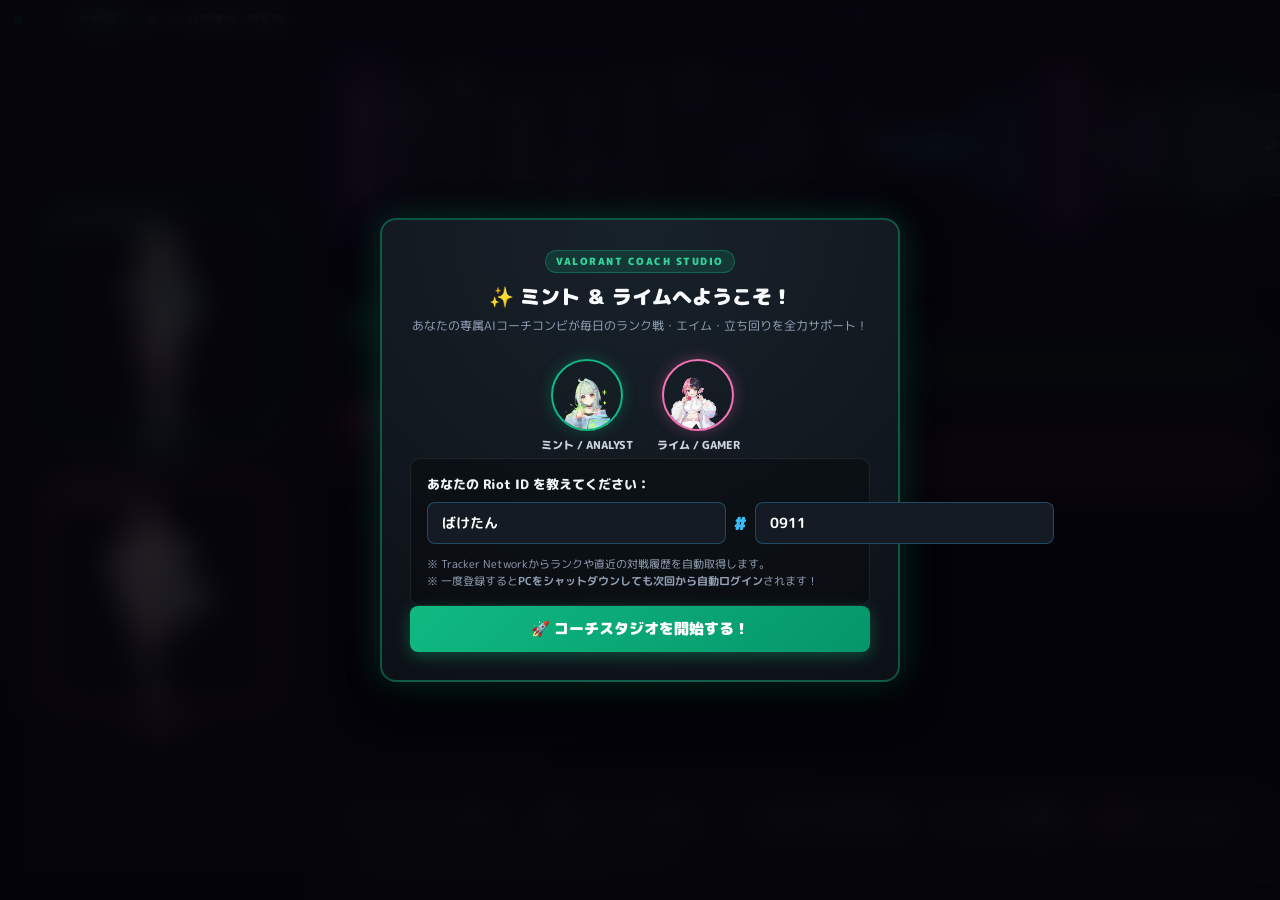
==== app/index.html @ ecef905e "Add files via upload" ====
<!DOCTYPE html>
<html lang="ja">
<head>
  <meta charset="UTF-8">
  <meta name="viewport" content="width=device-width, initial-scale=1.0">
  <title>Mint & Lime - VALORANT 専属コーチスタジオ</title>
  <link rel="icon" type="image/x-icon" href="app_icon.ico">
  <link rel="apple-touch-icon" href="apple-touch-icon.png">
  <link rel="manifest" href="manifest.json">
  <meta name="theme-color" content="#090d16">
  <meta name="apple-mobile-web-app-capable" content="yes">
  <meta name="apple-mobile-web-app-status-bar-style" content="black-translucent">
  <meta name="apple-mobile-web-app-title" content="Mint & Lime">
  <link rel="stylesheet" href="style.css">
  <link href="https://fonts.googleapis.com/css2?family=M+PLUS+Rounded+1c:wght@400;700;900&display=swap" rel="stylesheet">
</head>
<body>
  <div class="studio-layout">
    <!-- 背景エフェクト -->
    <div class="bg-glow purple-glow"></div>
    <div class="bg-glow pink-glow"></div>
    <div class="grid-overlay"></div>

    <!-- 左サイドバー：アバター表示エリア（スマホ時はドロワーまたはモーダル化） -->
    <aside id="sidebarAvatarPane" class="sidebar-avatar-pane">
      <div class="app-status-bar">
        <span class="live-dot" id="micLiveDot"></span>
        <div class="mic-equalizer" id="micEqualizer">
          <span class="eq-bar"></span>
          <span class="eq-bar"></span>
          <span class="eq-bar"></span>
          <span class="eq-bar"></span>
          <span class="eq-bar"></span>
        </div>
        <div class="transcript-badge-box">
          <span class="transcript-label">文字起こし:</span>
          <span class="status-msg" id="micStatusMsg">待機中 (声を聞いてるよ)</span>
        </div>
        <button id="mobileAvatarCloseBtn" class="mobile-avatar-close-btn" onclick="toggleMobileAvatarPane(false)" title="アバター画面を閉じる">✕</button>
      </div>

      <!-- カメラリグ：話者にズームイン/ズームアウト -->
      <div class="avatar-camera-container">
        <div id="cameraRig" class="camera-rig mode-dual">
          <!-- 上枠：ミント（ミントグリーン枠） -->
          <div id="aiCard" class="avatar-card card-ai">
            <!-- ミニ・フキダシ（左側限定のおしゃべり表示） -->
            <div id="bubbleMint" class="avatar-mini-bubble bubble-mint" style="display:none;"></div>
            <div class="frame-border frame-ai">
              <div class="frame-tag">ミント / ANALYST</div>
              <div class="avatar-wrapper">
                <img id="aiImg" class="avatar-img" src="assets/ai.png" alt="Mint">
              </div>
              <div class="speaker-indicator ai-indicator">
                <span class="wave-bar"></span>
                <span class="wave-bar"></span>
                <span class="wave-bar"></span>
              </div>
            </div>
            <div class="name-plate name-ai">ミント</div>
          </div>

          <!-- 下枠：ライム（ピンク枠） -->
          <div id="hinanoCard" class="avatar-card card-hinano">
            <!-- ミニ・フキダシ（左側限定のおしゃべり表示） -->
            <div id="bubbleLime" class="avatar-mini-bubble bubble-lime" style="display:none;"></div>
            <div class="frame-border frame-hinano">
              <div class="frame-tag">ライム / GAMER</div>
              <div class="avatar-wrapper">
                <img id="hinanoImg" class="avatar-img" src="assets/hinano.png" alt="Lime">
              </div>
              <div class="speaker-indicator hinano-indicator">
                <span class="wave-bar"></span>
                <span class="wave-bar"></span>
                <span class="wave-bar"></span>
              </div>
            </div>
            <div class="name-plate name-hinano">ライム</div>
          </div>
        </div>
      </div>
    </aside>

    <!-- 右メイン：チャットログ & 入力エリア -->
    <main class="main-chat-pane">
      <!-- ヘッダー情報 ＆ タブ切り替えバー -->
      <header class="chat-header">
        <div class="chat-title-group">
          <div class="tab-buttons">
            <button id="tabChatBtn" class="tab-btn active" onclick="switchTab('chat')">💬 チャット</button>
            <button id="tabAnalyticsBtn" class="tab-btn" onclick="switchTab('analytics')">📊 総合分析</button>
            <button id="tabMatchesBtn" class="tab-btn" onclick="switchTab('matches')">📋 試合一覧 (カード)</button>
            <button id="tabRoundsBtn" class="tab-btn" onclick="switchTab('rounds')">🎯 ラウンド解説 (TRN)</button>
            <button id="tabFolderBtn" class="tab-btn" onclick="switchTab('folder')">🎬 クリップ・動画診断</button>
            <button id="tabSkinsBtn" class="tab-btn" onclick="switchTab('skins')">🛒 デイリーストア・スキン図鑑</button>
            <button id="tabPartyToolsBtn" class="tab-btn" onclick="switchTab('partyTools')">🎲 パーティツール</button>
            <button id="tabGameDevBtn" class="tab-btn" onclick="switchTab('gamedev')">🕹️ ゲーム開発</button>
            <button id="tabSettingsBtn" class="tab-btn" onclick="switchTab('settings')">⚙️ 設定</button>
          </div>
          <span class="chat-sub-info">マスター: <span id="headerPlayerTag">未設定 (初期設定を行ってください)</span> 
            <span class="rank-badge-wrap" id="headerRankBadgeWrap">
              <img id="headerRankIcon" src="https://trackercdn.com/cdn/tracker.gg/valorant/icons/tiersv2/0.png" alt="Rank Icon" class="rank-icon-img" />
              <span class="rank-badge" id="headerRankBadge">UNRANKED</span>
            </span>
          </span>
        </div>
        <div class="header-actions">
          <button id="mobileConnectBtn" class="btn-mobile-connect" onclick="openMobileConnectModal()" title="スマホで開く（QRコード・同一Wi-Fi操作）">
            <span>📱</span> <span>スマホ連携</span>
          </button>
          <button id="mobileAvatarToggleBtn" class="btn-mobile-avatar-toggle" onclick="toggleMobileAvatarPane()" title="ミント＆ライムのアバターを表示/非表示">
            <span>👥</span> <span>アバター</span>
          </button>
          <button id="musicSearchBtn" class="btn-music-search" onclick="openMusicSearchModal()" title="今流れている曲を聴き取って特定したり、鼻歌・ハミングから曲を特定します！">
            <span>🎵</span> <span>曲を聴かせる / 鼻歌</span>
          </button>
          <button id="screenShareToggleBtn" class="btn-screen-share-toggle screen-share-off" onclick="toggleScreenShare()" title="ゲームや作業画面を2人に見せてリアルタイム応援・雑談（マイクラ、Apex、VALORANTなど何でもOK！）">
            <span id="screenShareIcon">🖥️</span> <span id="screenShareText">画面共有 OFF</span>
          </button>
          <button id="micToggleBtn" class="btn-mic-toggle mic-on" onclick="toggleSpeechRecognition()" title="マイク音声操作（呼び出し・音声チャット入力）のON/OFF">
            <span id="micIcon">🎙️</span> <span id="micText">マイク入力 ON</span>
          </button>
          <button id="voiceToggleBtn" class="btn-voice-toggle voice-on" onclick="toggleVoice()" title="キャラクターの音声読み上げ（声）のON/OFF">
            <span id="voiceIcon">🔊</span> <span id="voiceText">読み上げ ON</span>
          </button>
          <button class="btn-sync" onclick="syncMatches()" title="Trackerから最新戦績を更新">🔄 戦績同期</button>
        </div>
      </header>

      <!-- 1. チャットタブ -->
      <section id="paneChat" class="tab-pane active-pane">
        <div id="chatHistory" class="chat-history">
          <!-- 初期ウェルカムメッセージ (ミントとライムの気軽な挨拶) -->
          <div class="chat-msg coach-msg turn-ai">
            <div class="msg-header">
              <span class="speaker-pill speaker-ai">ミント (アナリスト)</span>
              <span class="msg-time">START</span>
            </div>
            <div class="msg-body">マスター、お疲れ様です！最新のスタッツもバッチリ分析していきますね！</div>
          </div>
          <div class="chat-msg coach-msg turn-hinano">
            <div class="msg-header">
              <span class="speaker-pill speaker-hinano">ライム (ゲーマー)</span>
              <span class="msg-time">START</span>
            </div>
            <div class="msg-body">ヤッホーマスター！調子はどう？今日もランクガンガン回そ〜！何でも聞いてね！</div>
          </div>
        </div>

        <!-- 下部入力 & クイックボタンエリア -->
        <footer class="chat-bottom-bar">
          <div class="quick-suggests">
            <button class="btn-chip" onclick="triggerTrackerOpenWithAnimation('hinano')" title="ライムを呼んでトラッカーを呼び出します">🎯 ライム、トラッカー開いて！</button>
            <button class="btn-chip" onclick="triggerTrackerOpenWithAnimation('ai')" title="ミントを呼んでトラッカーを呼び出します">📊 ミント、トラッカー開いて！</button>
            <button class="btn-chip" onclick="openMusicSearchModal()" title="いま流れている曲や鼻歌を特定・分析します">🎵 この曲なに？(音楽特定/鼻歌)</button>
            <button class="btn-chip" onclick="sendQuickMessage('1ラウンドから順番に解説して！')">▶️ 1ラウンドから解説開始</button>
            <button class="btn-chip" onclick="sendQuickMessage('次行っていいよ！')">⏭️ 次行っていいよ (次Rへ)</button>
          </div>
          <form id="chatForm" class="chat-input-form" onsubmit="handleChatSubmit(event)">
            <input type="text" id="userInput" placeholder="2人に質問・相談する（例: 前の試合どうだった？）" autocomplete="off" />
            <button type="submit" id="sendBtn" class="btn-send">
              <span>送信</span>
            </button>
          </form>
        </footer>
      </section>

      <!-- 2. 高度総合分析タブ (五角形レーダーチャート・マップ別勝率・エージェント戦績・攻守勝率) -->
      <section id="paneAnalytics" class="tab-pane">
        <div class="analytics-pane-container">
          <div class="analytics-pane-header">
            <div class="analytics-header-title">
              <h3>📊 プレイヤー総合カルテ ＆ 戦力レーダーチャート</h3>
              <p>直近の対戦データを多角的に集計！ミントとライムがあなたの強み・改善点を診断します。</p>
            </div>
            <button class="btn-refresh-matches" onclick="loadAnalyticsData(true)">🔄 分析データを更新</button>
          </div>

          <div class="analytics-grid">
            <!-- 1. 五角形レーダーチャート & カルテ診断 -->
            <div class="analytics-card radar-card">
              <div class="card-head">
                <h4>🎯 5大ステータス・レーダーカルテ</h4>
                <span class="card-badge-val" id="analyticsOverallWinrate">勝率: --%</span>
              </div>
              <div class="radar-chart-wrap">
                <canvas id="radarChartCanvas" width="340" height="300"></canvas>
              </div>
              <div class="radar-summary-stats">
                <div class="radar-stat-pill"><span class="pill-label">平均HS率</span><b id="statAvgHs">--%</b></div>
                <div class="radar-stat-pill"><span class="pill-label">平均ADR</span><b id="statAvgAdr">--</b></div>
                <div class="radar-stat-pill"><span class="pill-label">平均KD</span><b id="statAvgKd">--</b></div>
                <div class="radar-stat-pill"><span class="pill-label">集計試合数</span><b id="statTotalMatches">--戦</b></div>
              </div>
              <div class="coaches-evaluation-box" id="coachesEvaluationBox">
                <div class="eval-title">🌱 ミント ＆ ⚡ ライムのカルテ診断:</div>
                <p id="evalText">データを読み込み中...</p>
              </div>
            </div>

            <!-- 2. マップ別勝率ランキング -->
            <div class="analytics-card map-stats-card">
              <div class="card-head">
                <h4>🗺️ マップ別 勝率 ＆ パフォーマンス</h4>
                <span class="card-sub-info">得意・苦手マップの傾向</span>
              </div>
              <div class="map-stats-list" id="mapStatsList">
                <div class="matches-loading">マップ戦績を集計中...</div>
              </div>
            </div>

            <!-- 3. エージェント別戦績カード -->
            <div class="analytics-card agent-stats-card">
              <div class="card-head">
                <h4>⚔️ 使用エージェント別 成績一覧</h4>
                <span class="card-sub-info">ピック率・勝率・総キル</span>
              </div>
              <div class="agent-stats-list" id="agentStatsList">
                <div class="matches-loading">エージェント戦績を集計中...</div>
              </div>
            </div>
          </div>
        </div>
      </section>

      <!-- 3. 試合一覧カードタブ (ビジュアルスコアカード) -->
      <section id="paneMatches" class="tab-pane">
        <div class="matches-pane-container">
          <div class="matches-pane-header">
            <div class="matches-header-title">
              <h3>🏆 直近の対戦履歴 (K/D・スコアカード)</h3>
              <p>カードをクリックすると、その試合の分析やアドバイスをミントとライムに依頼できます！</p>
            </div>
            <button class="btn-refresh-matches" onclick="loadMatchCards(true)">🔄 一覧を更新</button>
          </div>
          <div class="matches-cards-grid" id="matchesCardsGrid">
            <!-- JSでリッチな試合カードを動的描画 -->
            <div class="matches-loading">試合データを読み込み中...</div>
          </div>
        </div>
      </section>

      <!-- 3. ラウンド解説タブ (TRN完全再現ビジュアルタイムライン！) -->
      <section id="paneRounds" class="tab-pane">
        <div class="rounds-pane-container">
          <!-- 試合切り替えセレクターバー -->
          <div class="rounds-match-selector-bar">
            <div class="match-select-info">
              <span class="selector-icon">🎮</span>
              <label for="roundsMatchSelect" class="selector-label">対象の試合:</label>
              <select id="roundsMatchSelect" class="rounds-match-dropdown" onchange="onRoundsMatchSelectChanged(this.value)">
                <option value="">最新の試合を読み込み中...</option>
              </select>
            </div>
            <div class="match-summary-tag" id="roundsMatchSummaryTag">
              <span id="roundsMapBadge" class="map-badge-tag">MAP</span>
              <span id="roundsAgentBadge" class="agent-badge-tag">AGENT</span>
            </div>
          </div>

          <!-- ラウンド選択ナビゲーションバー (TRNスタイル) -->
          <div class="rounds-nav-bar">
            <button class="btn-nav-round" onclick="navigateRound(-1)">◀ 前へ</button>
            <div class="rounds-pills-scroll" id="roundsPillsList">
              <!-- JSで全ラウンドの勝敗バー（緑/赤）を動的生成 -->
            </div>
            <button class="btn-nav-round" onclick="navigateRound(1)">次へ ▶</button>
          </div>

          <!-- 選択中ラウンドのヘッダー情報 ＆ 部位別ヒット内訳 -->
          <div class="current-round-header" id="currentRoundHeader">
            <div class="round-title-group">
              <span class="round-title-label" id="roundTitleLabel">ROUND 1</span>
              <span class="round-status-badge" id="roundStatusBadge">
                <span id="roundStatusEn">VICTORY / ELIMINATION</span>
                <span class="ruby-sub" id="roundStatusJp">勝利 (敵全滅)</span>
              </span>
            </div>
            <!-- ヒット合計バッジ (自分が相手に与えたダメージ / 自分が相手から受けたダメージ) -->
            <div class="round-hits-summary" id="roundHitsSummary">
              <!-- 与えたダメージ (DEALT) -->
              <div class="hits-group hits-dealt">
                <span class="hits-group-title">🎯 自分が与えたダメージ:</span>
                <span class="hit-chip hit-head">頭: <b id="hitHeadVal">0</b></span>
                <span class="hit-chip hit-body">胴: <b id="hitBodyVal">0</b></span>
                <span class="hit-chip hit-leg">脚: <b id="hitLegVal">0</b></span>
                <span class="hit-chip hit-dmg">計 <b id="hitDmgVal">0</b> DMG</span>
              </div>
              <!-- 受けたダメージ・被弾 (RECEIVED) -->
              <div class="hits-group hits-received">
                <span class="hits-group-title">💥 自分が食らったダメージ:</span>
                <span class="hit-chip hit-recv-head">頭被弾: <b id="hitRecvHeadVal">0</b></span>
                <span class="hit-chip hit-recv-body">胴被弾: <b id="hitRecvBodyVal">0</b></span>
                <span class="hit-chip hit-recv-dmg">被ダメ <b id="hitRecvDmgVal">0</b> DMG</span>
              </div>
            </div>
            <button class="btn-coach-this-round" onclick="askCoachCurrentRound()">🎙️ 2人にこのラウンドを解説してもらう！</button>
          </div>

          <!-- 交戦デュエル内訳（誰に何発当てたか＆誰から何発食らったか一目でわかるカード一覧！） -->
          <div class="round-duels-wrapper" id="roundDuelsWrapper" style="display:none;">
            <div class="duels-title">🎯 あなたの交戦・ダメージ詳細 <span class="duels-sub">(誰に何発当てて、誰から何発食らったか)</span>:</div>
            <div class="duels-cards-list" id="roundDuelsList"></div>
          </div>

          <!-- TRN風 キルタイムラインカード一覧 -->
          <div class="round-events-container" id="roundEventsContainer">
            <!-- JSで緑/赤のキルカードを生成 -->
          </div>

          <!-- 👥 試合参加者スコアボード (全10人・味方/敵のK/D/A・非公開プレイヤーも安全表示) -->
          <div class="match-scoreboard-wrapper" id="matchScoreboardWrapper" style="display:none;">
            <div class="scoreboard-header-title">
              <span class="sb-title">👥 この試合の全プレイヤー成績（味方 ＆ 敵チーム）</span>
              <span class="sb-sub">※ 非公開設定のプレイヤーも安全にエージェント名で表示されます</span>
            </div>
            
            <!-- 味方チーム (Friendly) -->
            <div class="sb-team-block team-friendly-block">
              <div class="sb-team-tagline friendly-tagline">
                <span class="sb-tag-badge">FRIENDLY</span> 味方チーム
              </div>
              <div class="sb-table-wrap">
                <table class="sb-table">
                  <thead>
                    <tr>
                      <th>プレイヤー</th>
                      <th>ランク</th>
                      <th>エージェント</th>
                      <th>K</th>
                      <th>D</th>
                      <th>A</th>
                      <th>K/D</th>
                      <th>ADR</th>
                      <th>HS%</th>
                    </tr>
                  </thead>
                  <tbody id="friendlyScoreboardBody"></tbody>
                </table>
              </div>
            </div>

            <!-- 敵チーム (Enemy) -->
            <div class="sb-team-block team-enemy-block">
              <div class="sb-team-tagline enemy-tagline">
                <span class="sb-tag-badge">ENEMY</span> 敵チーム
              </div>
              <div class="sb-table-wrap">
                <table class="sb-table">
                  <thead>
                    <tr>
                      <th>プレイヤー</th>
                      <th>ランク</th>
                      <th>エージェント</th>
                      <th>K</th>
                      <th>D</th>
                      <th>A</th>
                      <th>K/D</th>
                      <th>ADR</th>
                      <th>HS%</th>
                    </tr>
                  </thead>
                  <tbody id="enemyScoreboardBody"></tbody>
                </table>
              </div>
            </div>
          </div>
        </div>
      </section>

      <!-- 4. クリップ・動画診断タブ (動画・画像・エイム・立ち回りAI診断！) -->
      <section id="paneFolder" class="tab-pane">
        <div class="folder-pane-container">
          <div class="drop-zone" id="dropZone" onclick="triggerFileInput()">
            <div class="drop-icon">🎬</div>
            <h3>動画クリップやスクリーンショットをドラッグ＆ドロップ</h3>
            <p>練習場のエイム練習や試合のクリップ（MP4 / WebM / PNG / JPG）を読み込ませて、エイムのブレや立ち回りを診断できます</p>
            <div class="drop-guideline-pills">
              <span class="guide-pill">⏱️ 推奨: 15秒〜60秒の短尺クリップ</span>
              <span class="guide-pill">📦 最大: 100MB</span>
              <span class="guide-pill">🛡️ PC保存なし（安全解析）</span>
            </div>
            <button class="btn-select-file" type="button">クリップ・動画を選択</button>
            <input type="file" id="fileInput" accept="video/mp4,video/webm,video/quicktime,image/png,image/jpeg,text/*" style="display:none" onchange="handleFileSelected(event)" />
          </div>

          <!-- プレビュー＆診断アクションエリア -->
          <div id="loadedFileInfo" class="loaded-file-info" style="display:none;">
            <div class="media-preview-header">
              <h4>🎬 読み込みクリップ: <span id="fileNameDisplay"></span></h4>
              <span id="fileTypeBadge" class="file-type-badge">VIDEO</span>
            </div>

            <!-- 動画プレイヤーまたは画像プレビュー -->
            <div class="media-display-box" id="mediaDisplayBox">
              <video id="videoPreview" class="media-video" controls style="display:none;"></video>
              <img id="imagePreview" class="media-image" style="display:none;" />
              <pre id="fileContentPreview" class="file-preview-box" style="display:none;"></pre>
            </div>

            <!-- コーチング診断ボタン -->
            <div class="clip-actions-group">
              <button class="btn-clip-action btn-aim-action" onclick="diagnoseClip('aim')">
                🎯 <b>エイム・感度診断</b>
                <span>（クロスヘアのブレ・行き過ぎ・感度上げ下げアドバイス）</span>
              </button>
              <button class="btn-clip-action btn-pos-action" onclick="diagnoseClip('positioning')">
                ♟️ <b>立ち回り・射線管理診断</b>
                <span>（ポジショニング・ピークの仕方・スキルのタイミング）</span>
              </button>
              <button class="btn-clip-action btn-custom-action" onclick="diagnoseClip('general')">
                💡 <b>総合アドバイス＆反省会</b>
                <span>（良かった点・改善すべき重要ポイント）</span>
              </button>
            </div>

            <div id="clipAnalyzingStatus" class="clip-analyzing-status" style="display:none;">
              <span class="spin-icon">⏳</span> 2人がクリップ映像をフレーム解析中...少々お待ちください！
            </div>
          </div>
        </div>
      </section>

      <!-- 3. 設定タブ -->
      <section id="paneSettings" class="tab-pane">
        <div class="settings-container">
          <div class="settings-card">
            <h3>🎙️ 入力 ＆ 出力デバイス設定 (マイク / イヤホン)</h3>
            <p style="font-size:12px; color:#94a3b8; margin-top:-8px; margin-bottom:12px;">
              使用するイヤホンマイクやスピーカーを自由に切り替えられます。
            </p>
            <div class="setting-item">
              <label>🎙️ 入力デバイス (マイク)</label>
              <select id="settingAudioInput" style="max-width:280px;" onchange="onAudioDeviceChanged()">
                <option value="default">既定のマイク (Default)</option>
              </select>
            </div>
            
            <!-- 🎤 独立マイクテストメーター（マイクが音を拾っているか常時確認） -->
            <div class="mic-test-panel" style="background:rgba(16,185,129,0.06); border:1px solid rgba(16,185,129,0.25); border-radius:8px; padding:12px; margin:10px 0;">
              <div style="display:flex; justify-content:space-between; align-items:center; margin-bottom:8px;">
                <div style="font-weight:700; color:#34d399; font-size:13px; display:flex; align-items:center; gap:6px;">
                  <span>🎤 マイクテスト (入力音量レベル)</span>
                  <span id="micTestActiveBadge" style="font-size:10px; padding:2px 6px; border-radius:10px; background:rgba(52,211,153,0.2); color:#6ee7b7;">監視中</span>
                </div>
                <span id="micTestLevelNum" style="font-size:12px; color:#34d399; font-weight:700; font-family:monospace;">0%</span>
              </div>
              <!-- リアルタイム音量バー -->
              <div style="background:rgba(0,0,0,0.4); border-radius:6px; height:14px; width:100%; overflow:hidden; border:1px solid rgba(255,255,255,0.1); position:relative;">
                <div id="micTestMeterBar" style="height:100%; width:0%; background:linear-gradient(90deg, #10b981 0%, #eab308 70%, #ef4444 100%); transition:width 0.05s ease; border-radius:4px;"></div>
              </div>
              <div style="display:flex; justify-content:space-between; align-items:center; margin-top:6px;">
                <span style="font-size:11px; color:#94a3b8;">※マイクに向かって声を出して緑色のバーが動けば正常に拾えています。</span>
                <span id="micTestVoiceLabel" style="font-size:11px; color:#a7f3d0; font-weight:600;"></span>
              </div>
            </div>

            <div class="setting-item">
              <div>
                <label>🎙️ 音声チャット入力（マイクで会話）</label>
                <div style="font-size:11px; color:#94a3b8;">※OFFでも「ミント（ライム）、トラッカー開いて！」の呼び出しは常時声で可能です。</div>
              </div>
              <input type="checkbox" id="settingMicEnabled" onchange="updateMicSetting()" />
            </div>

            <!-- 会話送信の待機時間スライダー（1.5〜10.0秒） -->
            <div class="setting-item" style="margin-top:10px;">
              <div>
                <label>⏱️ 話し終わりの待機時間 (ポーズ判定)</label>
                <div style="font-size:11px; color:#94a3b8;">少し間が空いても会話が途中で勝手に送信されないよう余裕を持たせます。</div>
              </div>
              <div style="display:flex; align-items:center; gap:10px;">
                <input type="range" id="settingDebounceSec" min="1.5" max="10.0" step="0.5" value="3.0" oninput="onDebounceSliderChanged(this.value)" />
                <span id="labelDebounceSec" style="font-size:13px; color:#38bdf8; font-weight:700; min-width:48px;">3.0秒</span>
              </div>
            </div>

            <div class="setting-item" style="margin-top:8px;">
              <label>🔊 出力デバイス (イヤホン / スピーカー)</label>
              <select id="settingAudioOutput" style="max-width:280px;" onchange="onAudioDeviceChanged()">
                <option value="default">既定のスピーカー (Default)</option>
              </select>
            </div>
            <div style="display:flex; justify-content:flex-end; margin-top:8px;">
              <button class="btn-chip" onclick="refreshAudioDevices()" style="font-size:11px; padding:4px 10px;">
                🔄 デバイス一覧を再読込
              </button>
            </div>
          </div>

          <div class="settings-card">
            <h3>🔊 音声・読み上げ設定</h3>
            <div class="setting-item">
              <label>音声読み上げ</label>
              <input type="checkbox" id="settingVoiceEnabled" checked onchange="updateVoiceSetting()" />
            </div>
            <div class="setting-item">
              <label>全体の音量</label>
              <input type="range" id="settingVolume" min="0" max="1" step="0.05" value="0.9" onchange="saveSettings()" />
            </div>

            <!-- ミントの話速設定 -->
            <div style="background:rgba(20,184,166,0.08); border:1px solid rgba(20,184,166,0.3); border-radius:8px; padding:12px; margin-top:12px;">
              <div style="font-weight:700; color:#2dd4bf; margin-bottom:4px;">
                <span>🌱 ミント (アナリスト)</span>
              </div>
              <div class="setting-item" style="margin-top:6px;">
                <label>話すスピード (テンポ)</label>
                <div style="display:flex; align-items:center; gap:10px;">
                  <input type="range" id="settingAiSpeed" min="0.8" max="1.6" step="0.05" value="1.05" oninput="saveSettings()" />
                  <span id="labelAiSpeed" style="font-size:12px; color:#2dd4bf; font-weight:700; min-width:42px;">1.05x</span>
                </div>
              </div>
            </div>

            <!-- ライムの話速設定 -->
            <div style="background:rgba(244,63,94,0.08); border:1px solid rgba(244,63,94,0.3); border-radius:8px; padding:12px; margin-top:12px;">
              <div style="font-weight:700; color:#fb7185; margin-bottom:4px;">
                <span>⚡ ライム (ゲーマー)</span>
              </div>
              <div class="setting-item" style="margin-top:6px;">
                <label>話すスピード (テンポ)</label>
                <div style="display:flex; align-items:center; gap:10px;">
                  <input type="range" id="settingHinanoSpeed" min="0.8" max="1.6" step="0.05" value="1.15" oninput="saveSettings()" />
                  <span id="labelHinanoSpeed" style="font-size:12px; color:#fb7185; font-weight:700; min-width:42px;">1.15x</span>
                </div>
              </div>
            </div>

            <!-- COEIROINK 音声エンジン稼働ステータス & ワンクリック起動 -->
            <div id="coeiroinkStatusBox" style="margin-top:14px; padding:10px 12px; background:rgba(0,0,0,0.3); border:1px solid rgba(255,255,255,0.1); border-radius:8px; display:flex; align-items:center; justify-content:space-between; flex-wrap:wrap; gap:8px;">
              <div style="display:flex; align-items:center; gap:8px;">
                <span id="coeiroinkStatusDot" style="display:inline-block; width:10px; height:10px; border-radius:50%; background:#94a3b8;"></span>
                <span id="coeiroinkStatusText" style="font-size:12px; color:#cbd5e1; font-weight:600;">音声エンジンを確認中...</span>
              </div>
              <button id="btnLaunchCoeiroink" onclick="requestLaunchCoeiroink()" style="display:none; font-size:11px; padding:5px 12px; background:linear-gradient(135deg, #10b981, #059669); border:none; border-radius:6px; color:#fff; font-weight:700; cursor:pointer;">
                🚀 音声エンジンを起動
              </button>
            </div>

            <div style="display:flex; justify-content:space-between; align-items:center; margin-top:12px; flex-wrap:wrap; gap:8px;">
              <span id="voiceSaveStatus" style="font-size:11px; color:#4ade80;"></span>
              <div style="display:flex; gap:8px;">
                <button class="btn-chip" onclick="testSingleVoice('ai')" style="font-size:11px; padding:5px 12px; background:rgba(20,184,166,0.2); border:1px solid rgba(20,184,166,0.5); color:#2dd4bf;">
                  🌱 ミントを試聴
                </button>
                <button class="btn-chip" onclick="testSingleVoice('hinano')" style="font-size:11px; padding:5px 12px; background:rgba(244,63,94,0.2); border:1px solid rgba(244,63,94,0.5); color:#fb7185;">
                  ⚡ ライムを試聴
                </button>
              </div>
            </div>
          </div>

          <div class="settings-card">
            <h3>🎥 カメラ演出設定 (プランB)</h3>
            <div class="setting-item">
              <label>話者へのズームイン・ズームアウト演出</label>
              <input type="checkbox" id="settingCameraZoom" checked onchange="saveSettings()" />
            </div>
            <div class="setting-item">
              <label>まばたき（パチパチ瞬き）</label>
              <input type="checkbox" id="settingBlinking" checked onchange="toggleBlinkingSetting()" />
            </div>
          </div>

          <div class="settings-card">
            <h3>🎮 VALORANT プレイヤー設定（他の人に交代・共有可能！）</h3>
            <p style="font-size:12px; color:#94a3b8; margin-top:-8px; margin-bottom:8px;">
              自分やお友達の「ゲーム内名前」と「タグ（#以降の数字や英字）」を入力すると、自動でその人のTracker戦績・試合カード・ラウンドデータを取得します！
            </p>
            <div class="setting-item">
              <label>プレイヤー名 (Riot ID)</label>
              <input type="text" id="settingPlayerName" value="" placeholder="例: ばけたん, TenZ" style="width:200px; padding:6px 10px; background:#141224; border:1px solid rgba(168,85,247,0.4); color:#fff; border-radius:6px;" />
            </div>
            <div class="setting-item">
              <label>タグライン (#の後の文字列)</label>
              <div style="display:flex; align-items:center; gap:4px;">
                <span style="color:#a855f7; font-weight:800;">#</span>
                <input type="text" id="settingPlayerTag" value="" placeholder="例: 0911, JP1" style="width:180px; padding:6px 10px; background:#141224; border:1px solid rgba(168,85,247,0.4); color:#fff; border-radius:6px;" />
              </div>
            </div>
            <div class="setting-item">
              <label>現在のランクバッジ表示</label>
              <input type="text" id="settingRankBadge" value="UNRANKED" placeholder="例: PLATINUM 1, DIAMOND 2" style="width:200px; padding:6px 10px; background:#141224; border:1px solid rgba(168,85,247,0.4); color:#fff; border-radius:6px;" />
            </div>
            <div style="display:flex; justify-content:space-between; align-items:center; margin-top:8px;">
              <button class="btn-chip" onclick="openTutorialManually()" style="font-size:11px; padding:4px 10px;">
                🔰 初回チュートリアルを開く
              </button>
              <button class="btn-save-settings" onclick="savePlayerSettings()">💾 プレイヤー設定を保存＆戦績更新</button>
            </div>
          </div>

          <div class="settings-card">
            <h3>🤖 AIモデル ＆ Gemini API Key 設定</h3>
            <p style="font-size:12px; color:#94a3b8; margin-top:-8px; margin-bottom:8px;">
              Google AI Studioの無料Gemini APIキーを自動保持・変更できます。
            </p>
            <div class="setting-item">
              <label>使用モデル</label>
              <select id="settingModel" onchange="saveApiSettings()">
                <option value="gemini-flash-lite-latest" selected>Gemini Flash Lite (爆速・低遅延・推奨)</option>
                <option value="gemini-flash-latest">Gemini Flash (標準)</option>
              </select>

            </div>
            <div class="setting-item">
              <label>Gemini API Key</label>
              <input type="password" id="settingApiKey" value="" placeholder="AIzaSy... または AQ..." style="width:240px; padding:6px 10px; background:#141224; border:1px solid rgba(168,85,247,0.4); color:#fff; border-radius:6px;" />
            </div>
            <div style="display:flex; justify-content:space-between; align-items:center; margin-top:8px;">
              <span id="saveStatusNotice" style="font-size:12px; color:#4ade80;"></span>
              <button class="btn-save-settings" onclick="saveApiSettings()">💾 API設定を保存</button>
            </div>
          </div>

          <div class="settings-card">
            <h3>💻 PC起動・システム常駐設定</h3>
            <p style="font-size:12px; color:#94a3b8; margin-top:-8px; margin-bottom:8px;">
              パソコン起動時やウィンドウを閉じたときの待機動作を設定できます。
            </p>
            <div class="setting-item">
              <label>PC起動時に自動で立ち上げる</label>
              <input type="checkbox" id="settingAutoStart" onchange="toggleAutoStartSetting()" />
            </div>
            <span id="autoStartNotice" style="font-size:11px; color:#94a3b8; display:block; margin-top:4px;">
              ※ ONにするとWindowsログイン時にバックグラウンドで自動待機します。
            </span>

            <div style="margin-top:16px; padding-top:12px; border-top:1px solid rgba(255,255,255,0.08);">
              <div style="font-size:12px; color:#e2e8f0; font-weight:600; margin-bottom:4px;">💡 ウィンドウを閉じたときの動作</div>
              <p style="font-size:11px; color:#94a3b8; line-height:1.5; margin:0 0 10px 0;">
                右上の「×」ボタンを押してもアプリは裏で待機（タスクトレイ常駐）し、いつでも<b>「ライム（ミント）、トラッカー開いて！」</b>と呼ぶとひょこっと飛び出して再表示されます。<br>
                完全にアプリを終了したいときは、下のボタンまたはタスクトレイのアイコンから終了できます。
              </p>
              <div style="display:flex; justify-content:flex-end;">
                <button onclick="completelyExitApp()" style="background:rgba(239,68,68,0.15); border:1px solid rgba(239,68,68,0.4); color:#f87171; padding:6px 14px; border-radius:6px; font-size:12px; cursor:pointer; font-weight:600;">
                  🚪 アプリを完全に終了する
                </button>
              </div>
            </div>
          </div>

          <!-- 📱 スマホ・別端末からの接続 (ローカルWi-Fi接続) -->
          <div class="settings-card" id="mobileConnectCard">
            <h3>📱 スマホ連携（同一Wi-Fiからスマホで操作）</h3>
            <p style="font-size:12px; color:#94a3b8; margin-top:-8px; margin-bottom:12px;">
              スマホやタブレットのカメラでQRコードを読み取るか、ブラウザでアドレスを開くだけで、スマホからチャット・ストア確認・戦績チェックができます！
            </p>
            <div style="display:flex; align-items:center; gap:20px; flex-wrap:wrap; background:rgba(0,0,0,0.3); padding:16px; border-radius:10px; border:1px solid rgba(56,189,248,0.2);">
              <div id="mobileQrContainer" style="background:#fff; padding:8px; border-radius:8px; display:inline-flex; align-items:center; justify-content:center; min-width:136px; min-height:136px;">
                <img id="mobileQrImg" src="" alt="Mobile QR Code" style="width:120px; height:120px; display:block;" />
              </div>
              <div style="flex:1; min-width:200px;">
                <div style="font-size:11px; color:#94a3b8; font-weight:700; margin-bottom:4px;">スマホで開くアドレス：</div>
                <div style="display:flex; align-items:center; gap:8px; margin-bottom:10px;">
                  <input type="text" id="mobileUrlInput" readonly value="http://..." style="width:100%; max-width:260px; padding:7px 10px; background:#0f172a; border:1px solid rgba(56,189,248,0.4); color:#38bdf8; border-radius:6px; font-weight:700; font-size:13px;" />
                  <button class="btn-chip" onclick="copyMobileUrl()" style="font-size:12px; padding:6px 12px; background:rgba(56,189,248,0.2); border:1px solid rgba(56,189,248,0.5); color:#38bdf8; white-space:nowrap;">
                    📋 コピー
                  </button>
                </div>
                <div style="font-size:11px; color:#cbd5e1; line-height:1.5;">
                  💡 <b>使い方:</b><br>
                  1. PCとスマホを<b>同じWi-Fi</b>（ルーター）に接続します。<br>
                  2. スマホのカメラで左のQRコードを読み取るか、Safari / Chromeでアドレスを開きます。<br>
                  3. スマホ画面からデイリーストアのチェックや、ミント＆ライムとのチャットができます！
                </div>
              </div>
            </div>
          </div>

          <div class="settings-card">
            <h3>🚀 アプリのバージョンと更新 (完全自動アップデート)</h3>
            <p style="font-size:12px; color:#94a3b8; margin-top:-8px; margin-bottom:12px;">
              現在のバージョン: <b id="currentAppVersionDisplay" style="color:#38bdf8;">v1.3.6.9</b><br>
              新バージョンが公開されている場合、ボタン1つで自動ダウンロード＆再起動置換されます。
            </p>
            <div style="display:flex; align-items:center; justify-content:space-between; flex-wrap:wrap; gap:10px;">
              <div id="updateStatusText" style="font-size:12px; color:#cbd5e1;">最新の状態です</div>
              <button id="btnCheckUpdate" onclick="checkForUpdates(true)" style="background:rgba(56,189,248,0.2); border:1px solid rgba(56,189,248,0.5); color:#38bdf8; padding:8px 16px; border-radius:6px; font-size:12px; cursor:pointer; font-weight:600; display:flex; align-items:center; gap:6px;">
                🔄 アップデートを確認
              </button>
            </div>
            <div id="updateActionArea" style="display:none; margin-top:14px; padding:14px; background:rgba(34,197,94,0.1); border:1px solid rgba(34,197,94,0.3); border-radius:10px;">
              <div style="font-size:14px; font-weight:700; color:#4ade80; margin-bottom:4px;" id="updateFoundTitle">🎉 新しいバージョンが見つかりました！</div>
              <p style="font-size:12px; color:#cbd5e1; margin:0 0 12px 0;" id="updateFoundNotes"></p>

              <!-- アップデート開始ボタン -->
              <div id="updateBtnRow">
                <button id="btnApplyUpdate" onclick="triggerAutoUpdate()" style="background:linear-gradient(135deg, #22c55e, #10b981); border:none; color:#0f172a; padding:9px 20px; border-radius:8px; font-size:13px; font-weight:800; cursor:pointer; box-shadow:0 4px 14px rgba(34,197,94,0.35); transition:transform 0.15s;">
                  ⚡ 今すぐ自動アップデートして再起動
                </button>
              </div>

              <!-- アップデート進捗ゲージ ＆ 実況カード -->
              <div id="updateProgressCard" style="display:none; margin-top:10px; padding:12px; background:#0f1424; border:1px solid rgba(56,189,248,0.3); border-radius:8px;">
                <div style="display:flex; justify-content:space-between; align-items:center; margin-bottom:6px;">
                  <span id="updateProgressStepLabel" style="font-size:12px; font-weight:700; color:#38bdf8;">📥 ダウンロード中...</span>
                  <span id="updateProgressPercent" style="font-size:14px; font-weight:800; color:#4ade80;">0%</span>
                </div>

                <!-- プログレスバー（ゲージ） -->
                <div class="update-progress-track">
                  <div id="updateProgressBar" class="update-progress-fill" style="width: 0%;"></div>
                </div>

                <!-- 詳細数値（DL容量・速度） -->
                <div style="display:flex; justify-content:space-between; font-size:11px; color:#94a3b8; margin-top:6px;">
                  <span id="updateProgressBytes">0.0 MB / 0.0 MB</span>
                  <span id="updateProgressSpeed">0.0 MB/s</span>
                </div>

                <!-- ミント・ライムのリアルタイム実況ボイスフキダシ -->
                <div id="updateDuoCommentBox" class="update-duo-comment">
                  ライム「最新アップデート見っけ！準備できたら教えてね！」
                </div>
              </div>
            </div>
          </div>
        </div>
      </section>
      <!-- スキン図鑑＆ウィッシュリスト・課金計算 -->
      <section id="paneSkins" class="tab-pane">
        <div class="skins-container">
          <!-- スキンヘッダー＆コントロールバー -->
          <div class="skins-header-bar">
            <div class="skins-title-area">
              <h2>🔫 VALORANT 全スキン図鑑 & ウィッシュリスト</h2>
              <p>ゲーム内の全武器スキンを網羅！お気に入りスキンを登録して、必要VPや日本円課金額をリアルタイム計算できます。</p>
            </div>
            <!-- ウィッシュリストサマリーバッジ -->
            <div class="wishlist-summary-card" onclick="toggleWishlistFilter()">
              <div class="wishlist-summary-icon">💖</div>
              <div class="wishlist-summary-info">
                <div class="wishlist-summary-title">ウィッシュリスト (<span id="wishlistCount">0</span>品)</div>
                <div class="wishlist-summary-val">
                  <span id="wishlistTotalVp" class="vp-text">0 VP</span>
                  <span class="yen-text">(約 <span id="wishlistTotalYen">0</span> 円)</span>
                </div>
              </div>
              <button id="btnToggleWishlistView" class="btn-wishlist-filter">★ 一覧表示</button>
            </div>
          </div>

          <!-- 🛒 本日のデイリーストア (日替わりショップ4枠 & 更新カウントダウン) -->
          <div class="daily-store-section">
            <div class="daily-store-header">
              <div class="daily-store-title-wrap">
                <span class="daily-store-badge">🛒 TODAY'S OFFERS</span>
                <h3 class="daily-store-heading">本日のデイリーストア</h3>
                <span id="dailyStoreSourceBadge" class="daily-source-badge">日替わりローテーション</span>
              </div>
              <div class="daily-store-header-right">
                <!-- 🪙 ウォレット残高バッジ (VP / RP / KC) -->
                <div id="dailyStoreWalletWrap" class="daily-store-wallet-wrap" style="display:none;">
                  <div class="wallet-chip chip-vp" title="ヴァロラントポイント">
                    <span class="wallet-icon">🪙</span>
                    <span class="wallet-name">VP</span>
                    <span id="walletVpVal" class="wallet-value">0</span>
                  </div>
                  <div class="wallet-chip chip-rp" title="レディアナイトポイント">
                    <span class="wallet-icon">🔷</span>
                    <span class="wallet-name">RP</span>
                    <span id="walletRpVal" class="wallet-value">0</span>
                  </div>
                  <div class="wallet-chip chip-kc" title="キングダムクレジット">
                    <span class="wallet-icon">👑</span>
                    <span class="wallet-name">KC</span>
                    <span id="walletKcVal" class="wallet-value">0</span>
                  </div>
                </div>
                <div class="daily-store-timer-wrap">
                  <span class="timer-label">⏰ ショップ更新まで:</span>
                  <span id="dailyStoreCountdown" class="timer-value">--時間--分--秒</span>
                  <button class="btn-refresh-store" onclick="loadDailyStore(true)" title="デイリーストアを再取得">🔄 更新</button>
                </div>
              </div>
            </div>

            <!-- デイリーストア4枠グリッド -->
            <div id="dailyStoreGrid" class="daily-store-grid">
              <div class="daily-store-loading">
                <div class="spinner"></div>
                <span>本日のデイリーショップを読み込み中...</span>
              </div>
            </div>

            <!-- ミント＆ライムのデイリーショップ入荷実況フキダシ -->
            <div id="dailyStoreDuoComment" class="daily-store-duo-comment">
              <span id="dailyStoreCommentText">ライム「今日のデイリーストア入荷したよ！ウィッシュリストのスキン入ってるかな〜！？」</span>
            </div>
          </div>

          <!-- スキン図鑑セクション見出し -->
          <div class="skins-catalog-section-title">
            <div class="skins-catalog-title-wrap">
              <span class="skins-catalog-badge">📖 ALL WEAPONS</span>
              <h3>VALORANT 全スキン図鑑</h3>
              <span class="skins-catalog-sub-count" id="skinsCatalogCountLabel"></span>
            </div>
          </div>

          <!-- フィルター＆検索ツールバー -->
          <div class="skins-toolbar">
            <div class="skins-search-box">
              <span class="search-icon">🔍</span>
              <input type="text" id="skinSearchInput" placeholder="スキン名・武器名で検索 (例: プライム、ヴァンダル、カラムビット)..." oninput="filterSkinsList()" />
              <button class="clear-search-btn" onclick="clearSkinSearch()">✕</button>
            </div>

            <div class="skins-filter-group">
              <select id="skinCategoryFilter" onchange="filterSkinsList()">
                <option value="ALL">すべての武器種</option>
                <option value="Rifle">ライフル (Vandal / Phantom / Bulldog / Guardian)</option>
                <option value="Sniper">スナイパー (Operator / Outlaw / Marshal)</option>
                <option value="Sidearm">サイドアーム (Classic / Ghost / Sheriff etc.)</option>
                <option value="SMG">SMG (Spectre / Stinger)</option>
                <option value="Shotgun">ショットガン (Judge / Bucky)</option>
                <option value="Heavy">ヘビー (Odin / Ares)</option>
                <option value="Melee">近接武器 (ナイフ / カラムビット etc.)</option>
              </select>

              <select id="skinTierFilter" onchange="filterSkinsList()">
                <option value="ALL">全ティア</option>
                <option value="Exclusive">Exclusive (2,175 VP〜)</option>
                <option value="Ultra">Ultra (2,475 VP〜)</option>
                <option value="Premium">Premium (1,775 VP)</option>
                <option value="Deluxe">Deluxe (1,275 VP)</option>
                <option value="Select">Select (875 VP)</option>
              </select>

              <button class="btn-duo-skin-recommend" onclick="askDuoForSkinAdvice()">
                ✨ ミント＆ライムに今日のおすすめを聞く！
              </button>

              <button class="btn-refresh-skins" onclick="loadSkinsCatalog(true)" title="スキン図鑑を再読み込み" style="background:#1e293b; border:1px solid #475569; color:#94a3b8; padding:8px 12px; border-radius:8px; font-size:12px; font-weight:700; cursor:pointer; display:inline-flex; align-items:center; gap:5px; transition:all 0.2s;">
                🔄 図鑑を再読み込み
              </button>
            </div>
          </div>

          <!-- スキン一覧グリッド -->
          <div id="skinsGrid" class="skins-grid">
            <div class="skins-loading-spinner">
              <div class="spinner"></div>
              <span>スキンカタログを読み込み中...</span>
            </div>
          </div>
        </div>
      </section>

      <!-- パーティツール (ルーレット・ダイス・マップBAN) -->
      <section id="panePartyTools" class="tab-pane">
        <div class="party-tools-container">
          <div class="party-tools-header">
            <h2>🎲 パーティツール (エージェント抽選・ダイス・マップルーレット)</h2>
            <p>VCでフレンドと遊ぶ時に大活躍！ミントとライムが可愛いボイスで抽選結果を実況してくれます。</p>
          </div>

          <div class="party-grid-layout">
            <!-- ツール1: 1〜100 ダイス（サイコロ） -->
            <div class="party-card dice-tool-card">
              <div class="party-card-title">
                <span class="icon">🎲</span> 1〜100 運試しダイス
              </div>
              <p class="party-card-desc">VC内の順番決めや、今日の運勢をサイコロで決めよう！</p>
              
              <div class="dice-display-area">
                <div id="diceResultBox" class="dice-number-box">?</div>
                <div id="diceCommentBox" class="dice-comment-box">ミント・ライム「いつでも振ってね！」</div>
              </div>

              <div class="dice-actions">
                <button class="btn-roll-dice" onclick="rollDice100()">
                  🎲 サイコロを振る！
                </button>
              </div>
            </div>

            <!-- ツール2: エージェントランダム抽選 -->
            <div class="party-card agent-roulette-card">
              <div class="party-card-title">
                <span class="icon">🎯</span> エージェントランダム抽選
              </div>
              <p class="party-card-desc">何を使うか迷った時に！ロール指定（デュエリスト限定など）も可能！</p>

              <div class="agent-filter-pills">
                <button class="role-pill active" onclick="setAgentFilter('ALL', this)">ALL (全キャラ)</button>
                <button class="role-pill" onclick="setAgentFilter('デュエリスト', this)">デュエリスト</button>
                <button class="role-pill" onclick="setAgentFilter('イニシエーター', this)">イニシエーター</button>
                <button class="role-pill" onclick="setAgentFilter('コントローラー', this)">コントローラー</button>
                <button class="role-pill" onclick="setAgentFilter('センチネル', this)">センチネル</button>
              </div>

              <div class="agent-result-display">
                <div class="agent-portrait-wrapper">
                  <img id="agentRouletteImg" src="https://media.valorant-api.com/agents/dade69b4-4f5a-8528-247b-219e5a1facd6/displayicon.png" alt="Agent" />
                </div>
                <div class="agent-info-wrap">
                  <div id="agentRouletteName" class="agent-name">フェイド</div>
                  <div id="agentRouletteRole" class="agent-role-badge">イニシエーター</div>
                  <div id="agentRouletteComment" class="agent-duo-comment">ミント「情報を取ってチームを勝利へ導きましょう！」</div>
                </div>
              </div>

              <button class="btn-spin-agent" onclick="spinAgentRoulette()">
                🎯 エージェントを抽選する！
              </button>
            </div>

            <!-- ツール3: マップルーレット ＆ BAN機能 -->
            <div class="party-card map-roulette-card">
              <div class="party-card-title">
                <span class="icon">🗺️</span> マップ抽選 ＆ カスタムBAN
              </div>
              <p class="party-card-desc">カスタムマッチやランク前のマップ決め！除外したいマップをクリックしてBANできます。</p>

              <div id="mapsBanGrid" class="maps-ban-grid">
                <!-- JSでマップ一覧チップを描画 -->
              </div>

              <div class="map-result-banner" id="mapResultBanner" style="display:none;">
                <img id="mapResultImg" src="" alt="Selected Map" />
                <div class="map-result-overlay">
                  <div class="map-tag">SELECTED MAP</div>
                  <div id="mapResultName" class="map-name-big">アセント</div>
                </div>
              </div>

              <div class="map-actions-row">
                <button class="btn-spin-map" onclick="spinMapRoulette()">
                  🗺️ 残ったマップから抽選！
                </button>
                <button class="btn-reset-map-ban" onclick="resetMapBanList()">
                  🔄 BANを全リセット
                </button>
              </div>
            </div>
          </div>
        </div>
      </section>

      <!-- 🕹️ ゲーム開発・プログラムモード (Antigravity Style Game Creator Studio) -->
      <section id="paneGameDev" class="tab-pane">
        <div class="gamedev-container">
          <!-- 上部ツールバー -->
          <div class="gamedev-toolbar">
            <div class="gamedev-title-group">
              <span class="gamedev-badge">⚡ ANTIGRAVITY ENGINE</span>
              <h2>🕹️ Mint & Lime ゲームクリエイタースタジオ</h2>
              <span class="gamedev-subtitle">言葉で伝えるだけで、ミント＆ライムが本格ゲームをプログラミング＆即実行！</span>
            </div>
            <div class="gamedev-top-actions">
              <button class="btn-gamedev-action" onclick="exportCurrentGameHtml()" title="作成したゲームを単体HTMLファイルとしてPCに保存します">
                💾 ゲームを書き出し
              </button>
              <button class="btn-gamedev-action secondary" onclick="restartCurrentGame()" title="ゲームをリセットして最初から遊ぶ">
                🔄 リスタート
              </button>
            </div>
          </div>

          <!-- 2カラム開発エリア -->
          <div class="gamedev-workspace">
            <!-- 左カラム：AIペアプロ＆プロンプト指示パネル -->
            <div class="gamedev-prompt-panel">
              <div class="panel-header">
                <div class="panel-title">
                  <span>🤖</span> AIゲームディレクター（ミント＆ライム）
                </div>
                <span class="status-indicator live">Ready</span>
              </div>

              <!-- クイック作成プリセット -->
              <div class="gamedev-presets-section">
                <div class="presets-label">⚡ ワンクリックでゲームを作る：</div>
                <div class="presets-buttons">
                  <button class="preset-chip" onclick="applyGamePreset('aim_trainer')">🎯 エイム練習ゲーム</button>
                  <button class="preset-chip" onclick="applyGamePreset('space_shooter')">🚀 2Dスペースシューター</button>
                  <button class="preset-chip" onclick="applyGamePreset('brick_breaker')">🧱 ネオンブロック崩し</button>
                  <button class="preset-chip" onclick="applyGamePreset('jump_action')">🏃 2Dジャンプアクション</button>
                  <button class="preset-chip" onclick="applyGamePreset('cookie_clicker')">🍪 育成クリッカー</button>
                </div>
              </div>

              <!-- チャットログ（ミントとライムの開発ログ） -->
              <div id="gamedevChatHistory" class="gamedev-chat-history">
                <div class="gamedev-msg msg-system">
                  <div class="msg-icon">✨</div>
                  <div class="msg-body">
                    <b>ミント＆ライムのゲームスタジオへようこそ！</b><br>
                    上のプリセットを選ぶか、下の入力欄から「ジャンプするアクションゲーム作って」「敵の弾を増やして」「必殺技を追加して」など何でも指示してください！
                  </div>
                </div>
              </div>

              <!-- 指示入力エリア -->
              <div class="gamedev-input-box">
                <textarea id="gamedevPromptInput" placeholder="どんなゲームにする？例:「撃った時のエフェクトを派手にして！」「スピードアップのアイテムを追加して」" rows="3" onkeydown="if(event.key==='Enter'&&!event.shiftKey){event.preventDefault();submitGameDevInstruction();}"></textarea>
                <div class="gamedev-input-footer">
                  <span class="gamedev-tip">Enterで作成 / Shift+Enterで改行</span>
                  <button id="btnGenerateGame" class="btn-generate-game" onclick="submitGameDevInstruction()">
                    <span>🚀 ゲームを生成・改造！</span>
                  </button>
                </div>
              </div>
            </div>

            <!-- 右カラム：ライブプレイ＆コードプレビュー -->
            <div class="gamedev-preview-panel">
              <div class="preview-tabs-header">
                <div class="preview-tabs">
                  <button id="btnPreviewPlay" class="preview-tab-btn active" onclick="switchPreviewSubTab('play')">🎮 プレイ画面 (Play)</button>
                  <button id="btnPreviewCode" class="preview-tab-btn" onclick="switchPreviewSubTab('code')">💻 ソースコード (Code)</button>
                </div>
                <div class="preview-controls">
                  <button class="btn-mini-control" onclick="toggleGameFullscreen()" title="全画面表示">⛶ 全画面</button>
                </div>
              </div>

              <!-- 1. ゲーム実行サンドボックス (iframe) -->
              <div id="gamePlayContainer" class="game-play-container">
                <iframe id="gameSandboxFrame" sandbox="allow-scripts allow-modals" class="game-sandbox-frame"></iframe>
                <div id="gameLoadingOverlay" class="game-loading-overlay" style="display:none;">
                  <div class="spinner"></div>
                  <span id="gameLoadingText">ミント＆ライムがコードを組み上げています...</span>
                </div>
              </div>

              <!-- 2. コードビューアー -->
              <div id="gameCodeContainer" class="game-code-container" style="display:none;">
                <div class="code-actions-bar">
                  <span id="gameCodeSizeBadge" class="code-size-badge">HTML5 Canvas (0 lines)</span>
                  <button class="btn-copy-code" onclick="copyGameDevCode()">📋 コードをコピー</button>
                </div>
                <pre><code id="gameDevCodeDisplay">// ここに生成されたゲームコードが表示されます</code></pre>
              </div>
            </div>
          </div>
        </div>
      </section>

      <!-- スキン詳細モーダル (クロマ切替＆動画プレビュー＆ウィッシュリスト追加) -->
      <div id="skinDetailModal" class="tutorial-modal-overlay" style="display:none;" onclick="if(event.target===this) closeSkinDetailModal()">
        <div class="skin-modal-card">
          <div class="skin-modal-header">
            <div class="skin-modal-title-group">
              <span id="skinModalTierBadge" class="tier-pill">Premium</span>
              <h2 id="skinModalName">プライム ヴァンダル</h2>
            </div>
            <button class="skin-modal-close-btn" onclick="closeSkinDetailModal()">✕</button>
          </div>

          <div class="skin-modal-body">
            <!-- メインプレビュー画像 / 動画 -->
            <div class="skin-preview-stage">
              <img id="skinModalPreviewImg" src="" alt="Skin Preview" />
              <video id="skinModalVideo" src="" controls playsinline style="display:none;"></video>
            </div>

            <!-- クロマ（カラーバリエーション）選択 -->
            <div class="skin-chromas-section">
              <div class="section-label">🎨 カラーバリエーション (クロマ):</div>
              <div id="skinModalChromasRow" class="chromas-row"></div>
            </div>

            <!-- レベル / フィニッシャー動画選択 -->
            <div class="skin-levels-section" id="skinLevelsSection">
              <div class="section-label">🎬 レベル・フィニッシャー演出プレビュー:</div>
              <div id="skinModalLevelsRow" class="levels-row"></div>
            </div>
          </div>

          <div class="skin-modal-footer">
            <div class="skin-price-box">
              <span class="price-label">参考価格:</span>
              <span id="skinModalVp" class="price-vp">1,775 VP</span>
              <span id="skinModalYen" class="price-yen">(約 2,200 円)</span>
            </div>
            <div class="skin-modal-btns">
              <button id="btnSkinWishlistToggle" class="btn-skin-wishlist" onclick="toggleCurrentSkinWishlist()">
                💖 ウィッシュリストに追加
              </button>
              <button class="btn-skin-ask-duo" onclick="askDuoAboutThisSkin()">
                💬 2人にこのスキンどう思うか聞く
              </button>
            </div>
          </div>
        </div>
      </div>
    </main>
  </div>

  <!-- 初回チュートリアル＆名前登録モーダル（未設定時は常に初期表示され、登録完了または既存設定がある場合のみ非表示） -->
  <div id="tutorialModal" class="tutorial-modal-overlay" style="display:flex;">
    <div class="tutorial-card">
      <div class="tutorial-header">
        <div class="tutorial-badge">VALORANT COACH STUDIO</div>
        <h2>✨ ミント ＆ ライムへようこそ！</h2>
        <p>あなたの専属AIコーチコンビが毎日のランク戦・エイム・立ち回りを全力サポート！</p>
      </div>

      <div class="tutorial-body">
        <div class="tutorial-avatars-preview">
          <div class="t-avatar-box t-mint">
            <img src="assets/mint.png" alt="Mint" />
            <span>ミント / ANALYST</span>
          </div>
          <div class="t-avatar-box t-lime">
            <img src="assets/lime.png" alt="Lime" />
            <span>ライム / GAMER</span>
          </div>
        </div>

        <div class="tutorial-form-box">
          <label class="t-label">あなたの Riot ID を教えてください：</label>
          <div class="t-input-group">
            <input type="text" id="tutorialPlayerName" placeholder="ゲーム内名前 (例: ばけたん)" value="ばけたん" autocomplete="off" onkeydown="if(event.key==='Enter') submitTutorialSetup()" />
            <span class="t-hash">#</span>
            <input type="text" id="tutorialPlayerTag" placeholder="タグ (例: 0911)" value="0911" autocomplete="off" onkeydown="if(event.key==='Enter') submitTutorialSetup()" />
          </div>
          <div class="t-notice">
            ※ Tracker Networkからランクや直近の対戦履歴を自動取得します。<br>
            ※ 一度登録すると<b>PCをシャットダウンしても次回から自動ログイン</b>されます！
          </div>
        </div>

        <div id="tutorialLoadingBox" class="tutorial-loading-box" style="display:none;">
          <div class="t-loading-spinner"></div>
          <div id="tutorialLoadingText">ミントとライムが戦績・ランクデータを同期中...</div>
        </div>

        <div class="tutorial-footer-btn">
          <button id="btnStartTutorial" class="btn-tutorial-start" onclick="submitTutorialSetup()">
            🚀 コーチスタジオを開始する！
          </button>
        </div>
      </div>
    </div>
  </div>

  <!-- 📱 スマホ連携 QRコード モーダル -->
  <div id="mobileConnectModal" class="tutorial-modal-overlay" style="display:none;">
    <div class="tutorial-card" style="max-width:540px;">
      <div class="tutorial-header" style="background:linear-gradient(135deg, rgba(56,189,248,0.2), rgba(168,85,247,0.2));">
        <div class="tutorial-badge" style="background:rgba(56,189,248,0.2); border-color:#38bdf8; color:#38bdf8;">📱 MOBILE CONNECT</div>
        <h2>✨ スマホ連携（同一Wi-Fi操作）</h2>
        <p>スマホやタブレットでQRコードを読み取って、手元からミント＆ライムとおしゃべり・ストア確認！</p>
      </div>
      <div class="tutorial-body">
        <div style="display:flex; align-items:center; gap:20px; flex-wrap:wrap; justify-content:center; margin-bottom:16px;">
          <div style="background:#fff; padding:10px; border-radius:12px; display:inline-flex; align-items:center; justify-content:center; box-shadow:0 8px 24px rgba(0,0,0,0.4);">
            <img id="modalMobileQrImg" src="" alt="Mobile QR Code" style="width:160px; height:160px; display:block;" />
          </div>
          <div style="flex:1; min-width:220px;">
            <div style="font-size:12px; color:#94a3b8; font-weight:700; margin-bottom:4px;">スマホで開くURL:</div>
            <div style="display:flex; align-items:center; gap:6px; margin-bottom:12px;">
              <input type="text" id="modalMobileUrlInput" readonly value="http://..." style="width:100%; padding:8px 10px; background:#0f172a; border:1px solid rgba(56,189,248,0.5); color:#38bdf8; border-radius:6px; font-weight:700; font-size:13px;" />
              <button class="btn-chip" onclick="copyMobileUrl(true)" style="font-size:12px; padding:7px 12px; background:rgba(56,189,248,0.2); border:1px solid rgba(56,189,248,0.5); color:#38bdf8; white-space:nowrap;">
                📋 コピー
              </button>
            </div>
            <div style="font-size:11px; color:#cbd5e1; line-height:1.6; background:rgba(255,255,255,0.04); padding:10px 12px; border-radius:8px; border:1px solid rgba(255,255,255,0.06);">
              💡 <b>ワンタッチ接続ステップ:</b><br>
              1. スマホをPCと<b>同じWi-Fi</b>に繋ぎます。<br>
              2. スマホの標準カメラで左のQRコードをスキャン！<br>
              3. そのままスマホ画面でサクサク操作できます。
            </div>
          </div>
        </div>
        <div style="display:flex; justify-content:flex-end; gap:10px;">
          <button class="btn-music-secondary" onclick="closeMobileConnectModal()" style="padding:8px 20px; font-size:13px;">
            閉じる
          </button>
        </div>
      </div>
    </div>
  </div>

  <!-- 🎵 楽曲分析 ＆ 鼻歌サーチ モーダル -->
  <div id="musicSearchModal" class="tutorial-modal-overlay" style="display:none;">
    <div class="tutorial-card music-modal-card">
      <div class="tutorial-header music-header">
        <div class="tutorial-badge music-badge">🎵 MUSIC ANALYZER</div>
        <h2>✨ 楽曲分析 ＆ 鼻歌サーチ</h2>
        <p>いま流れている音楽を聴き取って特定したり、あなたの鼻歌・ハミングから曲を探します！</p>
      </div>

      <div class="music-modal-body">
        <!-- モード切替タブ（PCの音を直取り / マイクから / 鼻歌） -->
        <div class="music-mode-tabs">
          <button id="btnMusicModePc" class="music-tab-btn active" onclick="switchMusicMode('pc')">
            🖥️ PCの音（YouTube・Spotify等）
          </button>
          <button id="btnMusicModeListen" class="music-tab-btn" onclick="switchMusicMode('listen')">
            🎧 マイクで聴く
          </button>
          <button id="btnMusicModeHum" class="music-tab-btn" onclick="switchMusicMode('hum')">
            🎤 鼻歌で探す
          </button>
        </div>

        <!-- 状態表示エリア -->
        <div class="music-visualizer-box">
          <div id="musicWaveRig" class="music-wave-bars">
            <span class="m-wave"></span>
            <span class="m-wave"></span>
            <span class="m-wave"></span>
            <span class="m-wave"></span>
            <span class="m-wave"></span>
          </div>
          <div id="musicStatusText" class="music-status-text">
            Discordのように共有ウィンドウ・画面を選んで、PC内で流れている曲を最高音質で直取り・特定します！
          </div>
          <div id="musicCountdown" class="music-countdown" style="display:none;">5s</div>
        </div>

        <!-- アクションボタン -->
        <div class="music-actions-row">
          <button id="btnStartListening" class="btn-music-action" onclick="startMusicRecognition()">
            🖥️ 画面を選んでPCの曲を聴き取る
          </button>
          <button id="btnCancelMusicModal" class="btn-music-secondary" onclick="closeMusicSearchModal()">
            閉じる
          </button>
        </div>

        <!-- 鼻歌用テキスト入力サポート（もし鼻歌がうまく拾えなかった時の手動アシスト） -->
        <div id="hummingAssistBox" style="display:none; margin-top:14px; padding-top:10px; border-top:1px solid rgba(255,255,255,0.08);">
          <div style="font-size:12px; color:#cbd5e1; margin-bottom:6px;">💡 思い出せる歌詞のフレーズや特徴があれば入力：</div>
          <div style="display:flex; gap:8px;">
            <input type="text" id="hummingTextInput" placeholder="例: サビで〇〇って歌ってる曲 / アニメのOP" style="flex:1; padding:7px 10px; background:#141224; border:1px solid rgba(236,72,153,0.4); color:#fff; border-radius:6px; font-size:12px;" onkeydown="if(event.key==='Enter') searchMusicByText()" />
            <button class="btn-chip" onclick="searchMusicByText()" style="padding:0 14px; background:linear-gradient(135deg, #ec4899, #f43f5e); color:#fff; border:none; border-radius:6px; font-weight:700; cursor:pointer;">
              探す
            </button>
          </div>
        </div>

        <!-- 検索結果カード -->
        <div id="musicResultCard" class="music-result-card" style="display:none;">
          <div class="music-result-info">
            <img id="musicCoverArt" src="" alt="Album Art" class="music-cover-img" />
            <div class="music-meta">
              <div id="musicTitle" class="music-title">曲名</div>
              <div id="musicArtist" class="music-artist">アーティスト名</div>
              <div id="musicGenre" class="music-genre">ジャンル</div>
            </div>
          </div>
          <!-- 歌詞展開セクション -->
          <div id="musicLyricsSection" class="music-lyrics-section" style="display:none;">
            <div class="music-lyrics-header" onclick="toggleMusicLyrics()">
              <span>📜 歌詞（Lyrics）を見る</span>
              <span id="musicLyricsToggleArrow">▼</span>
            </div>
            <div id="musicLyricsBody" class="music-lyrics-body" style="display:none;">
              <div id="musicLyricsContent" class="music-lyrics-content"></div>
            </div>
          </div>

          <div class="music-card-footer">
            <a id="musicYoutubeLink" href="#" target="_blank" class="music-play-btn">
              ▶️ YouTubeで聴く
            </a>
            <button class="music-ask-ai-btn" onclick="sendMusicToDuoChat()">
              💬 2人にチャットで語ってもらう！
            </button>
          </div>
        </div>
      </div>
    </div>
  </div>

  <!-- 📱 スマホ用ボトムナビゲーションバー（768px以下で自動表示） -->
  <nav id="mobileBottomNav" class="mobile-bottom-nav">
    <button class="mobile-nav-item active" onclick="switchTab('chat')" data-tab="chat">
      <span class="nav-icon">💬</span>
      <span class="nav-label">チャット</span>
    </button>
    <button class="mobile-nav-item" onclick="switchTab('skins')" data-tab="skins">
      <span class="nav-icon">🛒</span>
      <span class="nav-label">ストア</span>
    </button>
    <button class="mobile-nav-item" onclick="switchTab('analytics')" data-tab="analytics">
      <span class="nav-icon">📊</span>
      <span class="nav-label">分析</span>
    </button>
    <button class="mobile-nav-item" onclick="switchTab('matches')" data-tab="matches">
      <span class="nav-icon">📋</span>
      <span class="nav-label">戦績</span>
    </button>
    <button class="mobile-nav-item" onclick="switchTab('settings')" data-tab="settings">
      <span class="nav-icon">⚙️</span>
      <span class="nav-label">設定</span>
    </button>
  </nav>

  <script src="script.js"></script>
</body>
</html>
---- app/style.css ----
/* Twin Studio - Faithful AiAssistant Layout + Tabs + Settings + File Analysis */
* {
  margin: 0;
  padding: 0;
  box-sizing: border-box;
  font-family: 'M PLUS Rounded 1c', -apple-system, BlinkMacSystemFont, "Segoe UI", Roboto, sans-serif;
}

body {
  background: #09090f;
  color: #f1f5f9;
  height: 100vh;
  overflow: hidden;
  display: flex;
  justify-content: center;
  align-items: center;
  user-select: none;
}

.studio-layout {
  position: relative;
  width: 100vw;
  height: 100vh;
  display: flex;
  background: radial-gradient(circle at 30% 30%, #130f24 0%, #06050b 100%);
  overflow: hidden;
}

/* 背景光 */
.bg-glow {
  position: absolute;
  width: 500px;
  height: 500px;
  border-radius: 50%;
  filter: blur(140px);
  pointer-events: none;
  opacity: 0.2;
}
.purple-glow { top: 5%; left: 5%; background: #10b981; }
.pink-glow { bottom: 10%; left: 20%; background: #ec4899; }

.grid-overlay {
  position: absolute;
  top: 0; left: 0; right: 0; bottom: 0;
  background-image: linear-gradient(rgba(255, 255, 255, 0.02) 1px, transparent 1px),
                    linear-gradient(90deg, rgba(255, 255, 255, 0.02) 1px, transparent 1px);
  background-size: 36px 36px;
  pointer-events: none;
}

/* ========================================================
   左サイドバー：アバター表示エリア
   ======================================================== */
.sidebar-avatar-pane {
  position: relative;
  width: 320px;
  min-width: 320px;
  height: 100%;
  background: rgba(12, 9, 22, 0.75);
  border-right: 1px solid rgba(255, 255, 255, 0.08);
  display: flex;
  flex-direction: column;
  z-index: 10;
  backdrop-filter: blur(12px);
}

.app-status-bar {
  display: flex;
  align-items: center;
  gap: 8px;
  padding: 10px 14px;
  font-size: 12px;
  font-weight: 700;
  color: #a5f3fc;
  border-bottom: 1px solid rgba(255, 255, 255, 0.06);
  background: rgba(18, 14, 30, 0.4);
}

.transcript-badge-box {
  display: flex;
  align-items: center;
  gap: 6px;
  overflow: hidden;
  white-space: nowrap;
  text-overflow: ellipsis;
  flex: 1;
}

.transcript-label {
  font-size: 10px;
  font-weight: 800;
  color: #a7f3d0;
  background: rgba(16, 185, 129, 0.2);
  border: 1px solid rgba(16, 185, 129, 0.4);
  padding: 1px 5px;
  border-radius: 4px;
  flex-shrink: 0;
}

.status-msg {
  color: #f1f5f9;
  font-weight: 700;
  font-size: 12px;
  overflow: hidden;
  text-overflow: ellipsis;
  white-space: nowrap;
}

.live-dot {
  width: 8px;
  height: 8px;
  background: #22c55e;
  border-radius: 50%;
  box-shadow: 0 0 8px #22c55e;
  animation: pulse 2s infinite;
  flex-shrink: 0;
}

/* 音楽プレイヤー風 イコライザー波形ビジュアライザー */
.mic-equalizer {
  display: inline-flex;
  align-items: flex-end;
  gap: 3px;
  height: 16px;
  padding: 0 4px;
  opacity: 0.35;
  transition: opacity 0.2s ease;
  flex-shrink: 0;
}

.mic-equalizer.active {
  opacity: 1;
  filter: drop-shadow(0 0 6px rgba(52, 211, 153, 0.8));
}

.eq-bar {
  width: 3px;
  height: 4px;
  background: #10b981;
  border-radius: 2px;
  transition: height 0.08s ease, background-color 0.2s ease;
}

.mic-equalizer.active .eq-bar {
  animation: eqBounce 0.45s ease-in-out infinite alternate;
}

.mic-equalizer.active .eq-bar:nth-child(1) { animation-delay: 0.05s; height: 12px; }
.mic-equalizer.active .eq-bar:nth-child(2) { animation-delay: 0.2s;  height: 16px; background: #34d399; }
.mic-equalizer.active .eq-bar:nth-child(3) { animation-delay: 0.1s;  height: 14px; background: #6ee7b7; }
.mic-equalizer.active .eq-bar:nth-child(4) { animation-delay: 0.25s; height: 15px; background: #f472b6; }
.mic-equalizer.active .eq-bar:nth-child(5) { animation-delay: 0.15s; height: 11px; background: #ec4899; }

@keyframes eqBounce {
  0% { height: 4px; }
  100% { height: 16px; }
}

@keyframes pulse {
  0%, 100% { opacity: 1; transform: scale(1); }
  50% { opacity: 0.4; transform: scale(1.2); }
}

/* アバターカメラビューポート */
.avatar-camera-container {
  flex: 1;
  position: relative;
  overflow: hidden;
  display: flex;
  justify-content: center;
  align-items: center;
  perspective: 1000px;
}

/* カメラリグ（2枠配置） */
.camera-rig {
  display: flex;
  flex-direction: column;
  justify-content: center;
  align-items: center;
  gap: 16px;
  width: 100%;
  height: 100%;
  transform-origin: center center;
  transition: transform 1.1s cubic-bezier(0.25, 1, 0.3, 1);
}

/* カメラモード遷移 */
.camera-rig.mode-dual {
  transform: scale(0.92) translateY(0);
}

.camera-rig.mode-ai {
  transform: scale(1.35) translateY(120px);
}

.camera-rig.mode-hinano {
  transform: scale(1.35) translateY(-120px);
}

.avatar-card {
  position: relative;
  display: flex;
  flex-direction: column;
  align-items: center;
  transition: all 0.5s cubic-bezier(0.25, 1, 0.3, 1);
}

.camera-rig.mode-ai .card-ai {
  filter: drop-shadow(0 0 25px rgba(16, 185, 129, 0.65));
  opacity: 1;
}
.camera-rig.mode-ai .card-hinano {
  opacity: 0.45;
  filter: blur(1.5px) grayscale(20%);
}

.camera-rig.mode-hinano .card-hinano {
  filter: drop-shadow(0 0 25px rgba(244, 114, 182, 0.65));
  opacity: 1;
}
.camera-rig.mode-hinano .card-ai {
  opacity: 0.45;
  filter: blur(1.5px) grayscale(20%);
}

.camera-rig.mode-dual .avatar-card {
  opacity: 1;
  filter: none;
}

/* ========================================================
   左側アバター専用 ミニ・フキダシ（放置時の文字だけトーク）
   ======================================================== */
.avatar-mini-bubble {
  position: absolute;
  top: -36px;
  left: 50%;
  transform: translateX(-50%);
  width: max-content;
  max-width: 260px;
  padding: 8px 14px;
  border-radius: 12px;
  font-size: 12px;
  font-weight: 700;
  line-height: 1.4;
  z-index: 50;
  backdrop-filter: blur(12px);
  pointer-events: none;
  animation: popBubble 0.25s cubic-bezier(0.175, 0.885, 0.32, 1.275);
}

.avatar-mini-bubble::after {
  content: '';
  position: absolute;
  bottom: -6px;
  left: 50%;
  transform: translateX(-50%);
  width: 0;
  height: 0;
  border-left: 6px solid transparent;
  border-right: 6px solid transparent;
}

.bubble-mint {
  background: rgba(13, 35, 28, 0.95);
  border: 1.5px solid #10b981;
  color: #a7f3d0;
  box-shadow: 0 4px 15px rgba(0, 0, 0, 0.5), 0 0 12px rgba(16, 185, 129, 0.35);
}
.bubble-mint::after {
  border-top: 6px solid #10b981;
}

.bubble-lime {
  background: rgba(45, 20, 50, 0.95);
  border: 1.5px solid #f472b6;
  color: #fce7f3;
  box-shadow: 0 4px 15px rgba(0, 0, 0, 0.5), 0 0 12px rgba(244, 114, 182, 0.35);
}
.bubble-lime::after {
  border-top: 6px solid #f472b6;
}

@keyframes popBubble {
  0% { opacity: 0; transform: translateX(-50%) scale(0.8) translateY(10px); }
  100% { opacity: 1; transform: translateX(-50%) scale(1) translateY(0); }
}

.frame-border {
  position: relative;
  width: 250px;
  height: 250px;
  border-radius: 20px;
  overflow: hidden;
  backdrop-filter: blur(16px);
  background: rgba(18, 14, 30, 0.6);
  box-shadow: 0 10px 25px rgba(0, 0, 0, 0.5);
}

.frame-ai {
  border: 3px solid #10b981;
  box-shadow: 0 0 20px rgba(16, 185, 129, 0.4), inset 0 0 15px rgba(16, 185, 129, 0.2);
}

.frame-hinano {
  border: 3px solid #f472b6;
  box-shadow: 0 0 20px rgba(244, 114, 182, 0.4), inset 0 0 15px rgba(244, 114, 182, 0.15);
}

.frame-tag {
  position: absolute;
  top: 8px;
  left: 10px;
  font-size: 10px;
  font-weight: 900;
  letter-spacing: 1px;
  padding: 2px 7px;
  border-radius: 4px;
  z-index: 5;
}

.frame-ai .frame-tag {
  background: rgba(16, 185, 129, 0.25);
  color: #6ee7b7;
  border: 1px solid rgba(16, 185, 129, 0.5);
}

.frame-hinano .frame-tag {
  background: rgba(244, 114, 182, 0.25);
  color: #fbcfe8;
  border: 1px solid rgba(244, 114, 182, 0.4);
}

.avatar-wrapper {
  position: relative;
  width: 100%;
  height: 100%;
  display: flex;
  justify-content: center;
  align-items: flex-end;
}

.avatar-img {
  width: auto;
  height: 112%;
  object-fit: contain;
  object-position: top center;
  transition: transform 0.3s ease;
}

.card-ai .avatar-img {
  transform: translateY(18px);
  animation: breathingAi 4.5s ease-in-out infinite alternate;
}
.card-hinano .avatar-img {
  transform: translateY(14px);
  animation: breathingHinano 4.2s ease-in-out infinite 0.5s alternate;
}

@keyframes breathingAi {
  0% { transform: translateY(22px) scale(1); }
  100% { transform: translateY(16px) scale(1.015); }
}

@keyframes breathingHinano {
  0% { transform: translateY(16px) scale(1); }
  100% { transform: translateY(10px) scale(1.02); }
}

/* ボイスコマンド連動：枠の下へさっと隠れる＆下からすっと現れるアニメーション */
.card-ai .avatar-img.dive-down,
.card-hinano .avatar-img.dive-down {
  animation: avatarDiveDown 0.32s cubic-bezier(0.4, 0, 0.2, 1) forwards !important;
}

.card-ai .avatar-img.rise-up {
  animation: avatarRiseUpAi 0.45s cubic-bezier(0.18, 0.89, 0.32, 1.15) forwards !important;
}

.card-hinano .avatar-img.rise-up {
  animation: avatarRiseUpLime 0.45s cubic-bezier(0.18, 0.89, 0.32, 1.15) forwards !important;
}

@keyframes avatarDiveDown {
  0% {
    transform: translateY(16px);
    opacity: 1;
  }
  100% {
    transform: translateY(270px);
    opacity: 0;
  }
}

@keyframes avatarRiseUpAi {
  0% {
    transform: translateY(270px);
    opacity: 0;
  }
  100% {
    transform: translateY(18px);
    opacity: 1;
  }
}

@keyframes avatarRiseUpLime {
  0% {
    transform: translateY(270px);
    opacity: 0;
  }
  100% {
    transform: translateY(14px);
    opacity: 1;
  }
}

.name-plate {
  margin-top: 6px;
  font-size: 13px;
  font-weight: 900;
  padding: 2px 14px;
  border-radius: 12px;
  text-align: center;
}

.name-ai {
  background: rgba(16, 185, 129, 0.2);
  color: #a7f3d0;
  border: 1px solid rgba(16, 185, 129, 0.5);
}

.name-hinano {
  background: rgba(244, 114, 182, 0.2);
  color: #fce7f3;
  border: 1px solid rgba(244, 114, 182, 0.4);
}

.speaker-indicator {
  position: absolute;
  bottom: 8px;
  right: 10px;
  display: flex;
  gap: 3px;
  align-items: flex-end;
  height: 16px;
  opacity: 0;
  transition: opacity 0.3s ease;
}

.speaker-indicator.speaking {
  opacity: 1;
}

.wave-bar {
  width: 3px;
  height: 100%;
  border-radius: 2px;
  animation: wave 0.8s ease-in-out infinite alternate;
}

.ai-indicator .wave-bar { background: #34d399; }
.hinano-indicator .wave-bar { background: #f472b6; }
.wave-bar:nth-child(2) { animation-delay: 0.2s; }
.wave-bar:nth-child(3) { animation-delay: 0.4s; }

@keyframes wave {
  0% { height: 3px; }
  100% { height: 14px; }
}

/* ========================================================
   右メインペイン：チャットUI & タブシステム
   ======================================================== */
.main-chat-pane {
  flex: 1;
  display: flex;
  flex-direction: column;
  background: rgba(9, 7, 18, 0.85);
  position: relative;
  z-index: 5;
}

.chat-header {
  padding: 10px 20px;
  display: flex;
  justify-content: space-between;
  align-items: center;
  background: rgba(18, 14, 33, 0.7);
  border-bottom: 1px solid rgba(255, 255, 255, 0.08);
}

.chat-title-group {
  display: flex;
  align-items: center;
  gap: 16px;
}

.tab-buttons {
  display: flex;
  gap: 4px;
  background: rgba(255, 255, 255, 0.05);
  padding: 3px;
  border-radius: 8px;
}

.tab-btn {
  background: transparent;
  border: none;
  color: #94a3b8;
  padding: 6px 14px;
  font-size: 13px;
  font-weight: 700;
  border-radius: 6px;
  cursor: pointer;
  transition: all 0.2s ease;
}

.tab-btn:hover {
  color: #fff;
}

.tab-btn.active {
  background: rgba(168, 85, 247, 0.3);
  color: #f8fafc;
  box-shadow: 0 0 10px rgba(168, 85, 247, 0.3);
}

.chat-sub-info {
  font-size: 12px;
  color: #94a3b8;
  display: flex;
  align-items: center;
  gap: 6px;
}

.rank-badge-wrap {
  display: inline-flex;
  align-items: center;
  gap: 4px;
}

.rank-icon-img {
  width: 18px;
  height: 18px;
  object-fit: contain;
  filter: drop-shadow(0 0 3px rgba(0, 0, 0, 0.6));
  vertical-align: middle;
}

.rank-badge {
  background: linear-gradient(135deg, #0ea5e9, #38bdf8);
  color: #032b42;
  font-size: 10px;
  font-weight: 900;
  padding: 1px 6px;
  border-radius: 4px;
  letter-spacing: 0.5px;
}

.header-actions {
  display: flex;
  gap: 8px;
  align-items: center;
}

.btn-voice-toggle {
  border: 1px solid;
  padding: 5px 12px;
  border-radius: 6px;
  font-size: 12px;
  font-weight: 700;
  cursor: pointer;
  display: flex;
  align-items: center;
  gap: 6px;
  transition: all 0.2s ease;
}

.btn-voice-toggle.voice-on {
  background: rgba(34, 197, 94, 0.2);
  border-color: #22c55e;
  color: #4ade80;
}

.btn-voice-toggle.voice-off {
  background: rgba(239, 68, 68, 0.2);
  border-color: #ef4444;
  color: #f87171;
}

.btn-mic-toggle {
  border: 1px solid;
  padding: 5px 12px;
  border-radius: 6px;
  font-size: 12px;
  font-weight: 700;
  cursor: pointer;
  display: flex;
  align-items: center;
  gap: 6px;
  transition: all 0.2s ease;
}

.btn-mic-toggle.mic-on {
  background: rgba(16, 185, 129, 0.2);
  border-color: #10b981;
  color: #6ee7b7;
  box-shadow: 0 0 10px rgba(16, 185, 129, 0.3);
}

.btn-mic-toggle.mic-off {
  background: rgba(148, 163, 184, 0.15);
  border-color: #64748b;
  color: #94a3b8;
}

.btn-mic-toggle.mic-listening {
  animation: pulseMic 1.5s infinite alternate;
}

@keyframes pulseMic {
  0% { box-shadow: 0 0 6px rgba(16, 185, 129, 0.4); }
  100% { box-shadow: 0 0 16px rgba(16, 185, 129, 0.9); }
}

.btn-screen-share-toggle {
  border: 1px solid;
  padding: 5px 12px;
  border-radius: 6px;
  font-size: 12px;
  font-weight: 700;
  cursor: pointer;
  display: flex;
  align-items: center;
  gap: 6px;
  transition: all 0.2s ease;
}

.btn-screen-share-toggle.screen-share-on {
  background: rgba(14, 165, 233, 0.25);
  border-color: #38bdf8;
  color: #bae6fd;
  box-shadow: 0 0 12px rgba(14, 165, 233, 0.4);
  animation: pulseScreenShare 2s infinite alternate;
}

.btn-screen-share-toggle.screen-share-off {
  background: rgba(148, 163, 184, 0.15);
  border-color: #64748b;
  color: #94a3b8;
}

@keyframes pulseScreenShare {
  0% { box-shadow: 0 0 6px rgba(14, 165, 233, 0.3); }
  100% { box-shadow: 0 0 16px rgba(56, 189, 248, 0.8); }
}

.btn-sync {
  background: rgba(255, 255, 255, 0.08);
  border: 1px solid rgba(255, 255, 255, 0.15);
  color: #e2e8f0;
  padding: 5px 12px;
  border-radius: 6px;
  font-size: 12px;
  font-weight: 700;
  cursor: pointer;
  transition: all 0.2s ease;
}

.btn-sync:hover {
  background: rgba(168, 85, 247, 0.3);
  border-color: #a855f7;
}

/* タブペイン制御 */
.tab-pane {
  display: none;
  flex: 1;
  flex-direction: column;
  overflow: hidden;
}

.tab-pane.active-pane {
  display: flex;
}

/* チャット履歴ログ */
.chat-history {
  flex: 1;
  overflow-y: auto;
  padding: 20px 24px;
  display: flex;
  flex-direction: column;
  gap: 16px;
}

.chat-history::-webkit-scrollbar {
  width: 6px;
}
.chat-history::-webkit-scrollbar-thumb {
  background: rgba(255, 255, 255, 0.15);
  border-radius: 3px;
}

.chat-msg {
  display: flex;
  flex-direction: column;
  gap: 6px;
  max-width: 90%;
  animation: fadeIn 0.3s ease;
}

.thinking-msg .msg-body {
  background: rgba(26, 21, 46, 0.4);
  border: 1px dashed rgba(168, 85, 247, 0.3);
  color: #a855f7;
  border-radius: 12px;
  padding: 10px 16px;
  font-size: 13px;
  font-weight: 600;
  display: flex;
  align-items: center;
  gap: 10px;
}

.typing-dots {
  display: inline-flex;
  gap: 4px;
}
.typing-dots span {
  width: 6px;
  height: 6px;
  background: #a855f7;
  border-radius: 50%;
  animation: dotPulse 1.2s infinite ease-in-out;
}
.typing-dots span:nth-child(2) { animation-delay: 0.2s; background: #ec4899; }
.typing-dots span:nth-child(3) { animation-delay: 0.4s; background: #c084fc; }

@keyframes dotPulse {
  0%, 80%, 100% { transform: scale(0.6); opacity: 0.4; }
  40% { transform: scale(1.1); opacity: 1; }
}

@keyframes fadeIn {
  from { opacity: 0; transform: translateY(8px); }
  to { opacity: 1; transform: translateY(0); }
}

.user-msg {
  align-self: flex-end;
}
.user-msg .msg-body {
  background: #1e293b;
  border: 1px solid rgba(56, 189, 248, 0.3);
  color: #f1f5f9;
  border-radius: 14px 14px 2px 14px;
  padding: 10px 16px;
  font-size: 14px;
  line-height: 1.5;
}

.coach-msg {
  align-self: flex-start;
  width: 100%;
}

.coach-msg .msg-header {
  display: flex;
  align-items: center;
  gap: 8px;
  margin-bottom: 2px;
}

.speaker-pill {
  font-size: 11px;
  font-weight: 900;
  padding: 2px 8px;
  border-radius: 4px;
  letter-spacing: 0.5px;
}

.speaker-ai {
  background: #059669;
  color: #fff;
  box-shadow: 0 0 10px rgba(16, 185, 129, 0.45);
}

.speaker-hinano {
  background: #db2777;
  color: #fff;
  box-shadow: 0 0 10px rgba(244, 114, 182, 0.4);
}

.speaker-both {
  background: linear-gradient(90deg, #059669, #db2777);
  color: #fff;
}

.msg-time {
  font-size: 10px;
  color: #64748b;
}

.coach-msg .msg-body {
  border-radius: 12px;
  padding: 14px 18px;
  font-size: 14px;
  line-height: 1.6;
  color: #f8fafc;
  box-shadow: 0 4px 15px rgba(0, 0, 0, 0.3);
  white-space: pre-wrap;
}

/* ミント (アナリスト) 発言時の吹き出し：エメラルドグリーン */
.coach-msg.turn-ai .msg-body {
  border: 1px solid #10b981;
  background: rgba(13, 35, 28, 0.92);
  box-shadow: 0 0 20px rgba(16, 185, 129, 0.25);
}

/* ライム (ゲーマー) 発言時の吹き出し：ピンク・パープル（緑色にならないよう完全独立！） */
.coach-msg.turn-hinano .msg-body {
  border: 1px solid #f472b6;
  background: rgba(45, 18, 40, 0.92);
  box-shadow: 0 0 20px rgba(244, 114, 182, 0.25);
}

/* 下部操作バー */
.chat-bottom-bar {
  padding: 14px 20px 18px;
  background: rgba(14, 10, 26, 0.95);
  border-top: 1px solid rgba(255, 255, 255, 0.08);
  display: flex;
  flex-direction: column;
  gap: 10px;
}

.quick-suggests {
  display: flex;
  gap: 8px;
  overflow-x: auto;
}

.btn-chip {
  background: rgba(255, 255, 255, 0.05);
  border: 1px solid rgba(255, 255, 255, 0.12);
  color: #cbd5e1;
  padding: 5px 12px;
  border-radius: 6px;
  font-size: 11px;
  font-weight: 700;
  cursor: pointer;
  white-space: nowrap;
  transition: all 0.2s ease;
}

.btn-chip:hover {
  background: rgba(168, 85, 247, 0.2);
  border-color: #a855f7;
  color: #fff;
}

.chat-input-form {
  display: flex;
  gap: 10px;
}

.chat-input-form input {
  flex: 1;
  background: rgba(255, 255, 255, 0.06);
  border: 1px solid rgba(255, 255, 255, 0.14);
  color: #fff;
  padding: 10px 16px;
  border-radius: 8px;
  font-size: 14px;
  outline: none;
  transition: border-color 0.2s ease;
}

.chat-input-form input:focus {
  border-color: #c084fc;
  box-shadow: 0 0 10px rgba(192, 132, 252, 0.2);
}

.btn-send {
  background: linear-gradient(135deg, #a855f7, #ec4899);
  color: #fff;
  border: none;
  padding: 10px 22px;
  border-radius: 8px;
  font-weight: 700;
  font-size: 14px;
  cursor: pointer;
  box-shadow: 0 4px 12px rgba(168, 85, 247, 0.4);
  transition: transform 0.15s ease;
}

.btn-send:hover {
  transform: translateY(-1px);
}

.btn-send:disabled {
  opacity: 0.5;
  cursor: not-allowed;
  transform: none;
}

/* ========================================================
   フォルダ・ファイル解説ペイン (Antigravity機能)
   ======================================================== */
.folder-pane-container {
  flex: 1;
  padding: 24px;
  overflow-y: auto;
  display: flex;
  flex-direction: column;
  gap: 20px;
}

.drop-zone {
  border: 2px dashed rgba(168, 85, 247, 0.4);
  background: rgba(255, 255, 255, 0.02);
  border-radius: 16px;
  padding: 40px 20px;
  text-align: center;
  cursor: pointer;
  transition: all 0.3s ease;
}

.drop-zone:hover, .drop-zone.dragover {
  border-color: #f472b6;
  background: rgba(244, 114, 182, 0.08);
}

.drop-icon {
  font-size: 48px;
  margin-bottom: 12px;
}

.drop-zone h3 {
  font-size: 18px;
  margin-bottom: 8px;
  color: #f8fafc;
}

.drop-zone p {
  font-size: 13px;
  color: #94a3b8;
  margin-bottom: 16px;
}

.drop-guideline-pills {
  display: flex;
  justify-content: center;
  gap: 8px;
  flex-wrap: wrap;
  margin-bottom: 16px;
}

.guide-pill {
  background: rgba(255, 255, 255, 0.06);
  border: 1px solid rgba(255, 255, 255, 0.12);
  color: #cbd5e1;
  font-size: 11px;
  font-weight: 700;
  padding: 3px 10px;
  border-radius: 20px;
}

.btn-select-file {
  background: linear-gradient(135deg, #9333ea, #db2777);
  border: none;
  color: #fff;
  padding: 8px 20px;
  border-radius: 8px;
  font-weight: 700;
  font-size: 13px;
  cursor: pointer;
}

.loaded-file-info {
  background: rgba(20, 16, 36, 0.85);
  border: 1px solid rgba(168, 85, 247, 0.25);
  border-radius: 14px;
  padding: 20px 24px;
  display: flex;
  flex-direction: column;
  gap: 16px;
}

.media-preview-header {
  display: flex;
  justify-content: space-between;
  align-items: center;
}

.media-preview-header h4 {
  font-size: 15px;
  color: #f1f5f9;
}

.file-type-badge {
  background: #8b5cf6;
  color: #fff;
  font-size: 11px;
  font-weight: 800;
  padding: 2px 8px;
  border-radius: 4px;
}

.media-display-box {
  width: 100%;
  max-height: 380px;
  background: #000;
  border-radius: 10px;
  overflow: hidden;
  display: flex;
  align-items: center;
  justify-content: center;
  border: 1px solid rgba(255, 255, 255, 0.1);
}

.media-video, .media-image {
  max-width: 100%;
  max-height: 380px;
  object-fit: contain;
}

/* クリップ診断専用ボタン群 */
.clip-actions-group {
  display: grid;
  grid-template-columns: repeat(auto-fit, minmax(240px, 1fr));
  gap: 12px;
}

.btn-clip-action {
  background: rgba(255, 255, 255, 0.04);
  border: 1px solid rgba(255, 255, 255, 0.12);
  color: #f1f5f9;
  padding: 12px 14px;
  border-radius: 10px;
  cursor: pointer;
  display: flex;
  flex-direction: column;
  gap: 4px;
  text-align: left;
  transition: all 0.2s ease;
}

.btn-clip-action b {
  font-size: 14px;
  color: #f8fafc;
}

.btn-clip-action span {
  font-size: 11px;
  color: #94a3b8;
  line-height: 1.3;
}

.btn-aim-action:hover {
  background: rgba(236, 72, 153, 0.15);
  border-color: #ec4899;
  transform: translateY(-2px);
  box-shadow: 0 4px 15px rgba(236, 72, 153, 0.25);
}

.btn-pos-action:hover {
  background: rgba(56, 189, 248, 0.15);
  border-color: #38bdf8;
  transform: translateY(-2px);
  box-shadow: 0 4px 15px rgba(56, 189, 248, 0.25);
}

.btn-custom-action:hover {
  background: rgba(168, 85, 247, 0.15);
  border-color: #a855f7;
  transform: translateY(-2px);
  box-shadow: 0 4px 15px rgba(168, 85, 247, 0.25);
}

.clip-analyzing-status {
  background: rgba(168, 85, 247, 0.12);
  border: 1px solid rgba(168, 85, 247, 0.3);
  color: #e9d5ff;
  font-size: 13px;
  font-weight: 700;
  padding: 10px 16px;
  border-radius: 8px;
  text-align: center;
}

.spin-icon {
  display: inline-block;
  animation: spin 1.5s infinite linear;
}

@keyframes spin {
  0% { transform: rotate(0deg); }
  100% { transform: rotate(360deg); }
}

.file-preview-box {
  background: rgba(0, 0, 0, 0.4);
  border: 1px solid rgba(255, 255, 255, 0.06);
  border-radius: 8px;
  padding: 12px;
  font-family: Consolas, monospace;
  font-size: 12px;
  color: #a5f3fc;
  max-height: 250px;
  overflow-y: auto;
  white-space: pre-wrap;
  width: 100%;
}

/* ========================================================
   設定ペイン
   ======================================================== */
.settings-container {
  flex: 1;
  padding: 24px;
  overflow-y: auto;
  display: flex;
  flex-direction: column;
  gap: 20px;
}

.settings-card {
  background: rgba(22, 17, 40, 0.75);
  border: 1px solid rgba(255, 255, 255, 0.08);
  border-radius: 14px;
  padding: 20px 24px;
  display: flex;
  flex-direction: column;
  gap: 16px;
}

.settings-card h3 {
  font-size: 16px;
  color: #f1f5f9;
  border-bottom: 1px solid rgba(255, 255, 255, 0.08);
  padding-bottom: 8px;
}

.setting-item {
  display: flex;
  justify-content: space-between;
  align-items: center;
  font-size: 14px;
  color: #cbd5e1;
}

.setting-item label {
  font-weight: 700;
}

.setting-item input[type="range"] {
  width: 200px;
  accent-color: #a855f7;
}

.setting-item select {
  background: rgba(0, 0, 0, 0.4);
  border: 1px solid rgba(255, 255, 255, 0.15);
  color: #f1f5f9;
  padding: 6px 12px;
  border-radius: 6px;
  font-size: 13px;
  outline: none;
}

.btn-save-settings {
  background: linear-gradient(135deg, #9333ea, #db2777);
  border: none;
  color: #fff;
  padding: 8px 18px;
  border-radius: 6px;
  font-size: 13px;
  font-weight: 700;
  cursor: pointer;
  transition: transform 0.2s, box-shadow 0.2s;
}
.btn-save-settings:hover {
  transform: translateY(-1px);
  box-shadow: 0 4px 12px rgba(219, 39, 119, 0.4);
}

/* ========================================================
   試合一覧ビジュアルカード (K/D・スコアカード) CSS
   ======================================================== */
.matches-pane-container {
  flex: 1;
  padding: 20px 24px;
  display: flex;
  flex-direction: column;
  gap: 16px;
  overflow-y: auto;
  background: #0b0c13;
}

.matches-pane-header {
  display: flex;
  justify-content: space-between;
  align-items: center;
  border-bottom: 1px solid rgba(255, 255, 255, 0.08);
  padding-bottom: 12px;
}

.matches-header-title h3 {
  font-size: 17px;
  color: #f1f5f9;
  font-weight: 700;
  margin-bottom: 4px;
}

.matches-header-title p {
  font-size: 12px;
  color: #94a3b8;
}

.btn-refresh-matches {
  background: rgba(255, 255, 255, 0.08);
  border: 1px solid rgba(255, 255, 255, 0.15);
  color: #e2e8f0;
  padding: 6px 14px;
  border-radius: 6px;
  font-size: 12px;
  font-weight: 700;
  cursor: pointer;
  transition: all 0.2s;
}
.btn-refresh-matches:hover {
  background: #a855f7;
  color: #fff;
}

.matches-cards-grid {
  display: flex;
  flex-direction: column;
  gap: 12px;
}

.matches-loading {
  text-align: center;
  color: #94a3b8;
  padding: 40px;
  font-size: 14px;
}

/* 個別試合カード */
.match-card {
  position: relative;
  border-radius: 10px;
  overflow: hidden;
  background: #141724;
  border: 1px solid rgba(255, 255, 255, 0.08);
  display: flex;
  align-items: stretch;
  min-height: 84px;
  cursor: pointer;
  transition: transform 0.18s ease, border-color 0.18s ease, box-shadow 0.18s ease;
  user-select: none;
}

.match-card:hover {
  transform: translateY(-2px);
  border-color: #a855f7;
  box-shadow: 0 8px 24px rgba(0, 0, 0, 0.5);
}

/* 勝敗ストライプ */
.match-card.is-win {
  border-left: 6px solid #10b981;
}
.match-card.is-defeat {
  border-left: 6px solid #ef4444;
}

/* マップ背景 */
.match-card-bg {
  position: absolute;
  top: 0;
  right: 0;
  width: 55%;
  height: 100%;
  background-size: cover;
  background-position: center;
  opacity: 0.18;
  mask-image: linear-gradient(to right, transparent, black);
  -webkit-mask-image: linear-gradient(to right, transparent 0%, black 80%);
  pointer-events: none;
}

/* カードコンテンツ */
.match-card-content {
  position: relative;
  z-index: 1;
  display: flex;
  align-items: center;
  width: 100%;
  padding: 10px 16px;
  gap: 16px;
}

/* エージェントアイコン & 番号 */
.match-card-agent-box {
  display: flex;
  align-items: center;
  gap: 10px;
  min-width: 90px;
}

.match-idx-badge {
  font-size: 11px;
  font-weight: 700;
  color: #64748b;
  width: 24px;
}

.match-agent-img-wrap {
  position: relative;
  width: 48px;
  height: 48px;
  border-radius: 8px;
  overflow: hidden;
  background: #1e1b2e;
  border: 1px solid rgba(255, 255, 255, 0.15);
  box-shadow: 0 2px 6px rgba(0,0,0,0.4);
}

.match-agent-img {
  width: 100%;
  height: 100%;
  object-fit: cover;
}

/* マップ名 & 勝敗スコア */
.match-card-meta {
  display: flex;
  flex-direction: column;
  gap: 2px;
  min-width: 130px;
}

.match-map-title {
  font-size: 15px;
  font-weight: 800;
  color: #f8fafc;
  display: flex;
  align-items: center;
  gap: 8px;
}

.match-agent-name {
  font-size: 11px;
  color: #94a3b8;
  font-weight: 400;
}

.match-score-row {
  display: flex;
  align-items: center;
  gap: 8px;
  font-size: 12px;
}

.match-result-badge {
  padding: 1px 6px;
  border-radius: 4px;
  font-size: 11px;
  font-weight: 800;
  letter-spacing: 0.5px;
}
.match-result-badge.win {
  background: rgba(16, 185, 129, 0.2);
  color: #34d399;
  border: 1px solid rgba(16, 185, 129, 0.4);
}
.match-result-badge.defeat {
  background: rgba(239, 68, 68, 0.2);
  color: #f87171;
  border: 1px solid rgba(239, 68, 68, 0.4);
}

.match-rounds-score {
  color: #cbd5e1;
  font-weight: 700;
}

.match-rank-badge {
  display: inline-flex;
  align-items: center;
  gap: 4px;
  background: rgba(255, 255, 255, 0.06);
  border: 1px solid rgba(255, 255, 255, 0.12);
  border-radius: 4px;
  padding: 1px 6px;
  font-size: 10px;
  font-weight: 700;
  color: #e2e8f0;
}

.match-rank-badge-icon {
  width: 14px;
  height: 14px;
  object-fit: contain;
}

/* K/D比率バッジ (一番目立つ！) */
.match-kd-box {
  display: flex;
  flex-direction: column;
  align-items: center;
  justify-content: center;
  min-width: 90px;
  padding: 4px 12px;
  border-radius: 8px;
  background: rgba(0, 0, 0, 0.35);
  border: 1px solid rgba(255, 255, 255, 0.08);
}

.match-kd-label {
  font-size: 10px;
  color: #94a3b8;
  font-weight: 700;
  text-transform: uppercase;
}

.match-kd-val {
  font-size: 18px;
  font-weight: 900;
  line-height: 1.2;
}

.match-kd-val.kd-positive {
  color: #4ade80;
  text-shadow: 0 0 10px rgba(74, 222, 128, 0.4);
}
.match-kd-val.kd-even {
  color: #fbbf24;
}
.match-kd-val.kd-negative {
  color: #f87171;
}

.match-kda-sub {
  font-size: 11px;
  color: #94a3b8;
}

/* スタッツグリッド (HS%, ADR, ACS) */
.match-stats-cols {
  display: flex;
  gap: 16px;
  margin-left: auto;
  align-items: center;
}

.match-stat-col {
  display: flex;
  flex-direction: column;
  align-items: center;
  min-width: 50px;
}

.match-stat-name {
  font-size: 10px;
  color: #64748b;
  font-weight: 700;
  text-transform: uppercase;
}

.match-stat-val {
  font-size: 14px;
  font-weight: 700;
  color: #e2e8f0;
}

/* アクションボタン */
.match-card-action {
  display: flex;
  gap: 8px;
  margin-left: 12px;
}

.btn-card-rounds {
  background: rgba(56, 189, 248, 0.15);
  border: 1px solid rgba(56, 189, 248, 0.4);
  color: #38bdf8;
  padding: 8px 12px;
  border-radius: 6px;
  font-size: 12px;
  font-weight: 700;
  cursor: pointer;
  white-space: nowrap;
  transition: all 0.2s ease;
}
.btn-card-rounds:hover {
  background: #0284c7;
  color: #fff;
  border-color: #38bdf8;
  box-shadow: 0 0 10px rgba(56, 189, 248, 0.4);
}

.btn-card-ask {
  background: linear-gradient(135deg, rgba(147, 51, 234, 0.3), rgba(219, 39, 119, 0.3));
  border: 1px solid rgba(168, 85, 247, 0.5);
  color: #f1f5f9;
  padding: 8px 14px;
  border-radius: 6px;
  font-size: 12px;
  font-weight: 700;
  cursor: pointer;
  white-space: nowrap;
  transition: all 0.2s ease;
}

.btn-card-ask:hover {
  background: linear-gradient(135deg, #9333ea, #db2777);
  color: #fff;
  border-color: #c084fc;
  box-shadow: 0 0 12px rgba(168, 85, 247, 0.5);
}

/* チャットインライン用の試合カードコンテナ */
.chat-match-cards-container {
  display: flex;
  flex-direction: column;
  gap: 10px;
  margin-top: 10px;
  width: 100%;
}

/* ========================================================
   TRNスタイル ラウンドタイムライン＆キルカード CSS
   ======================================================== */
.rounds-pane-container {
  flex: 1;
  padding: 16px 20px;
  display: flex;
  flex-direction: column;
  gap: 14px;
  overflow-y: auto;
  background: #0b0c13;
}

/* 試合切り替えセレクターバー */
.rounds-match-selector-bar {
  display: flex;
  align-items: center;
  justify-content: space-between;
  background: rgba(22, 17, 40, 0.85);
  border: 1px solid rgba(168, 85, 247, 0.25);
  padding: 8px 16px;
  border-radius: 10px;
  gap: 12px;
}

.match-select-info {
  display: flex;
  align-items: center;
  gap: 8px;
  flex: 1;
}

.selector-icon {
  font-size: 16px;
}

.selector-label {
  font-size: 13px;
  font-weight: 800;
  color: #e2e8f0;
  white-space: nowrap;
}

.rounds-match-dropdown {
  background: #141224;
  border: 1px solid rgba(168, 85, 247, 0.4);
  color: #f8fafc;
  padding: 6px 12px;
  border-radius: 6px;
  font-size: 13px;
  font-weight: 600;
  outline: none;
  cursor: pointer;
  max-width: 480px;
  width: 100%;
  transition: border-color 0.2s;
}
.rounds-match-dropdown:focus {
  border-color: #ec4899;
}

.match-summary-tag {
  display: flex;
  gap: 6px;
}

.map-badge-tag {
  background: #3b82f6;
  color: #fff;
  font-size: 11px;
  font-weight: 800;
  padding: 3px 8px;
  border-radius: 4px;
  text-transform: uppercase;
}

.agent-badge-tag {
  background: #8b5cf6;
  color: #fff;
  font-size: 11px;
  font-weight: 800;
  padding: 3px 8px;
  border-radius: 4px;
  text-transform: uppercase;
}

/* ラウンドピル・ナビゲーションバー */
.rounds-nav-bar {
  display: flex;
  align-items: center;
  gap: 8px;
  background: rgba(18, 16, 28, 0.9);
  padding: 8px 12px;
  border-radius: 10px;
  border: 1px solid rgba(255, 255, 255, 0.08);
}

.btn-nav-round {
  background: rgba(255, 255, 255, 0.06);
  border: 1px solid rgba(255, 255, 255, 0.15);
  color: #e2e8f0;
  padding: 6px 12px;
  border-radius: 6px;
  font-size: 12px;
  font-weight: 700;
  cursor: pointer;
  transition: all 0.2s;
  white-space: nowrap;
}
.btn-nav-round:hover {
  background: #a855f7;
  color: #fff;
}

.rounds-pills-scroll {
  display: flex;
  gap: 6px;
  overflow-x: auto;
  flex: 1;
  padding: 4px 0;
}
.rounds-pills-scroll::-webkit-scrollbar {
  height: 4px;
}
.rounds-pills-scroll::-webkit-scrollbar-thumb {
  background: rgba(255, 255, 255, 0.2);
  border-radius: 2px;
}

.trn-round-pill {
  display: flex;
  flex-direction: column;
  align-items: center;
  gap: 3px;
  padding: 6px 8px;
  border-radius: 6px;
  background: rgba(255, 255, 255, 0.04);
  border: 1px solid transparent;
  cursor: pointer;
  min-width: 34px;
  transition: all 0.2s;
}
.trn-round-pill:hover {
  background: rgba(255, 255, 255, 0.1);
}
.trn-round-pill.active-pill {
  border-color: #38bdf8;
  background: rgba(56, 189, 248, 0.15);
  box-shadow: 0 0 10px rgba(56, 189, 248, 0.3);
}

.pill-number {
  font-size: 11px;
  font-weight: 800;
  color: #94a3b8;
}
.trn-round-pill.active-pill .pill-number {
  color: #38bdf8;
}

.pill-bar {
  width: 14px;
  height: 18px;
  border-radius: 2px;
}
.bar-win {
  background: #22c55e;
}
.bar-loss {
  background: #ef4444;
}

.pill-icon {
  font-size: 10px;
}

/* 選択中ラウンドのヘッダー */
.current-round-header {
  display: flex;
  align-items: center;
  justify-content: space-between;
  gap: 12px;
  padding: 10px 16px;
  background: rgba(26, 21, 46, 0.7);
  border-radius: 8px;
  border: 1px solid rgba(168, 85, 247, 0.25);
  flex-wrap: wrap;
}

.round-title-group {
  display: flex;
  align-items: center;
  gap: 10px;
}

.round-title-label {
  font-size: 18px;
  font-weight: 900;
  color: #f8fafc;
  letter-spacing: 1px;
}

.round-status-badge {
  font-size: 12px;
  font-weight: 800;
  padding: 4px 10px;
  border-radius: 4px;
  letter-spacing: 0.5px;
}

/* 部位別ヒット内訳チップ */
.round-hits-summary {
  display: flex;
  align-items: center;
  gap: 12px;
  background: rgba(0, 0, 0, 0.4);
  padding: 6px 14px;
  border-radius: 8px;
  border: 1px solid rgba(255, 255, 255, 0.1);
  flex-wrap: wrap;
}

.hits-group {
  display: flex;
  align-items: center;
  gap: 6px;
}
.hits-group-title {
  font-size: 11px;
  font-weight: 800;
  letter-spacing: 0.5px;
}
.hits-dealt .hits-group-title {
  color: #38bdf8;
}
.hits-received .hits-group-title {
  color: #f87171;
  border-left: 2px solid rgba(255, 255, 255, 0.15);
  padding-left: 10px;
  margin-left: 4px;
}

.hit-chip {
  font-size: 11px;
  font-weight: 700;
  padding: 2px 7px;
  border-radius: 4px;
}
.hit-chip b {
  font-size: 12px;
  font-weight: 900;
}

.hit-head {
  color: #fca5a5;
  background: rgba(239, 68, 68, 0.18);
  border: 1px solid rgba(239, 68, 68, 0.35);
}
.hit-body {
  color: #38bdf8;
  background: rgba(56, 189, 248, 0.18);
  border: 1px solid rgba(56, 189, 248, 0.35);
}
.hit-leg {
  color: #fbbf24;
  background: rgba(251, 191, 36, 0.18);
  border: 1px solid rgba(251, 191, 36, 0.35);
}
.hit-dmg {
  color: #4ade80;
  background: rgba(34, 197, 94, 0.18);
  border: 1px solid rgba(34, 197, 94, 0.35);
}

/* 被弾チップ（自分が受けたダメージ） */
.hit-recv-head {
  color: #f87171;
  background: rgba(239, 68, 68, 0.25);
  border: 1px solid #ef4444;
}
.hit-recv-body {
  color: #fb923c;
  background: rgba(249, 115, 22, 0.2);
  border: 1px solid rgba(249, 115, 22, 0.4);
}
.hit-recv-dmg {
  color: #ff4d6d;
  background: rgba(255, 77, 109, 0.25);
  border: 1px solid #ff4d6d;
  font-weight: 900;
}

.status-win {
  background: rgba(34, 197, 94, 0.2);
  border: 1px solid #22c55e;
  color: #4ade80;
}
.status-loss {
  background: rgba(239, 68, 68, 0.2);
  border: 1px solid #ef4444;
  color: #f87171;
}

.btn-coach-this-round {
  background: linear-gradient(135deg, #9333ea, #db2777);
  border: none;
  color: #fff;
  padding: 8px 16px;
  border-radius: 6px;
  font-size: 12px;
  font-weight: 800;
  cursor: pointer;
  transition: transform 0.2s, box-shadow 0.2s;
}
.btn-coach-this-round:hover {
  transform: translateY(-1px);
  box-shadow: 0 4px 15px rgba(219, 39, 119, 0.4);
}

/* TRN風 キルイベントカード一覧 */
.round-events-container {
  display: flex;
  flex-direction: column;
  gap: 8px;
  max-width: 550px;
}

.no-events-notice {
  color: #64748b;
  font-size: 13px;
  padding: 24px;
  text-align: center;
}

.trn-kill-card {
  display: flex;
  align-items: center;
  justify-content: space-between;
  height: 48px;
  border-radius: 4px;
  padding: 0 10px;
  font-family: -apple-system, BlinkMacSystemFont, "Segoe UI", Roboto, sans-serif;
  box-shadow: 0 2px 8px rgba(0, 0, 0, 0.4);
  transition: transform 0.15s;
}
.trn-kill-card:hover {
  transform: scale(1.01);
}

/* TRN公式カラー：味方キルは深緑、敵キルは暗赤 */
.card-team-kill {
  background: linear-gradient(90deg, #11382b 0%, #164e3b 50%, #5c2025 100%);
  border-left: 4px solid #10b981;
}
.card-enemy-kill {
  background: linear-gradient(90deg, #5c2025 0%, #4a1a1f 50%, #11382b 100%);
  border-left: 4px solid #ef4444;
}

.card-actor {
  display: flex;
  align-items: center;
  justify-content: center;
  width: 40px;
}

.agent-avatar {
  width: 36px;
  height: 36px;
  border-radius: 4px;
  object-fit: cover;
  background: #1e1b2e;
}
.agent-avatar.avatar-me {
  box-shadow: 0 0 8px #f59e0b;
  border: 1px solid #fbbf24;
}

.card-time {
  font-size: 13px;
  font-weight: 700;
  color: #cbd5e1;
  width: 48px;
  text-align: center;
}

.card-weapon {
  display: flex;
  align-items: center;
  justify-content: center;
  flex: 1;
}

.weapon-icon {
  height: 24px;
  max-width: 90px;
  object-fit: contain;
  filter: drop-shadow(0 0 2px rgba(255,255,255,0.4));
}

.card-dist {
  font-size: 12px;
  font-weight: 700;
  color: #94a3b8;
  width: 50px;
  text-align: right;
  margin-right: 8px;
}

/* ========================================================
   交戦（デュエル）ダメージ内訳カード
   ======================================================== */
.round-duels-wrapper {
  background: rgba(15, 23, 42, 0.6);
  border: 1px solid rgba(56, 189, 248, 0.2);
  border-radius: 8px;
  padding: 8px 12px;
  display: flex;
  flex-direction: column;
  gap: 8px;
  margin-top: 4px;
}

.duels-title {
  font-size: 12px;
  font-weight: 800;
  color: #38bdf8;
  display: flex;
  align-items: center;
  gap: 6px;
}
.duels-sub {
  font-size: 11px;
  color: #94a3b8;
  font-weight: normal;
}

.duels-cards-list {
  display: flex;
  flex-wrap: wrap;
  gap: 8px;
}

.duel-agent-card {
  display: flex;
  align-items: center;
  gap: 8px;
  background: rgba(30, 41, 59, 0.8);
  border: 1px solid rgba(255, 255, 255, 0.1);
  border-radius: 6px;
  padding: 4px 10px;
  box-shadow: 0 2px 6px rgba(0, 0, 0, 0.3);
}

.duel-card-dealt {
  border-left: 3px solid #38bdf8;
  background: rgba(15, 30, 45, 0.85);
}
.duel-card-recv {
  border-left: 3px solid #f87171;
  background: rgba(45, 18, 25, 0.85);
}

.badge-tag-dealt {
  background: #0284c7;
  color: #fff;
  font-size: 9px;
  font-weight: 800;
  padding: 1px 4px;
  border-radius: 3px;
  margin-right: 3px;
}
.badge-tag-recv {
  background: #dc2626;
  color: #fff;
  font-size: 9px;
  font-weight: 800;
  padding: 1px 4px;
  border-radius: 3px;
  margin-right: 3px;
}

.duel-agent-icon {
  width: 28px;
  height: 28px;
  border-radius: 4px;
  background: #0f172a;
  object-fit: cover;
}

.duel-agent-info {
  display: flex;
  flex-direction: column;
  gap: 2px;
}

.duel-agent-name {
  font-size: 11px;
  font-weight: 800;
  color: #e2e8f0;
}

.duel-hits-row {
  display: flex;
  align-items: center;
  gap: 6px;
  font-size: 11px;
  font-weight: 700;
}

.duel-hit-badge {
  padding: 1px 4px;
  border-radius: 3px;
  font-size: 10px;
}

.d-head { color: #f87171; background: rgba(239, 68, 68, 0.2); }
.d-body { color: #38bdf8; background: rgba(56, 189, 248, 0.2); }
.d-leg  { color: #fbbf24; background: rgba(251, 191, 36, 0.2); }
.d-dmg  { color: #4ade80; font-weight: 900; }
.d-recv-dmg { color: #ff4d6d; font-weight: 900; }

/* タイムラインのプレイヤー名＆キル・デス強調バッジ */
.actor-name {
  font-size: 11px;
  font-weight: 700;
  color: #cbd5e1;
  margin: 0 4px;
}
.actor-name.name-me {
  color: #fbbf24;
  font-weight: 900;
  text-decoration: underline;
}

.card-center-info {
  display: flex;
  align-items: center;
  justify-content: center;
  gap: 8px;
  flex: 1;
}

.card-event-my-kill {
  box-shadow: 0 0 12px rgba(251, 191, 36, 0.4);
  border: 1px solid #fbbf24 !important;
}
.card-event-my-death {
  box-shadow: 0 0 12px rgba(239, 68, 68, 0.5);
  border: 1px solid #ef4444 !important;
}

.event-my-label {
  font-size: 10px;
  font-weight: 800;
  padding: 1px 6px;
  border-radius: 3px;
}
.my-kill-tag {
  background: #f59e0b;
  color: #000;
}
.my-death-tag {
  background: #ef4444;
  color: #fff;
}

.ruby-sub {
  display: block;
  font-size: 9px;
  font-weight: 600;
  opacity: 0.85;
  margin-top: 1px;
}

/* ========================================================
   初回チュートリアル ＆ 名前登録モーダル
   ======================================================== */
.tutorial-modal-overlay {
  position: fixed;
  top: 0;
  left: 0;
  right: 0;
  bottom: 0;
  background: rgba(5, 4, 10, 0.88);
  backdrop-filter: blur(16px);
  z-index: 1000;
  display: flex;
  justify-content: center;
  align-items: center;
  animation: fadeIn 0.4s ease;
}

.tutorial-card {
  width: 520px;
  max-width: 90%;
  background: radial-gradient(circle at top, #18222b 0%, #0d1117 100%);
  border: 2px solid rgba(16, 185, 129, 0.4);
  box-shadow: 0 0 35px rgba(16, 185, 129, 0.25), 0 20px 40px rgba(0, 0, 0, 0.8);
  border-radius: 16px;
  padding: 28px;
  display: flex;
  flex-direction: column;
  gap: 20px;
}

.tutorial-header {
  text-align: center;
}

.tutorial-badge {
  display: inline-block;
  font-size: 10px;
  font-weight: 900;
  letter-spacing: 1.5px;
  color: #34d399;
  background: rgba(16, 185, 129, 0.15);
  border: 1px solid rgba(16, 185, 129, 0.35);
  padding: 3px 10px;
  border-radius: 12px;
  margin-bottom: 8px;
}

.tutorial-header h2 {
  font-size: 20px;
  font-weight: 900;
  color: #f8fafc;
  margin-bottom: 6px;
}

.tutorial-header p {
  font-size: 12px;
  color: #94a3b8;
}

.tutorial-avatars-preview {
  display: flex;
  justify-content: center;
  gap: 24px;
  margin: 4px 0;
}

.t-avatar-box {
  display: flex;
  flex-direction: column;
  align-items: center;
  gap: 6px;
}

.t-avatar-box img {
  width: 72px;
  height: 72px;
  object-fit: cover;
  object-position: top center;
  border-radius: 50%;
  box-shadow: 0 4px 12px rgba(0, 0, 0, 0.5);
}

.t-mint img {
  border: 2px solid #10b981;
  box-shadow: 0 0 15px rgba(16, 185, 129, 0.3);
}

.t-lime img {
  border: 2px solid #f472b6;
  box-shadow: 0 0 15px rgba(244, 114, 182, 0.3);
}

.t-avatar-box span {
  font-size: 11px;
  font-weight: 800;
  color: #cbd5e1;
}

.tutorial-form-box {
  background: rgba(0, 0, 0, 0.3);
  border: 1px solid rgba(255, 255, 255, 0.08);
  border-radius: 10px;
  padding: 16px;
  display: flex;
  flex-direction: column;
  gap: 8px;
}

.t-label {
  font-size: 13px;
  font-weight: 800;
  color: #f1f5f9;
}

.t-input-group {
  display: flex;
  align-items: center;
  gap: 8px;
}

.t-input-group input {
  flex: 1;
  background: #141b24;
  border: 1px solid rgba(56, 189, 248, 0.3);
  color: #fff;
  padding: 10px 14px;
  font-size: 14px;
  font-weight: 700;
  border-radius: 8px;
  outline: none;
  transition: border-color 0.2s;
}

.t-input-group input:focus {
  border-color: #38bdf8;
  box-shadow: 0 0 10px rgba(56, 189, 248, 0.3);
}

.t-hash {
  font-size: 18px;
  font-weight: 900;
  color: #38bdf8;
}

.t-notice {
  font-size: 11px;
  color: #94a3b8;
  line-height: 1.5;
  margin-top: 4px;
}

.tutorial-loading-box {
  display: flex;
  align-items: center;
  justify-content: center;
  gap: 12px;
  padding: 12px;
  background: rgba(16, 185, 129, 0.1);
  border: 1px solid rgba(16, 185, 129, 0.3);
  border-radius: 8px;
  color: #34d399;
  font-size: 13px;
  font-weight: 700;
}

.t-loading-spinner {
  width: 18px;
  height: 18px;
  border: 3px solid rgba(52, 211, 153, 0.3);
  border-top-color: #34d399;
  border-radius: 50%;
  animation: spin 0.8s linear infinite;
}

@keyframes spin {
  to { transform: rotate(360deg); }
}

.btn-tutorial-start {
  width: 100%;
  padding: 12px;
  background: linear-gradient(135deg, #10b981, #059669);
  border: none;
  border-radius: 8px;
  color: #fff;
  font-size: 15px;
  font-weight: 900;
  cursor: pointer;
  box-shadow: 0 4px 15px rgba(16, 185, 129, 0.35);
  transition: transform 0.15s, box-shadow 0.15s;
}

.btn-tutorial-start:hover {
  transform: translateY(-2px);
  box-shadow: 0 6px 20px rgba(16, 185, 129, 0.5);
}

/* ========================================================
   📊 高度総合分析 (Analytics) ＆ スコアボード スタイル
   ======================================================== */
.analytics-pane-container {
  padding: 16px 20px;
  display: flex;
  flex-direction: column;
  gap: 16px;
  overflow-y: auto;
  height: 100%;
}

.analytics-pane-header {
  display: flex;
  justify-content: space-between;
  align-items: center;
  border-bottom: 1px solid rgba(255, 255, 255, 0.08);
  padding-bottom: 12px;
}

.analytics-header-title h3 {
  margin: 0;
  font-size: 17px;
  color: #f8fafc;
  display: flex;
  align-items: center;
  gap: 8px;
}

.analytics-header-title p {
  margin: 4px 0 0 0;
  font-size: 12px;
  color: #94a3b8;
}

.analytics-grid {
  display: grid;
  grid-template-columns: 1fr 1fr;
  gap: 16px;
}

.analytics-card {
  background: #111422;
  border: 1px solid rgba(255, 255, 255, 0.08);
  border-radius: 12px;
  padding: 16px;
  display: flex;
  flex-direction: column;
  gap: 12px;
}

.radar-card {
  grid-column: span 1;
}

.card-head {
  display: flex;
  justify-content: space-between;
  align-items: center;
}

.card-head h4 {
  margin: 0;
  font-size: 14px;
  color: #38bdf8;
  display: flex;
  align-items: center;
  gap: 6px;
}

.card-badge-val {
  background: rgba(16, 185, 129, 0.15);
  border: 1px solid rgba(16, 185, 129, 0.4);
  color: #34d399;
  font-size: 11px;
  font-weight: 700;
  padding: 3px 8px;
  border-radius: 6px;
}

.card-sub-info {
  font-size: 11px;
  color: #94a3b8;
}

.radar-chart-wrap {
  display: flex;
  justify-content: center;
  align-items: center;
  padding: 8px 0;
}

.radar-summary-stats {
  display: grid;
  grid-template-columns: repeat(4, 1fr);
  gap: 8px;
}

.radar-stat-pill {
  background: rgba(255, 255, 255, 0.04);
  border: 1px solid rgba(255, 255, 255, 0.06);
  border-radius: 6px;
  padding: 8px 6px;
  text-align: center;
  display: flex;
  flex-direction: column;
  gap: 2px;
}

.radar-stat-pill .pill-label {
  font-size: 10px;
  color: #94a3b8;
}

.radar-stat-pill b {
  font-size: 13px;
  color: #f1f5f9;
}

.coaches-evaluation-box {
  background: rgba(168, 85, 247, 0.08);
  border: 1px solid rgba(168, 85, 247, 0.25);
  border-radius: 8px;
  padding: 10px 14px;
}

.coaches-evaluation-box .eval-title {
  font-size: 12px;
  font-weight: 700;
  color: #c084fc;
  margin-bottom: 4px;
}

.coaches-evaluation-box p {
  margin: 0;
  font-size: 12px;
  line-height: 1.5;
  color: #e2e8f0;
}

.stat-row-item {
  display: flex;
  align-items: center;
  justify-content: space-between;
  padding: 8px 10px;
  background: rgba(255, 255, 255, 0.03);
  border: 1px solid rgba(255, 255, 255, 0.05);
  border-radius: 8px;
  margin-bottom: 6px;
}

.row-info-left {
  display: flex;
  flex-direction: column;
  width: 38%;
}

.row-title {
  font-size: 13px;
  font-weight: 700;
  color: #f1f5f9;
}

.row-sub {
  font-size: 11px;
  color: #94a3b8;
}

.row-bar-wrap {
  flex: 1;
  height: 8px;
  background: rgba(255, 255, 255, 0.08);
  border-radius: 4px;
  overflow: hidden;
  margin: 0 12px;
}

.row-bar-fill {
  height: 100%;
  border-radius: 4px;
  transition: width 0.4s ease;
}

.row-val-right {
  font-size: 13px;
  min-width: 45px;
  text-align: right;
}

.row-agent-cell {
  display: flex;
  align-items: center;
  gap: 10px;
}

.row-agent-icon {
  width: 32px;
  height: 32px;
  border-radius: 50%;
  border: 1px solid rgba(56, 189, 248, 0.4);
}

.row-badges-group {
  display: flex;
  gap: 6px;
}

.mini-badge {
  font-size: 11px;
  padding: 3px 8px;
  border-radius: 4px;
  font-weight: 600;
}

.badge-win {
  background: rgba(16, 185, 129, 0.15);
  color: #34d399;
  border: 1px solid rgba(16, 185, 129, 0.3);
}

.badge-kd {
  background: rgba(56, 189, 248, 0.15);
  color: #38bdf8;
  border: 1px solid rgba(56, 189, 248, 0.3);
}

/* ========================================================
   👥 スコアボード（味方 ＆ 敵チーム成績表）
   ======================================================== */
.match-scoreboard-wrapper {
  margin-top: 20px;
  padding-top: 16px;
  border-top: 1px solid rgba(255, 255, 255, 0.08);
}

.scoreboard-header-title {
  margin-bottom: 12px;
}

.scoreboard-header-title .sb-title {
  font-size: 14px;
  font-weight: 700;
  color: #f1f5f9;
  display: block;
}

.scoreboard-header-title .sb-sub {
  font-size: 11px;
  color: #94a3b8;
}

.sb-team-block {
  margin-bottom: 14px;
  background: #111422;
  border-radius: 8px;
  overflow: hidden;
  border: 1px solid rgba(255, 255, 255, 0.08);
}

.team-friendly-block {
  border-left: 4px solid #10b981;
}

.team-enemy-block {
  border-left: 4px solid #ef4444;
}

.sb-team-tagline {
  padding: 8px 12px;
  font-size: 12px;
  font-weight: 700;
  display: flex;
  align-items: center;
  gap: 8px;
  background: rgba(255, 255, 255, 0.02);
}

.friendly-tagline { color: #34d399; }
.enemy-tagline { color: #f87171; }

.sb-tag-badge {
  font-size: 10px;
  padding: 1px 6px;
  border-radius: 4px;
  font-weight: 800;
}

.friendly-tagline .sb-tag-badge {
  background: rgba(16, 185, 129, 0.2);
  color: #34d399;
}

.enemy-tagline .sb-tag-badge {
  background: rgba(239, 68, 68, 0.2);
  color: #f87171;
}

.sb-table-wrap {
  overflow-x: auto;
}

.sb-table {
  width: 100%;
  border-collapse: collapse;
  text-align: left;
  font-size: 12px;
}

.sb-table th {
  padding: 6px 10px;
  background: rgba(255, 255, 255, 0.02);
  color: #94a3b8;
  font-size: 11px;
  font-weight: 600;
  border-bottom: 1px solid rgba(255, 255, 255, 0.06);
}

.sb-table td {
  padding: 8px 10px;
  border-bottom: 1px solid rgba(255, 255, 255, 0.04);
  color: #cbd5e1;
}

.sb-row-me {
  background: rgba(56, 189, 248, 0.08) !important;
}

.sb-col-name {
  display: flex;
  align-items: center;
  gap: 6px;
}

.sb-player-name {
  font-weight: 600;
  color: #f8fafc;
  max-width: 140px;
  white-space: nowrap;
  overflow: hidden;
  text-overflow: ellipsis;
}

.sb-you-badge {
  background: linear-gradient(135deg, #0ea5e9, #38bdf8);
  color: #042940;
  font-size: 9px;
  font-weight: 900;
  padding: 1px 5px;
  border-radius: 4px;
}

.sb-private-badge {
  background: rgba(148, 163, 184, 0.15);
  color: #94a3b8;
  font-size: 9px;
  padding: 1px 4px;
  border-radius: 4px;
}

.sb-agent-cell {
  display: flex;
  align-items: center;
  gap: 6px;
}

.sb-agent-icon {
  width: 22px;
  height: 22px;
  border-radius: 50%;
}

.sb-col-rank {
  min-width: 110px;
}

.sb-rank-cell {
  display: flex;
  align-items: center;
  gap: 6px;
}

.sb-rank-icon {
  width: 20px;
  height: 20px;
  object-fit: contain;
  filter: drop-shadow(0 1px 3px rgba(0, 0, 0, 0.5));
}

.sb-rank-text {
  font-size: 11px;
  font-weight: 700;
  color: #e2e8f0;
  white-space: nowrap;
}

.sb-col-num {
  text-align: center;
}

/* ========================================================
   🎵 楽曲分析 ＆ 鼻歌サーチ モーダル＆UIスタイル
   ======================================================== */
.btn-music-search {
  display: flex;
  align-items: center;
  gap: 6px;
  background: linear-gradient(135deg, rgba(236, 72, 153, 0.2), rgba(168, 85, 247, 0.25));
  border: 1px solid rgba(236, 72, 153, 0.5);
  color: #f472b6;
  font-size: 11px;
  font-weight: 700;
  padding: 5px 12px;
  border-radius: 6px;
  cursor: pointer;
  transition: all 0.2s ease;
}

.btn-music-search:hover {
  background: linear-gradient(135deg, rgba(236, 72, 153, 0.4), rgba(168, 85, 247, 0.45));
  border-color: #ec4899;
  color: #fff;
  transform: translateY(-1px);
  box-shadow: 0 4px 12px rgba(236, 72, 153, 0.3);
}

.music-modal-card {
  max-width: 520px;
  border: 1px solid rgba(236, 72, 153, 0.4);
  box-shadow: 0 16px 40px rgba(0, 0, 0, 0.7), 0 0 30px rgba(236, 72, 153, 0.2);
}

.music-badge {
  background: linear-gradient(135deg, #ec4899, #a855f7) !important;
  color: #fff !important;
}

.music-mode-tabs {
  display: flex;
  gap: 8px;
  margin-bottom: 16px;
  background: rgba(0, 0, 0, 0.3);
  padding: 4px;
  border-radius: 8px;
}

.music-tab-btn {
  flex: 1;
  padding: 8px 12px;
  background: transparent;
  border: 1px solid transparent;
  color: #94a3b8;
  font-size: 12px;
  font-weight: 700;
  border-radius: 6px;
  cursor: pointer;
  transition: all 0.2s ease;
}

.music-tab-btn.active {
  background: linear-gradient(135deg, rgba(236, 72, 153, 0.25), rgba(168, 85, 247, 0.25));
  border-color: rgba(236, 72, 153, 0.5);
  color: #f472b6;
}

.music-visualizer-box {
  background: rgba(15, 12, 28, 0.7);
  border: 1px solid rgba(255, 255, 255, 0.08);
  border-radius: 10px;
  padding: 24px 16px;
  text-align: center;
  position: relative;
  min-height: 120px;
  display: flex;
  flex-direction: column;
  justify-content: center;
  align-items: center;
  gap: 12px;
}

.music-wave-bars {
  display: flex;
  align-items: center;
  gap: 6px;
  height: 36px;
}

.m-wave {
  width: 6px;
  height: 8px;
  background: #ec4899;
  border-radius: 3px;
  transition: height 0.15s ease;
}

.music-wave-bars.active .m-wave:nth-child(1) { animation: mWaveAnim 0.8s infinite ease-in-out; }
.music-wave-bars.active .m-wave:nth-child(2) { animation: mWaveAnim 0.9s infinite ease-in-out 0.15s; }
.music-wave-bars.active .m-wave:nth-child(3) { animation: mWaveAnim 0.7s infinite ease-in-out 0.3s; }
.music-wave-bars.active .m-wave:nth-child(4) { animation: mWaveAnim 1.0s infinite ease-in-out 0.1s; }
.music-wave-bars.active .m-wave:nth-child(5) { animation: mWaveAnim 0.85s infinite ease-in-out 0.25s; }

@keyframes mWaveAnim {
  0%, 100% { height: 8px; background: #ec4899; }
  50% { height: 34px; background: #38bdf8; }
}

.music-status-text {
  font-size: 13px;
  color: #cbd5e1;
  line-height: 1.5;
}

.music-countdown {
  position: absolute;
  top: 10px;
  right: 14px;
  font-family: monospace;
  font-size: 15px;
  font-weight: 800;
  color: #38bdf8;
  background: rgba(56, 189, 248, 0.15);
  padding: 2px 8px;
  border-radius: 6px;
  border: 1px solid rgba(56, 189, 248, 0.4);
}

.music-actions-row {
  display: flex;
  gap: 10px;
  margin-top: 14px;
}

.btn-music-action {
  flex: 2;
  padding: 10px 16px;
  background: linear-gradient(135deg, #ec4899, #d946ef);
  border: none;
  border-radius: 8px;
  color: #fff;
  font-size: 13px;
  font-weight: 700;
  cursor: pointer;
  transition: all 0.2s ease;
  box-shadow: 0 4px 14px rgba(236, 72, 153, 0.3);
}

.btn-music-action:hover {
  transform: translateY(-1px);
  box-shadow: 0 6px 18px rgba(236, 72, 153, 0.45);
}

.btn-music-secondary {
  flex: 1;
  padding: 10px 16px;
  background: rgba(255, 255, 255, 0.08);
  border: 1px solid rgba(255, 255, 255, 0.15);
  border-radius: 8px;
  color: #94a3b8;
  font-size: 13px;
  font-weight: 600;
  cursor: pointer;
  transition: all 0.2s ease;
}

.btn-music-secondary:hover {
  background: rgba(255, 255, 255, 0.12);
  color: #fff;
}

.music-result-card {
  margin-top: 16px;
  background: rgba(18, 14, 30, 0.85);
  border: 1px solid rgba(56, 189, 248, 0.4);
  border-radius: 10px;
  padding: 14px;
  display: flex;
  flex-direction: column;
  gap: 12px;
  animation: fadeIn 0.3s ease;
}

.music-result-info {
  display: flex;
  gap: 14px;
  align-items: center;
}

.music-cover-img {
  width: 64px;
  height: 64px;
  border-radius: 8px;
  object-fit: cover;
  background: #1e1b2e;
  border: 1px solid rgba(255, 255, 255, 0.1);
}

.music-meta {
  flex: 1;
  overflow: hidden;
}

.music-title {
  font-size: 15px;
  font-weight: 800;
  color: #fff;
  white-space: nowrap;
  overflow: hidden;
  text-overflow: ellipsis;
  margin-bottom: 2px;
}

.music-artist {
  font-size: 13px;
  color: #f472b6;
  font-weight: 700;
  white-space: nowrap;
  overflow: hidden;
  text-overflow: ellipsis;
  margin-bottom: 4px;
}

.music-genre {
  font-size: 10px;
  display: inline-block;
  padding: 1px 6px;
  border-radius: 4px;
  background: rgba(56, 189, 248, 0.15);
  color: #38bdf8;
  border: 1px solid rgba(56, 189, 248, 0.3);
}

.music-card-footer {
  display: flex;
  gap: 8px;
}

.music-play-btn {
  flex: 1;
  text-align: center;
  padding: 7px 12px;
  background: rgba(239, 68, 68, 0.18);
  border: 1px solid rgba(239, 68, 68, 0.4);
  color: #f87171;
  font-size: 12px;
  font-weight: 700;
  border-radius: 6px;
  text-decoration: none;
  transition: all 0.2s ease;
}

.music-play-btn:hover {
  background: rgba(239, 68, 68, 0.3);
  color: #fff;
}

.music-ask-ai-btn {
  flex: 2;
  padding: 7px 12px;
  background: linear-gradient(135deg, rgba(16, 185, 129, 0.25), rgba(20, 184, 166, 0.3));
  border: 1px solid rgba(16, 185, 129, 0.5);
  color: #34d399;
  font-size: 12px;
  font-weight: 700;
  border-radius: 6px;
  cursor: pointer;
  transition: all 0.2s ease;
}

.music-ask-ai-btn:hover {
  background: linear-gradient(135deg, rgba(16, 185, 129, 0.4), rgba(20, 184, 166, 0.45));
  color: #fff;
}

/* 歌詞展開エリア */
.music-lyrics-section {
  width: 100%;
  margin-top: 10px;
  background: rgba(15, 12, 28, 0.7);
  border: 1px solid rgba(168, 85, 247, 0.25);
  border-radius: 8px;
  overflow: hidden;
  transition: all 0.25s ease;
}

.music-lyrics-header {
  display: flex;
  justify-content: space-between;
  align-items: center;
  padding: 8px 12px;
  background: rgba(168, 85, 247, 0.12);
  cursor: pointer;
  font-size: 12px;
  font-weight: 700;
  color: #c084fc;
  user-select: none;
  transition: background 0.2s;
}

.music-lyrics-header:hover {
  background: rgba(168, 85, 247, 0.22);
}

.music-lyrics-body {
  padding: 10px 12px;
  max-height: 180px;
  overflow-y: auto;
  border-top: 1px solid rgba(255, 255, 255, 0.05);
}

.music-lyrics-content {
  font-size: 12px;
  line-height: 1.7;
  color: #e2e8f0;
  white-space: pre-wrap;
  font-family: inherit;
}

/* 照合中アニメーションバッジ */
.music-searching-step {
  display: inline-flex;
  align-items: center;
  gap: 6px;
  font-weight: 700;
  color: #38bdf8;
  animation: pulseSearching 1.5s infinite alternate ease-in-out;
}

@keyframes pulseSearching {
  from { opacity: 0.8; transform: scale(0.99); }
  to { opacity: 1; transform: scale(1.02); }
}

/* ========================================================
   🔫 VALORANT 全スキン図鑑 & ウィッシュリスト スタイル
   ======================================================== */
.skins-container {
  padding: 16px 20px;
  display: flex;
  flex-direction: column;
  gap: 16px;
  overflow-y: auto;
  height: 100%;
}

.skins-header-bar {
  display: flex;
  justify-content: space-between;
  align-items: center;
  flex-wrap: wrap;
  gap: 12px;
  border-bottom: 1px solid rgba(255, 255, 255, 0.08);
  padding-bottom: 14px;
}

.skins-title-area h2 {
  margin: 0;
  font-size: 18px;
  font-weight: 700;
  color: #f8fafc;
  display: flex;
  align-items: center;
  gap: 8px;
}

.skins-title-area p {
  margin: 4px 0 0 0;
  font-size: 12px;
  color: #94a3b8;
}

.wishlist-summary-card {
  display: flex;
  align-items: center;
  gap: 12px;
  background: linear-gradient(135deg, rgba(236, 72, 153, 0.15), rgba(168, 85, 247, 0.15));
  border: 1px solid rgba(236, 72, 153, 0.4);
  padding: 8px 14px;
  border-radius: 10px;
  cursor: pointer;
  transition: transform 0.2s, box-shadow 0.2s;
}

.wishlist-summary-card:hover {
  transform: translateY(-2px);
  box-shadow: 0 4px 14px rgba(236, 72, 153, 0.25);
}

.wishlist-summary-icon {
  font-size: 24px;
}

.wishlist-summary-title {
  font-size: 11px;
  font-weight: 600;
  color: #cbd5e1;
}

.wishlist-summary-val {
  display: flex;
  align-items: baseline;
  gap: 6px;
}

.vp-text {
  font-size: 16px;
  font-weight: 800;
  color: #38bdf8;
}

.yen-text {
  font-size: 12px;
  font-weight: 600;
  color: #4ade80;
}

.btn-wishlist-filter {
  background: rgba(236, 72, 153, 0.25);
  border: 1px solid rgba(236, 72, 153, 0.5);
  color: #f472b6;
  padding: 4px 10px;
  border-radius: 6px;
  font-size: 11px;
  font-weight: 700;
  cursor: pointer;
  transition: all 0.2s;
}

.btn-wishlist-filter.active {
  background: #ec4899;
  color: #fff;
}

.skins-toolbar {
  display: flex;
  flex-wrap: wrap;
  gap: 10px;
  align-items: center;
  justify-content: space-between;
}

.skins-search-box {
  display: flex;
  align-items: center;
  background: #141224;
  border: 1px solid rgba(255, 255, 255, 0.12);
  border-radius: 8px;
  padding: 6px 12px;
  gap: 8px;
  flex: 1;
  min-width: 260px;
  max-width: 420px;
}

.skins-search-box input {
  background: transparent;
  border: none;
  outline: none;
  color: #fff;
  font-size: 13px;
  width: 100%;
}

.clear-search-btn {
  background: none;
  border: none;
  color: #64748b;
  cursor: pointer;
  font-size: 12px;
}

.clear-search-btn:hover {
  color: #fff;
}

.skins-filter-group {
  display: flex;
  gap: 8px;
  flex-wrap: wrap;
  align-items: center;
}

.skins-filter-group select {
  background: #141224;
  border: 1px solid rgba(255, 255, 255, 0.12);
  color: #e2e8f0;
  padding: 7px 10px;
  border-radius: 6px;
  font-size: 12px;
  cursor: pointer;
}

.btn-duo-skin-recommend {
  background: linear-gradient(135deg, #ec4899, #8b5cf6);
  border: none;
  color: #fff;
  padding: 7px 14px;
  border-radius: 6px;
  font-size: 12px;
  font-weight: 700;
  cursor: pointer;
  transition: transform 0.15s, box-shadow 0.15s;
}

.btn-duo-skin-recommend:hover {
  transform: translateY(-1px);
  box-shadow: 0 4px 12px rgba(236, 72, 153, 0.35);
}

.skins-grid {
  display: grid;
  grid-template-columns: repeat(auto-fill, minmax(210px, 1fr));
  gap: 14px;
  padding-bottom: 20px;
}

.skin-card {
  background: #16182c;
  border: 1px solid rgba(255, 255, 255, 0.08);
  border-radius: 10px;
  overflow: hidden;
  cursor: pointer;
  display: flex;
  flex-direction: column;
  transition: transform 0.2s, border-color 0.2s, box-shadow 0.2s;
  position: relative;
}

.skin-card:hover {
  transform: translateY(-3px);
  border-color: rgba(56, 189, 248, 0.4);
  box-shadow: 0 6px 18px rgba(0, 0, 0, 0.35);
}

.skin-card.wished {
  border-color: rgba(236, 72, 153, 0.6);
  background: #1c152a;
}

.skin-card-header {
  display: flex;
  justify-content: space-between;
  align-items: center;
  padding: 8px 10px;
  background: rgba(0, 0, 0, 0.15);
}

.skin-tier-tag {
  font-size: 10px;
  font-weight: 700;
  padding: 2px 6px;
  border-radius: 4px;
  text-transform: uppercase;
}

.skin-wish-btn {
  background: transparent;
  border: none;
  font-size: 16px;
  cursor: pointer;
  padding: 2px 4px;
  border-radius: 4px;
  transition: transform 0.15s;
}

.skin-wish-btn:hover {
  transform: scale(1.2);
}

.skin-card-img-wrap {
  width: 100%;
  height: 110px;
  display: flex;
  align-items: center;
  justify-content: center;
  padding: 10px;
  background: radial-gradient(circle, rgba(255,255,255,0.04) 0%, rgba(0,0,0,0.2) 100%);
}

.skin-card-img-wrap img {
  max-width: 90%;
  max-height: 90%;
  object-fit: contain;
  filter: drop-shadow(0 4px 6px rgba(0, 0, 0, 0.4));
  transition: transform 0.2s;
}

.skin-card:hover .skin-card-img-wrap img {
  transform: scale(1.06);
}

.skin-card-footer {
  padding: 10px 12px;
  background: #121324;
  border-top: 1px solid rgba(255, 255, 255, 0.04);
  display: flex;
  flex-direction: column;
  gap: 4px;
}

.skin-card-title {
  font-size: 12px;
  font-weight: 700;
  color: #fff;
  white-space: nowrap;
  overflow: hidden;
  text-overflow: ellipsis;
}

.skin-card-sub {
  display: flex;
  justify-content: space-between;
  align-items: center;
  font-size: 11px;
}

.skin-weapon-name {
  color: #94a3b8;
}

.skin-price-tag {
  color: #38bdf8;
  font-weight: 700;
}

.skins-loading-spinner, .skins-empty-card, .skins-error-card {
  grid-column: 1 / -1;
  text-align: center;
  padding: 40px 20px;
  color: #94a3b8;
}

/* スキン詳細モーダル */
.skin-modal-card {
  background: #15162a;
  border: 1px solid rgba(255, 255, 255, 0.15);
  border-radius: 12px;
  width: 90%;
  max-width: 680px;
  max-height: 90vh;
  display: flex;
  flex-direction: column;
  overflow: hidden;
  box-shadow: 0 10px 40px rgba(0,0,0,0.6);
}

.skin-modal-header {
  display: flex;
  justify-content: space-between;
  align-items: center;
  padding: 14px 18px;
  border-bottom: 1px solid rgba(255, 255, 255, 0.08);
}

.skin-modal-title-group {
  display: flex;
  align-items: center;
  gap: 10px;
}

.skin-modal-title-group h2 {
  margin: 0;
  font-size: 18px;
  color: #fff;
}

.skin-modal-close-btn {
  background: transparent;
  border: none;
  color: #94a3b8;
  font-size: 18px;
  cursor: pointer;
}

.skin-modal-close-btn:hover {
  color: #fff;
}

.skin-modal-body {
  padding: 16px 20px;
  overflow-y: auto;
  display: flex;
  flex-direction: column;
  gap: 16px;
}

.skin-preview-stage {
  width: 100%;
  height: 220px;
  background: radial-gradient(circle, rgba(56, 189, 248, 0.08) 0%, rgba(0, 0, 0, 0.4) 100%);
  border-radius: 8px;
  display: flex;
  align-items: center;
  justify-content: center;
  overflow: hidden;
  border: 1px solid rgba(255, 255, 255, 0.06);
}

.skin-preview-stage img {
  max-width: 85%;
  max-height: 85%;
  object-fit: contain;
  filter: drop-shadow(0 6px 12px rgba(0,0,0,0.5));
}

.skin-preview-stage video {
  width: 100%;
  height: 100%;
  object-fit: contain;
  background: #000;
}

.section-label {
  font-size: 12px;
  font-weight: 700;
  color: #cbd5e1;
  margin-bottom: 8px;
}

.chromas-row {
  display: flex;
  gap: 10px;
  flex-wrap: wrap;
}

.chroma-chip {
  display: flex;
  align-items: center;
  gap: 8px;
  padding: 6px 10px;
  background: #1e2038;
  border: 1px solid rgba(255, 255, 255, 0.1);
  border-radius: 6px;
  cursor: pointer;
  font-size: 11px;
  color: #e2e8f0;
  transition: all 0.15s;
}

.chroma-chip img {
  width: 28px;
  height: 20px;
  object-fit: contain;
}

.chroma-chip.active {
  border-color: #38bdf8;
  background: rgba(56, 189, 248, 0.15);
  color: #38bdf8;
}

.levels-row {
  display: flex;
  gap: 8px;
  flex-wrap: wrap;
}

.level-video-btn {
  background: #1e2038;
  border: 1px solid rgba(255, 255, 255, 0.1);
  color: #cbd5e1;
  padding: 6px 12px;
  border-radius: 6px;
  font-size: 11px;
  cursor: pointer;
  transition: all 0.15s;
}

.level-video-btn:hover {
  background: rgba(56, 189, 248, 0.2);
  color: #fff;
}

.level-video-btn.active {
  background: #38bdf8;
  color: #0f172a;
  font-weight: 700;
  border-color: #38bdf8;
}

.skin-modal-footer {
  display: flex;
  justify-content: space-between;
  align-items: center;
  padding: 12px 20px;
  border-top: 1px solid rgba(255, 255, 255, 0.08);
  background: #111222;
  flex-wrap: wrap;
  gap: 10px;
}

.skin-price-box {
  display: flex;
  align-items: baseline;
  gap: 6px;
}

.price-label {
  font-size: 11px;
  color: #94a3b8;
}

.price-vp {
  font-size: 17px;
  font-weight: 800;
  color: #38bdf8;
}

.price-yen {
  font-size: 12px;
  color: #4ade80;
  font-weight: 600;
}

.skin-modal-btns {
  display: flex;
  gap: 8px;
}

.btn-skin-wishlist {
  padding: 7px 14px;
  border-radius: 6px;
  font-size: 12px;
  font-weight: 700;
  cursor: pointer;
  border: none;
}

.btn-skin-ask-duo {
  background: rgba(168, 85, 247, 0.2);
  border: 1px solid rgba(168, 85, 247, 0.5);
  color: #c084fc;
  padding: 7px 14px;
  border-radius: 6px;
  font-size: 12px;
  font-weight: 700;
  cursor: pointer;
}

/* ========================================================
   🎲 パーティツール スタイル (ダイス・エージェント・マップBAN)
   ======================================================== */
.party-tools-container {
  padding: 16px 20px;
  display: flex;
  flex-direction: column;
  gap: 16px;
  overflow-y: auto;
  height: 100%;
}

.party-tools-header h2 {
  margin: 0;
  font-size: 18px;
  color: #fff;
  font-weight: 700;
}

.party-tools-header p {
  margin: 4px 0 0 0;
  font-size: 12px;
  color: #94a3b8;
}

.party-grid-layout {
  display: grid;
  grid-template-columns: repeat(auto-fit, minmax(320px, 1fr));
  gap: 16px;
  padding-bottom: 20px;
}

.party-card {
  background: #15162a;
  border: 1px solid rgba(255, 255, 255, 0.08);
  border-radius: 12px;
  padding: 18px;
  display: flex;
  flex-direction: column;
  gap: 12px;
}

.party-card-title {
  font-size: 15px;
  font-weight: 700;
  color: #f8fafc;
  display: flex;
  align-items: center;
  gap: 8px;
}

.party-card-desc {
  margin: 0;
  font-size: 11px;
  color: #94a3b8;
  line-height: 1.5;
}

/* ダイス */
.dice-display-area {
  display: flex;
  flex-direction: column;
  align-items: center;
  justify-content: center;
  padding: 20px 10px;
  background: radial-gradient(circle, rgba(236, 72, 153, 0.1) 0%, rgba(0, 0, 0, 0.25) 100%);
  border-radius: 10px;
  border: 1px solid rgba(236, 72, 153, 0.2);
  gap: 10px;
}

.dice-number-box {
  font-size: 54px;
  font-weight: 900;
  color: #f43f5e;
  text-shadow: 0 0 20px rgba(244, 63, 94, 0.6);
  font-family: 'Segoe UI', Tahoma, Geneva, Verdana, sans-serif;
}

.dice-comment-box {
  font-size: 12px;
  color: #cbd5e1;
  text-align: center;
  min-height: 36px;
  display: flex;
  align-items: center;
  justify-content: center;
  font-weight: 600;
}

.btn-roll-dice {
  width: 100%;
  padding: 10px;
  background: linear-gradient(135deg, #ec4899, #f43f5e);
  border: none;
  border-radius: 8px;
  color: #fff;
  font-size: 14px;
  font-weight: 700;
  cursor: pointer;
  box-shadow: 0 4px 14px rgba(236, 72, 153, 0.35);
  transition: transform 0.15s;
}

.btn-roll-dice:hover {
  transform: translateY(-2px);
}

/* エージェント抽選 */
.agent-filter-pills {
  display: flex;
  gap: 6px;
  flex-wrap: wrap;
}

.role-pill {
  background: #1c1e34;
  border: 1px solid rgba(255, 255, 255, 0.1);
  color: #94a3b8;
  padding: 4px 8px;
  border-radius: 6px;
  font-size: 10px;
  cursor: pointer;
}

.role-pill.active {
  background: #38bdf8;
  color: #0f172a;
  font-weight: 700;
  border-color: #38bdf8;
}

.agent-result-display {
  display: flex;
  align-items: center;
  gap: 14px;
  padding: 14px;
  background: #1a1c32;
  border-radius: 10px;
  border: 1px solid rgba(56, 189, 248, 0.2);
}

.agent-portrait-wrapper {
  width: 64px;
  height: 64px;
  border-radius: 50%;
  background: radial-gradient(circle, #38bdf8 0%, #0369a1 100%);
  display: flex;
  align-items: center;
  justify-content: center;
  overflow: hidden;
  flex-shrink: 0;
}

.agent-portrait-wrapper img {
  width: 100%;
  height: 100%;
  object-fit: cover;
}

.agent-info-wrap {
  display: flex;
  flex-direction: column;
  gap: 4px;
  flex: 1;
}

.agent-name {
  font-size: 16px;
  font-weight: 800;
  color: #fff;
}

.agent-role-badge {
  font-size: 10px;
  color: #38bdf8;
  font-weight: 700;
}

.agent-duo-comment {
  font-size: 11px;
  color: #cbd5e1;
  line-height: 1.4;
  margin-top: 2px;
}

.btn-spin-agent {
  width: 100%;
  padding: 10px;
  background: linear-gradient(135deg, #0ea5e9, #3b82f6);
  border: none;
  border-radius: 8px;
  color: #fff;
  font-size: 14px;
  font-weight: 700;
  cursor: pointer;
  box-shadow: 0 4px 14px rgba(14, 165, 233, 0.35);
  transition: transform 0.15s;
}

.btn-spin-agent:hover {
  transform: translateY(-2px);
}

/* マップ抽選 & BAN */
.maps-ban-grid {
  display: grid;
  grid-template-columns: repeat(auto-fill, minmax(80px, 1fr));
  gap: 6px;
  max-height: 160px;
  overflow-y: auto;
  padding: 4px;
}

.map-ban-chip {
  background: #1c1e34;
  border: 1px solid rgba(255, 255, 255, 0.1);
  border-radius: 6px;
  overflow: hidden;
  cursor: pointer;
  position: relative;
  display: flex;
  flex-direction: column;
  transition: all 0.15s;
}

.map-ban-chip img {
  width: 100%;
  height: 44px;
  object-fit: cover;
}

.map-chip-name {
  font-size: 10px;
  font-weight: 700;
  text-align: center;
  padding: 3px 2px;
  color: #cbd5e1;
  white-space: nowrap;
  overflow: hidden;
  text-overflow: ellipsis;
}

.map-ban-badge {
  font-size: 9px;
  font-weight: 800;
  text-align: center;
  background: rgba(34, 197, 94, 0.2);
  color: #4ade80;
  padding: 1px 0;
}

.map-ban-chip.banned {
  opacity: 0.45;
  filter: grayscale(1);
  border-color: rgba(239, 68, 68, 0.5);
}

.map-ban-chip.banned .map-ban-badge {
  background: rgba(239, 68, 68, 0.3);
  color: #f87171;
}

.map-result-banner {
  position: relative;
  border-radius: 8px;
  overflow: hidden;
  height: 100px;
  border: 1px solid rgba(56, 189, 248, 0.4);
}

.map-result-banner img {
  width: 100%;
  height: 100%;
  object-fit: cover;
}

.map-result-overlay {
  position: absolute;
  top: 0; left: 0; right: 0; bottom: 0;
  background: linear-gradient(0deg, rgba(15, 23, 42, 0.85) 0%, rgba(15, 23, 42, 0.2) 100%);
  display: flex;
  flex-direction: column;
  justify-content: flex-end;
  padding: 8px 12px;
}

.map-tag {
  font-size: 9px;
  font-weight: 800;
  color: #38bdf8;
  letter-spacing: 1px;
}

.map-name-big {
  font-size: 18px;
  font-weight: 900;
  color: #fff;
}

.map-actions-row {
  display: flex;
  gap: 8px;
}

.btn-spin-map {
  flex: 2;
  padding: 9px;
  background: linear-gradient(135deg, #10b981, #059669);
  border: none;
  border-radius: 6px;
  color: #fff;
  font-size: 13px;
  font-weight: 700;
  cursor: pointer;
  box-shadow: 0 4px 12px rgba(16, 185, 129, 0.3);
}

.btn-reset-map-ban {
  flex: 1;
  padding: 9px;
  background: rgba(255, 255, 255, 0.08);
  border: 1px solid rgba(255, 255, 255, 0.15);
  border-radius: 6px;
  color: #cbd5e1;
  font-size: 11px;
  font-weight: 600;
  cursor: pointer;
}

/* ========================================================
   🚀 自動アップデート プログレスゲージ ＆ 実況フキダシ スタイル
   ======================================================== */
.update-progress-track {
  width: 100%;
  height: 12px;
  background: rgba(0, 0, 0, 0.5);
  border: 1px solid rgba(255, 255, 255, 0.12);
  border-radius: 6px;
  overflow: hidden;
  position: relative;
}

.update-progress-fill {
  height: 100%;
  background: linear-gradient(90deg, #10b981, #06b6d4, #3b82f6);
  border-radius: 6px;
  transition: width 0.25s ease-out;
  box-shadow: 0 0 12px rgba(6, 182, 212, 0.7);
}

.update-duo-comment {
  margin-top: 10px;
  padding: 8px 12px;
  background: rgba(236, 72, 153, 0.12);
  border: 1px solid rgba(236, 72, 153, 0.3);
  border-radius: 6px;
  font-size: 12px;
  color: #f472b6;
  font-weight: 700;
  display: flex;
  align-items: center;
  gap: 6px;
  animation: pulseSearching 1.5s infinite alternate ease-in-out;
}

/* ========================================================
   🛒 デイリーストア (Daily Store) スタイル
   ======================================================== */
.daily-store-section {
  flex-shrink: 0;
  background: radial-gradient(circle at 50% 0%, rgba(168, 85, 247, 0.18) 0%, rgba(18, 14, 34, 0.95) 75%);
  border: 1px solid rgba(168, 85, 247, 0.55);
  border-radius: 14px;
  padding: 18px 20px;
  margin-bottom: 24px;
  box-shadow: 0 10px 30px rgba(0, 0, 0, 0.5), inset 0 1px 0 rgba(255, 255, 255, 0.12);
  position: relative;
  overflow: visible;
}

.daily-store-section::before {
  content: '';
  position: absolute;
  top: -1px; left: -1px; right: -1px; height: 3px;
  background: linear-gradient(90deg, #ec4899, #a855f7, #06b6d4, #f43f5e);
  border-radius: 14px 14px 0 0;
  box-shadow: 0 0 12px rgba(168, 85, 247, 0.6);
}

.daily-store-header {
  display: flex;
  justify-content: space-between;
  align-items: center;
  flex-wrap: wrap;
  gap: 12px;
  margin-bottom: 16px;
  padding-bottom: 12px;
  border-bottom: 1px solid rgba(255, 255, 255, 0.08);
}

.daily-store-title-wrap {
  display: flex;
  align-items: center;
  gap: 12px;
  flex-wrap: wrap;
}

.daily-store-badge {
  font-size: 11px;
  font-weight: 900;
  background: linear-gradient(135deg, #ec4899, #f43f5e);
  color: #fff;
  padding: 4px 10px;
  border-radius: 6px;
  letter-spacing: 1px;
  box-shadow: 0 0 10px rgba(236, 72, 153, 0.5);
}

.daily-store-heading {
  font-size: 18px;
  font-weight: 900;
  color: #f8fafc;
  margin: 0;
  letter-spacing: 0.5px;
  text-shadow: 0 0 10px rgba(255, 255, 255, 0.2);
}

.daily-source-badge {
  font-size: 11px;
  font-weight: 700;
  padding: 3px 9px;
  border-radius: 6px;
  background: rgba(56, 189, 248, 0.18);
  border: 1px solid rgba(56, 189, 248, 0.5);
  color: #38bdf8;
}

.daily-store-timer-wrap {
  display: flex;
  align-items: center;
  gap: 10px;
  background: rgba(0, 0, 0, 0.5);
  padding: 6px 14px;
  border-radius: 8px;
  border: 1px solid rgba(255, 255, 255, 0.12);
  box-shadow: inset 0 2px 4px rgba(0, 0, 0, 0.3);
}

.timer-label {
  font-size: 11px;
  color: #94a3b8;
  font-weight: 600;
}

.timer-value {
  font-size: 14px;
  font-weight: 900;
  color: #facc15;
  letter-spacing: 0.8px;
  min-width: 100px;
  text-shadow: 0 0 8px rgba(250, 204, 21, 0.4);
}

.btn-refresh-store {
  background: rgba(255, 255, 255, 0.1);
  border: 1px solid rgba(255, 255, 255, 0.25);
  color: #f8fafc;
  font-size: 11px;
  font-weight: 800;
  padding: 5px 10px;
  border-radius: 6px;
  cursor: pointer;
  transition: all 0.2s;
}

.btn-refresh-store:hover {
  background: #a855f7;
  color: #fff;
  border-color: #c084fc;
  box-shadow: 0 0 10px rgba(168, 85, 247, 0.6);
}

.daily-store-grid {
  display: grid;
  grid-template-columns: repeat(4, 1fr);
  gap: 14px;
  margin-bottom: 14px;
  min-height: 190px;
}

@media (max-width: 1180px) {
  .daily-store-grid {
    grid-template-columns: repeat(2, 1fr);
  }
}

.daily-store-card {
  background: linear-gradient(180deg, rgba(28, 22, 50, 0.95) 0%, rgba(16, 12, 28, 0.95) 100%);
  border: 1px solid rgba(168, 85, 247, 0.35);
  border-radius: 12px;
  overflow: hidden;
  display: flex;
  flex-direction: column;
  position: relative;
  cursor: pointer;
  min-height: 185px;
  box-shadow: 0 6px 16px rgba(0, 0, 0, 0.4);
  transition: transform 0.25s ease, border-color 0.25s ease, box-shadow 0.25s ease;
}

.daily-store-card:hover {
  transform: translateY(-4px);
  border-color: #38bdf8;
  box-shadow: 0 10px 25px rgba(56, 189, 248, 0.3);
}

.daily-store-card.wished {
  border-color: #ec4899;
  background: linear-gradient(180deg, rgba(45, 18, 40, 0.95) 0%, rgba(20, 10, 22, 0.95) 100%);
  box-shadow: 0 0 20px rgba(236, 72, 153, 0.45);
}

.daily-store-card-header {
  display: flex;
  justify-content: space-between;
  align-items: center;
  padding: 8px 12px;
  background: rgba(0, 0, 0, 0.2);
}

.daily-store-img-wrap {
  height: 105px;
  display: flex;
  align-items: center;
  justify-content: center;
  padding: 8px;
  background: radial-gradient(circle at center, rgba(255, 255, 255, 0.08) 0%, transparent 75%);
}

.daily-store-img-wrap img {
  max-width: 92%;
  max-height: 90px;
  object-fit: contain;
  filter: drop-shadow(0 6px 12px rgba(0, 0, 0, 0.6));
  transition: transform 0.25s ease;
}

.daily-store-card:hover .daily-store-img-wrap img {
  transform: scale(1.08);
}

.daily-store-card-footer {
  padding: 10px 12px;
  background: rgba(0, 0, 0, 0.5);
  border-top: 1px solid rgba(255, 255, 255, 0.06);
  margin-top: auto;
}

.daily-store-card-name {
  font-size: 13px;
  font-weight: 800;
  color: #fff;
  white-space: nowrap;
  overflow: hidden;
  text-overflow: ellipsis;
  margin-bottom: 5px;
  letter-spacing: 0.3px;
}

.daily-store-card-sub {
  display: flex;
  justify-content: space-between;
  align-items: center;
  font-size: 12px;
}

.daily-store-price {
  font-size: 13px;
  font-weight: 900;
  color: #facc15;
  display: flex;
  align-items: center;
  gap: 4px;
}

.daily-store-duo-comment {
  margin-top: 8px;
  padding: 10px 14px;
  background: rgba(168, 85, 247, 0.15);
  border: 1px solid rgba(168, 85, 247, 0.35);
  border-radius: 8px;
  font-size: 13px;
  color: #e9d5ff;
  font-weight: 600;
  display: flex;
  align-items: center;
  gap: 8px;
}

.daily-store-loading {
  grid-column: 1 / -1;
  display: flex;
  align-items: center;
  justify-content: center;
  gap: 12px;
  padding: 40px 20px;
  color: #cbd5e1;
  font-size: 14px;
  font-weight: 700;
}

/* スキン図鑑セクション区切り */
.skins-catalog-section-title {
  margin-top: 8px;
  margin-bottom: 6px;
  padding-bottom: 8px;
  border-bottom: 1px solid rgba(255, 255, 255, 0.1);
  display: flex;
  align-items: center;
  justify-content: space-between;
}

.skins-catalog-title-wrap {
  display: flex;
  align-items: center;
  gap: 10px;
}

.skins-catalog-badge {
  font-size: 10px;
  font-weight: 800;
  background: rgba(56, 189, 248, 0.2);
  border: 1px solid rgba(56, 189, 248, 0.5);
  color: #38bdf8;
  padding: 2px 7px;
  border-radius: 4px;
  letter-spacing: 0.5px;
}

.skins-catalog-section-title h3 {
  margin: 0;
  font-size: 15px;
  font-weight: 800;
  color: #e2e8f0;
}

.skins-catalog-sub-count {
  font-size: 12px;
  color: #94a3b8;
}

.daily-store-header-right {
  display: flex;
  align-items: center;
  gap: 16px;
  flex-wrap: wrap;
}

.daily-store-wallet-wrap {
  display: flex;
  align-items: center;
  gap: 8px;
  background: rgba(15, 23, 42, 0.7);
  border: 1px solid rgba(255, 255, 255, 0.1);
  padding: 4px 10px;
  border-radius: 20px;
  backdrop-filter: blur(8px);
}

.wallet-chip {
  display: flex;
  align-items: center;
  gap: 4px;
  font-size: 11px;
  font-weight: 700;
  padding: 2px 8px;
  border-radius: 12px;
}

.chip-vp {
  color: #facc15;
  background: rgba(250, 204, 21, 0.12);
  border: 1px solid rgba(250, 204, 21, 0.3);
}

.chip-rp {
  color: #38bdf8;
  background: rgba(56, 189, 248, 0.12);
  border: 1px solid rgba(56, 189, 248, 0.3);
}

.chip-kc {
  color: #c084fc;
  background: rgba(192, 132, 252, 0.12);
  border: 1px solid rgba(192, 132, 252, 0.3);
}

.wallet-icon {
  font-size: 12px;
}

.wallet-name {
  font-size: 10px;
  opacity: 0.8;
}

.wallet-value {
  font-family: monospace;
  font-size: 12px;
}

/* ============================================================
   Game Dev Studio (プランA: ゲーム制作モード)
============================================================ */
.gamedev-container {
  display: flex;
  flex-direction: column;
  gap: 16px;
  height: calc(100vh - 120px);
  min-height: 680px;
}

.gamedev-header {
  display: flex;
  justify-content: space-between;
  align-items: center;
  padding: 12px 18px;
  background: rgba(18, 22, 34, 0.85);
  border: 1px solid rgba(0, 240, 255, 0.2);
  border-radius: 12px;
  backdrop-filter: blur(10px);
}

.gamedev-title-wrap {
  display: flex;
  align-items: center;
  gap: 12px;
}

.gamedev-title {
  margin: 0;
  font-size: 18px;
  font-weight: 700;
  color: #fff;
  letter-spacing: 0.5px;
}

.gamedev-badge {
  font-size: 11px;
  padding: 3px 8px;
  border-radius: 20px;
  background: linear-gradient(135deg, rgba(0, 240, 255, 0.2), rgba(168, 85, 247, 0.2));
  color: #00f0ff;
  border: 1px solid rgba(0, 240, 255, 0.4);
}

.gamedev-actions {
  display: flex;
  gap: 8px;
}

.gamedev-btn {
  padding: 8px 14px;
  font-size: 12px;
  font-weight: 600;
  border-radius: 8px;
  border: 1px solid rgba(255, 255, 255, 0.15);
  background: rgba(255, 255, 255, 0.05);
  color: #e2e8f0;
  cursor: pointer;
  transition: all 0.2s ease;
  display: inline-flex;
  align-items: center;
  gap: 6px;
}

.gamedev-btn:hover {
  background: rgba(255, 255, 255, 0.12);
  border-color: rgba(0, 240, 255, 0.4);
  color: #fff;
  transform: translateY(-1px);
}

.gamedev-btn-primary {
  background: linear-gradient(135deg, #00f0ff, #3b82f6);
  border: none;
  color: #0b0f19;
  font-weight: 700;
}

.gamedev-btn-primary:hover {
  background: linear-gradient(135deg, #38bdf8, #60a5fa);
  box-shadow: 0 0 16px rgba(0, 240, 255, 0.4);
  color: #000;
}

.gamedev-workspace {
  display: grid;
  grid-template-columns: 420px 1fr;
  gap: 16px;
  flex: 1;
  min-height: 0;
}

.gamedev-prompt-panel {
  display: flex;
  flex-direction: column;
  gap: 12px;
  background: rgba(18, 22, 34, 0.85);
  border: 1px solid rgba(255, 255, 255, 0.1);
  border-radius: 12px;
  padding: 16px;
  backdrop-filter: blur(10px);
  overflow-y: auto;
}

.gamedev-section-title {
  font-size: 13px;
  font-weight: 700;
  color: #94a3b8;
  text-transform: uppercase;
  letter-spacing: 0.8px;
  margin-bottom: 6px;
}

.preset-chips-container {
  display: flex;
  flex-wrap: wrap;
  gap: 6px;
}

.preset-chip {
  padding: 6px 10px;
  font-size: 11px;
  background: rgba(255, 255, 255, 0.05);
  border: 1px solid rgba(255, 255, 255, 0.1);
  border-radius: 16px;
  color: #cbd5e1;
  cursor: pointer;
  transition: all 0.2s;
}

.preset-chip:hover {
  background: rgba(0, 240, 255, 0.15);
  border-color: rgba(0, 240, 255, 0.4);
  color: #00f0ff;
}

.gamedev-history {
  flex: 1;
  min-height: 180px;
  background: rgba(10, 14, 23, 0.7);
  border: 1px solid rgba(255, 255, 255, 0.06);
  border-radius: 8px;
  padding: 12px;
  overflow-y: auto;
  display: flex;
  flex-direction: column;
  gap: 10px;
}

.gamedev-msg {
  padding: 10px 12px;
  border-radius: 8px;
  font-size: 12px;
  line-height: 1.5;
}

.gamedev-msg.user {
  background: rgba(59, 130, 246, 0.15);
  border: 1px solid rgba(59, 130, 246, 0.3);
  color: #93c5fd;
  align-self: flex-end;
  max-width: 90%;
}

.gamedev-msg.ai-duo {
  background: rgba(16, 185, 129, 0.08);
  border: 1px solid rgba(16, 185, 129, 0.25);
  align-self: flex-start;
  max-width: 95%;
}

.ai-duo-mint {
  color: #34d399;
  font-weight: 600;
  margin-bottom: 4px;
}

.ai-duo-lime {
  color: #a3e635;
  font-weight: 600;
  margin-top: 6px;
  margin-bottom: 4px;
}

.gamedev-input-box {
  display: flex;
  flex-direction: column;
  gap: 8px;
}

.gamedev-textarea {
  width: 100%;
  height: 80px;
  background: rgba(10, 14, 23, 0.8);
  border: 1px solid rgba(255, 255, 255, 0.15);
  border-radius: 8px;
  color: #fff;
  padding: 10px;
  font-size: 13px;
  resize: none;
  box-sizing: border-box;
}

.gamedev-textarea:focus {
  outline: none;
  border-color: #00f0ff;
  box-shadow: 0 0 10px rgba(0, 240, 255, 0.2);
}

.gamedev-preview-panel {
  display: flex;
  flex-direction: column;
  background: rgba(18, 22, 34, 0.85);
  border: 1px solid rgba(255, 255, 255, 0.1);
  border-radius: 12px;
  overflow: hidden;
  backdrop-filter: blur(10px);
}

.gamedev-preview-toolbar {
  display: flex;
  justify-content: space-between;
  align-items: center;
  padding: 8px 16px;
  background: rgba(10, 14, 23, 0.6);
  border-bottom: 1px solid rgba(255, 255, 255, 0.08);
}

.gamedev-preview-status {
  font-size: 12px;
  color: #10b981;
  display: flex;
  align-items: center;
  gap: 6px;
}

.gamedev-frame-wrap {
  flex: 1;
  position: relative;
  background: #000;
  min-height: 0;
}

.game-sandbox-frame {
  width: 100%;
  height: 100%;
  border: none;
  background: #000;
}

.game-code-viewer-modal {
  display: none;
  position: absolute;
  top: 0;
  left: 0;
  right: 0;
  bottom: 0;
  background: rgba(10, 14, 23, 0.95);
  padding: 16px;
  flex-direction: column;
  z-index: 100;
}

.game-code-viewer-modal.active {
  display: flex;
}

.game-code-viewer-modal textarea {
  flex: 1;
  width: 100%;
  background: #0b0f19;
  color: #38bdf8;
  border: 1px solid rgba(255, 255, 255, 0.1);
  border-radius: 8px;
  font-family: monospace;
  font-size: 12px;
  padding: 12px;
  resize: none;
  box-sizing: border-box;
}

/* ========================================================
   📱 スマホ対応 レスポンシブ スタイル (フェーズ 1)
   ======================================================== */
.mobile-bottom-nav {
  display: none;
}

.btn-mobile-connect {
  display: inline-flex;
  align-items: center;
  gap: 6px;
  background: rgba(56, 189, 248, 0.15);
  border: 1px solid rgba(56, 189, 248, 0.4);
  color: #38bdf8;
  padding: 6px 12px;
  border-radius: 6px;
  font-size: 12px;
  font-weight: 700;
  cursor: pointer;
  transition: all 0.2s ease;
}

.btn-mobile-connect:hover {
  background: rgba(56, 189, 248, 0.25);
  border-color: #38bdf8;
  transform: translateY(-1px);
}

.btn-mobile-avatar-toggle {
  display: none;
}

.mobile-avatar-close-btn {
  display: none;
}

/* タブレット・スマホ画面 (768px以下) */
@media screen and (max-width: 768px) {
  .studio-layout {
    flex-direction: column;
    height: 100vh;
    height: 100dvh;
    overflow: hidden;
  }

  /* 左アバターペイン：デフォルト非表示、モーダル/ドロワー化 */
  .sidebar-avatar-pane {
    position: fixed;
    top: 0;
    left: 0;
    width: 100%;
    max-width: 100%;
    height: 100%;
    height: 100dvh;
    z-index: 1000;
    transform: translateX(-100%);
    transition: transform 0.3s cubic-bezier(0.16, 1, 0.3, 1);
    background: rgba(9, 7, 18, 0.95);
    backdrop-filter: blur(20px);
  }

  .sidebar-avatar-pane.mobile-open {
    transform: translateX(0);
  }

  .mobile-avatar-close-btn {
    display: inline-flex;
    align-items: center;
    justify-content: center;
    background: rgba(255, 255, 255, 0.1);
    border: 1px solid rgba(255, 255, 255, 0.2);
    color: #fff;
    width: 28px;
    height: 28px;
    border-radius: 50%;
    font-size: 14px;
    cursor: pointer;
    margin-left: auto;
  }

  /* メインチャットペイン */
  .main-chat-pane {
    flex: 1;
    width: 100%;
    height: calc(100vh - 60px);
    height: calc(100dvh - 60px);
    padding-bottom: 0;
  }

  /* PC用タブボタンはヘッダーから隠す（ボトムナビに移行） */
  .tab-buttons {
    display: none;
  }

  .chat-header {
    padding: 8px 12px;
    gap: 8px;
  }

  .chat-title-group {
    flex: 1;
    min-width: 0;
  }

  .chat-sub-info {
    font-size: 11px;
    white-space: nowrap;
    overflow: hidden;
    text-overflow: ellipsis;
  }

  .header-actions {
    gap: 6px;
  }

  /* アバター表示トグルボタン */
  .btn-mobile-avatar-toggle {
    display: inline-flex;
    align-items: center;
    gap: 4px;
    background: rgba(16, 185, 129, 0.2);
    border: 1px solid rgba(16, 185, 129, 0.5);
    color: #6ee7b7;
    padding: 5px 9px;
    border-radius: 6px;
    font-size: 11px;
    font-weight: 700;
    cursor: pointer;
  }

  /* ヘッダーの重いボタンはスマホでコンパクト化（スマホ連携ボタンもスマホ画面では非表示） */
  .btn-mobile-connect,
  .btn-screen-share-toggle,
  .btn-sync {
    display: none;
  }

  .btn-music-search span:last-child,
  .btn-mic-toggle span:last-child,
  .btn-voice-toggle span:last-child {
    display: none;
  }

  .btn-music-search,
  .btn-mic-toggle,
  .btn-voice-toggle {
    padding: 5px 8px;
    font-size: 13px;
  }

  /* チャットフッター & 入力欄 */
  .chat-bottom-bar {
    padding: 8px 10px;
  }

  .quick-suggests {
    overflow-x: auto;
    white-space: nowrap;
    padding-bottom: 4px;
    -webkit-overflow-scrolling: touch;
  }

  .btn-chip {
    font-size: 11px;
    padding: 4px 8px;
  }

  .chat-input-form input {
    font-size: 14px;
    padding: 9px 12px;
  }

  .btn-send {
    padding: 0 16px;
    font-size: 13px;
  }

  /* 📱 スマホ用ボトムナビゲーションバー */
  .mobile-bottom-nav {
    display: flex;
    position: fixed;
    bottom: 0;
    left: 0;
    right: 0;
    height: 60px;
    background: rgba(15, 12, 28, 0.95);
    border-top: 1px solid rgba(255, 255, 255, 0.1);
    backdrop-filter: blur(16px);
    z-index: 900;
    justify-content: space-around;
    align-items: center;
    padding: 0 4px;
    box-shadow: 0 -4px 20px rgba(0, 0, 0, 0.5);
  }

  .mobile-nav-item {
    flex: 1;
    display: flex;
    flex-direction: column;
    align-items: center;
    justify-content: center;
    background: transparent;
    border: none;
    color: #94a3b8;
    padding: 6px 0;
    cursor: pointer;
    transition: all 0.2s ease;
  }

  .mobile-nav-item .nav-icon {
    font-size: 18px;
    margin-bottom: 2px;
  }

  .mobile-nav-item .nav-label {
    font-size: 10px;
    font-weight: 700;
  }

  .mobile-nav-item.active {
    color: #38bdf8;
    transform: translateY(-2px);
  }

  .mobile-nav-item.active .nav-icon {
    filter: drop-shadow(0 0 8px rgba(56, 189, 248, 0.8));
  }

  /* デイリーストアのレスポンシブ */
  .daily-store-header {
    flex-direction: column;
    align-items: flex-start;
    gap: 10px;
  }

  .daily-store-header-right {
    width: 100%;
    justify-content: space-between;
    gap: 8px;
  }

  .daily-store-wallet-wrap {
    gap: 4px;
    padding: 3px 6px;
  }

  .wallet-chip {
    font-size: 10px;
    padding: 1px 5px;
  }

  .daily-store-grid {
    grid-template-columns: 1fr 1fr;
    gap: 10px;
  }

  .daily-store-card {
    min-height: auto;
  }

  .skins-catalog-grid {
    grid-template-columns: repeat(auto-fill, minmax(130px, 1fr));
    gap: 10px;
  }
}

/* 超小型スマホ (480px以下) */
@media screen and (max-width: 480px) {
  .daily-store-grid {
    grid-template-columns: 1fr;
  }

  .daily-store-wallet-wrap {
    flex-wrap: wrap;
  }
}
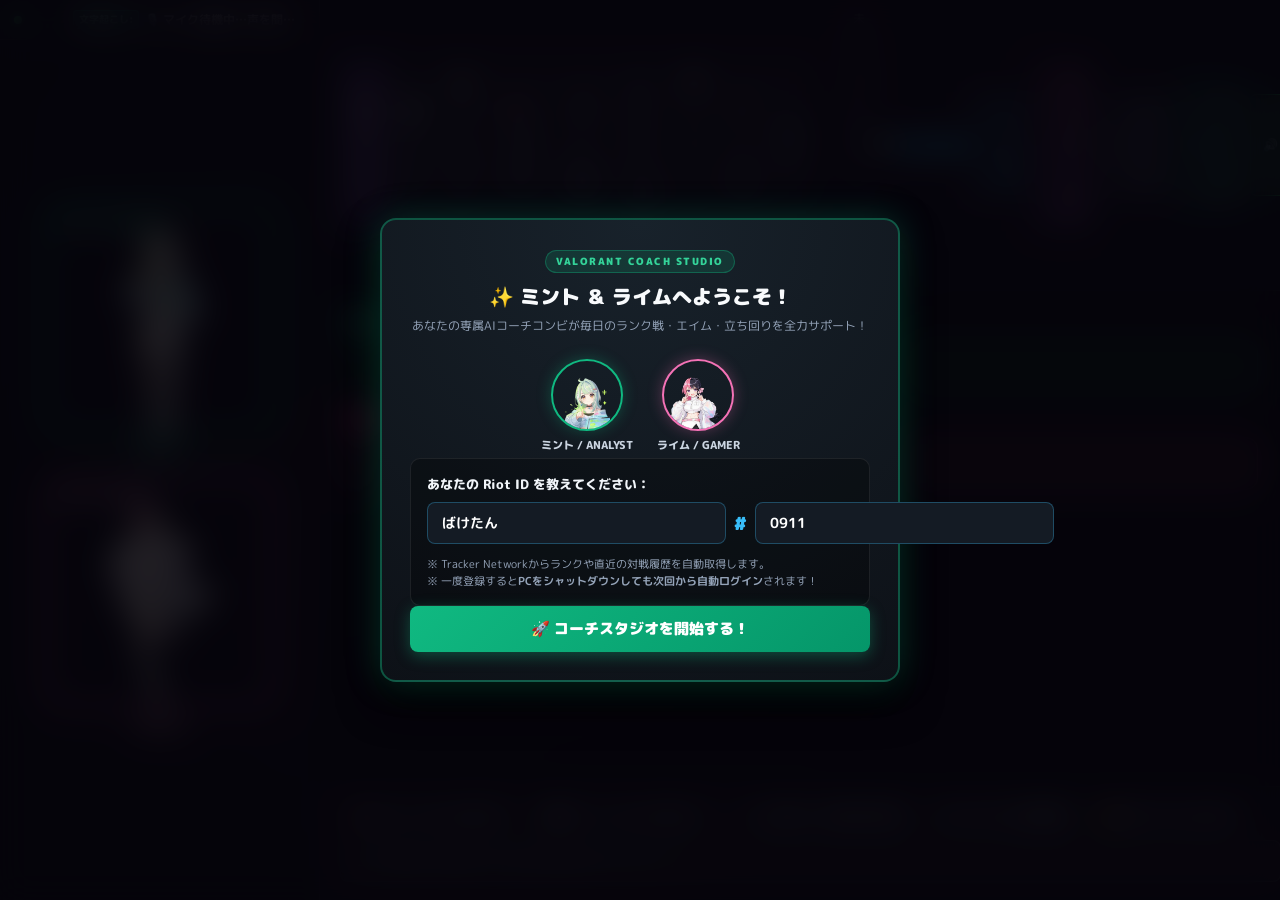
==== commit 5a07c0d1: "Add files via upload" ====
--- a/app/index.html
+++ b/app/index.html
@@ -11,7 +11,7 @@
   <meta name="apple-mobile-web-app-capable" content="yes">
   <meta name="apple-mobile-web-app-status-bar-style" content="black-translucent">
   <meta name="apple-mobile-web-app-title" content="Mint & Lime">
-  <link rel="stylesheet" href="style.css">
+  <link rel="stylesheet" href="style.css?v=1.3.7.1">
   <link href="https://fonts.googleapis.com/css2?family=M+PLUS+Rounded+1c:wght@400;700;900&display=swap" rel="stylesheet">
 </head>
 <body>
@@ -504,9 +504,9 @@
               <div style="font-weight:700; color:#2dd4bf; margin-bottom:4px;">
                 <span>🌱 ミント (アナリスト)</span>
               </div>
-              <div class="setting-item" style="margin-top:6px;">
+              <div class="setting-item voice-speed-item" style="margin-top:6px;">
                 <label>話すスピード (テンポ)</label>
-                <div style="display:flex; align-items:center; gap:10px;">
+                <div class="voice-speed-slider-wrap">
                   <input type="range" id="settingAiSpeed" min="0.8" max="1.6" step="0.05" value="1.05" oninput="saveSettings()" />
                   <span id="labelAiSpeed" style="font-size:12px; color:#2dd4bf; font-weight:700; min-width:42px;">1.05x</span>
                 </div>
@@ -518,9 +518,9 @@
               <div style="font-weight:700; color:#fb7185; margin-bottom:4px;">
                 <span>⚡ ライム (ゲーマー)</span>
               </div>
-              <div class="setting-item" style="margin-top:6px;">
+              <div class="setting-item voice-speed-item" style="margin-top:6px;">
                 <label>話すスピード (テンポ)</label>
-                <div style="display:flex; align-items:center; gap:10px;">
+                <div class="voice-speed-slider-wrap">
                   <input type="range" id="settingHinanoSpeed" min="0.8" max="1.6" step="0.05" value="1.15" oninput="saveSettings()" />
                   <span id="labelHinanoSpeed" style="font-size:12px; color:#fb7185; font-weight:700; min-width:42px;">1.15x</span>
                 </div>
--- a/app/style.css
+++ b/app/style.css
@@ -4802,7 +4802,99 @@
     grid-template-columns: repeat(auto-fill, minmax(130px, 1fr));
     gap: 10px;
   }
-}
+
+  /* 📱 スマホ用 設定画面＆チュートリアルカードの最適化 */
+  .tutorial-modal-overlay {
+    padding: 12px;
+  }
+
+  .tutorial-card {
+    width: 100% !important;
+    max-width: 100% !important;
+    padding: 20px 16px !important;
+    gap: 14px !important;
+  }
+
+  .tutorial-header h2 {
+    font-size: 17px !important;
+    line-height: 1.3 !important;
+  }
+
+  .t-input-group {
+    flex-direction: column !important;
+    align-items: stretch !important;
+    gap: 6px !important;
+  }
+
+  .t-input-group .t-hash {
+    display: none !important;
+  }
+
+  .t-input-group input {
+    width: 100% !important;
+    font-size: 15px !important;
+    padding: 10px 12px !important;
+  }
+
+  /* 設定タブ画面の最適化 */
+  .settings-container {
+    padding: 12px 10px 70px 10px !important;
+    gap: 12px !important;
+  }
+
+  .settings-card {
+    padding: 14px 12px !important;
+    gap: 12px !important;
+    border-radius: 10px !important;
+  }
+
+  .settings-card h3 {
+    font-size: 14px !important;
+  }
+
+  .setting-item {
+    flex-direction: column !important;
+    align-items: flex-start !important;
+    gap: 6px !important;
+  }
+
+  .setting-item label {
+    font-size: 13px !important;
+    white-space: nowrap !important;
+    word-break: normal !important;
+  }
+
+  .voice-speed-slider-wrap {
+    display: flex !important;
+    align-items: center !important;
+    gap: 12px !important;
+    width: 100% !important;
+  }
+
+  .voice-speed-slider-wrap input[type="range"] {
+    flex: 1 !important;
+    width: auto !important;
+  }
+
+  .setting-item input[type="range"] {
+    width: 100% !important;
+    max-width: 100% !important;
+  }
+
+  .setting-item select,
+  .setting-item input[type="text"],
+  .setting-item input[type="password"] {
+    width: 100% !important;
+    max-width: 100% !important;
+    box-sizing: border-box !important;
+  }
+
+  .setting-item > div {
+    width: 100% !important;
+  }
+}
+
+
 
 /* 超小型スマホ (480px以下) */
 @media screen and (max-width: 480px) {
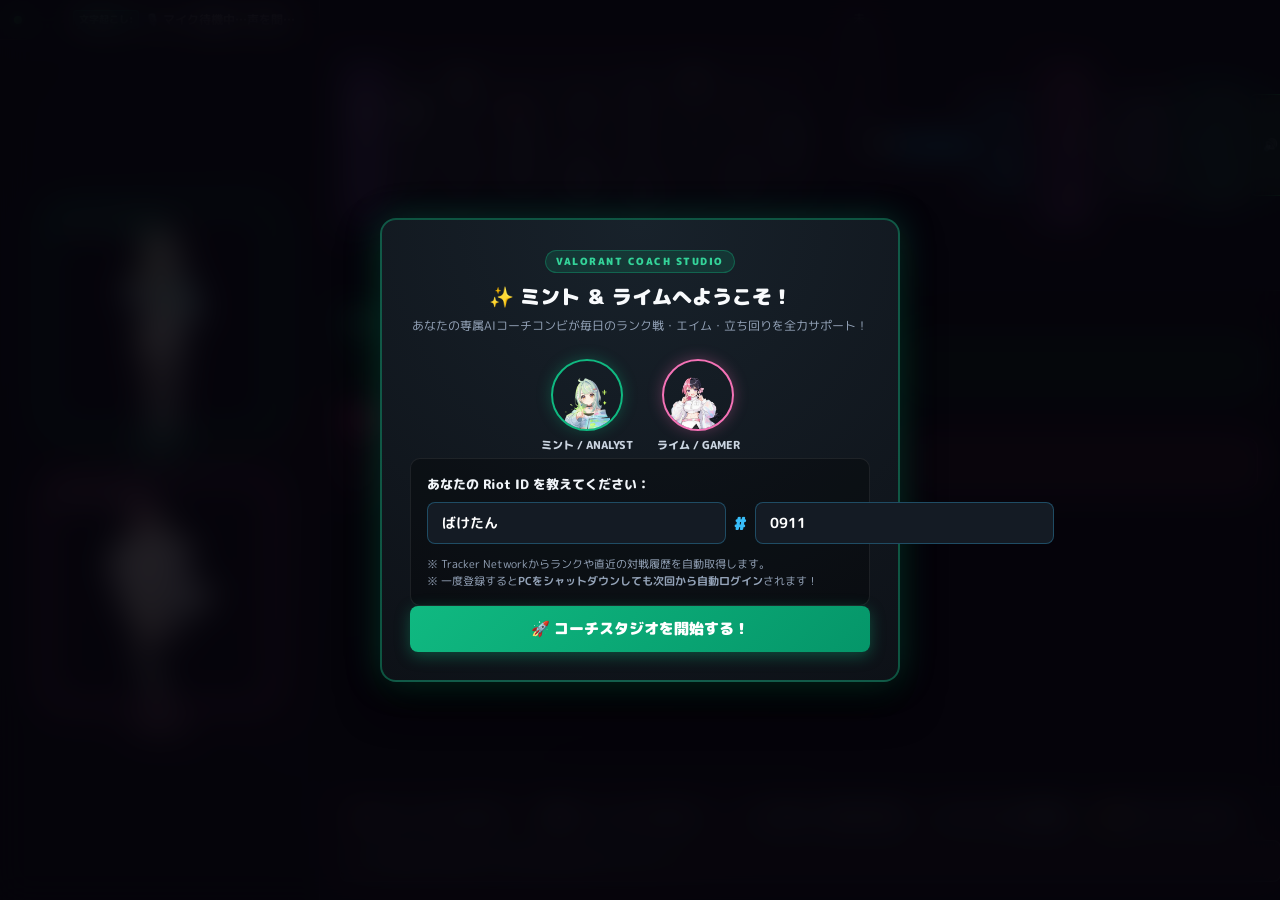
==== commit 4b6bbf0c: "Add files via upload" ====
--- a/app/index.html
+++ b/app/index.html
@@ -11,8 +11,96 @@
   <meta name="apple-mobile-web-app-capable" content="yes">
   <meta name="apple-mobile-web-app-status-bar-style" content="black-translucent">
   <meta name="apple-mobile-web-app-title" content="Mint & Lime">
-  <link rel="stylesheet" href="style.css?v=1.3.7.1">
+  <link rel="stylesheet" href="style.css?v=1.3.8">
   <link href="https://fonts.googleapis.com/css2?family=M+PLUS+Rounded+1c:wght@400;700;900&display=swap" rel="stylesheet">
+  <style>
+    /* 📱 スマホ実機向け強制レイアウト補正 (キャッシュに影響されず最優先適用) */
+    @media screen and (max-width: 768px) {
+      .tutorial-modal-overlay {
+        padding: 10px !important;
+        align-items: center !important;
+        justify-content: center !important;
+      }
+      .tutorial-card {
+        width: 95% !important;
+        max-width: 480px !important;
+        padding: 18px 14px !important;
+        box-sizing: border-box !important;
+        margin: 0 auto !important;
+      }
+      .tutorial-body {
+        width: 100% !important;
+        box-sizing: border-box !important;
+      }
+      .tutorial-form-box {
+        width: 100% !important;
+        box-sizing: border-box !important;
+        padding: 12px 10px !important;
+      }
+      .t-input-group {
+        display: flex !important;
+        flex-direction: column !important;
+        align-items: stretch !important;
+        gap: 8px !important;
+        width: 100% !important;
+        box-sizing: border-box !important;
+      }
+      .t-input-group .t-hash {
+        display: none !important;
+      }
+      .t-input-group input {
+        width: 100% !important;
+        max-width: 100% !important;
+        box-sizing: border-box !important;
+        font-size: 14px !important;
+        padding: 10px 12px !important;
+      }
+      .t-label {
+        font-size: 13px !important;
+        line-height: 1.4 !important;
+      }
+      .t-notice {
+        font-size: 11px !important;
+        line-height: 1.4 !important;
+      }
+      .btn-tutorial-start {
+        width: 100% !important;
+        box-sizing: border-box !important;
+        padding: 12px !important;
+      }
+      /* 設定画面のスライダー・ラベル縦書き崩れ防止 */
+      .setting-item {
+        display: flex !important;
+        flex-direction: column !important;
+        align-items: flex-start !important;
+        gap: 6px !important;
+        width: 100% !important;
+      }
+      .setting-item label {
+        font-size: 13px !important;
+        white-space: nowrap !important;
+        word-break: keep-all !important;
+      }
+      .voice-speed-slider-wrap {
+        display: flex !important;
+        align-items: center !important;
+        gap: 10px !important;
+        width: 100% !important;
+      }
+      .voice-speed-slider-wrap input[type="range"] {
+        flex: 1 !important;
+        width: auto !important;
+      }
+      .setting-item input[type="range"] {
+        width: 100% !important;
+        max-width: 100% !important;
+      }
+      .setting-item select {
+        width: 100% !important;
+        max-width: 100% !important;
+      }
+    }
+  </style>
 </head>
 <body>
   <div class="studio-layout">
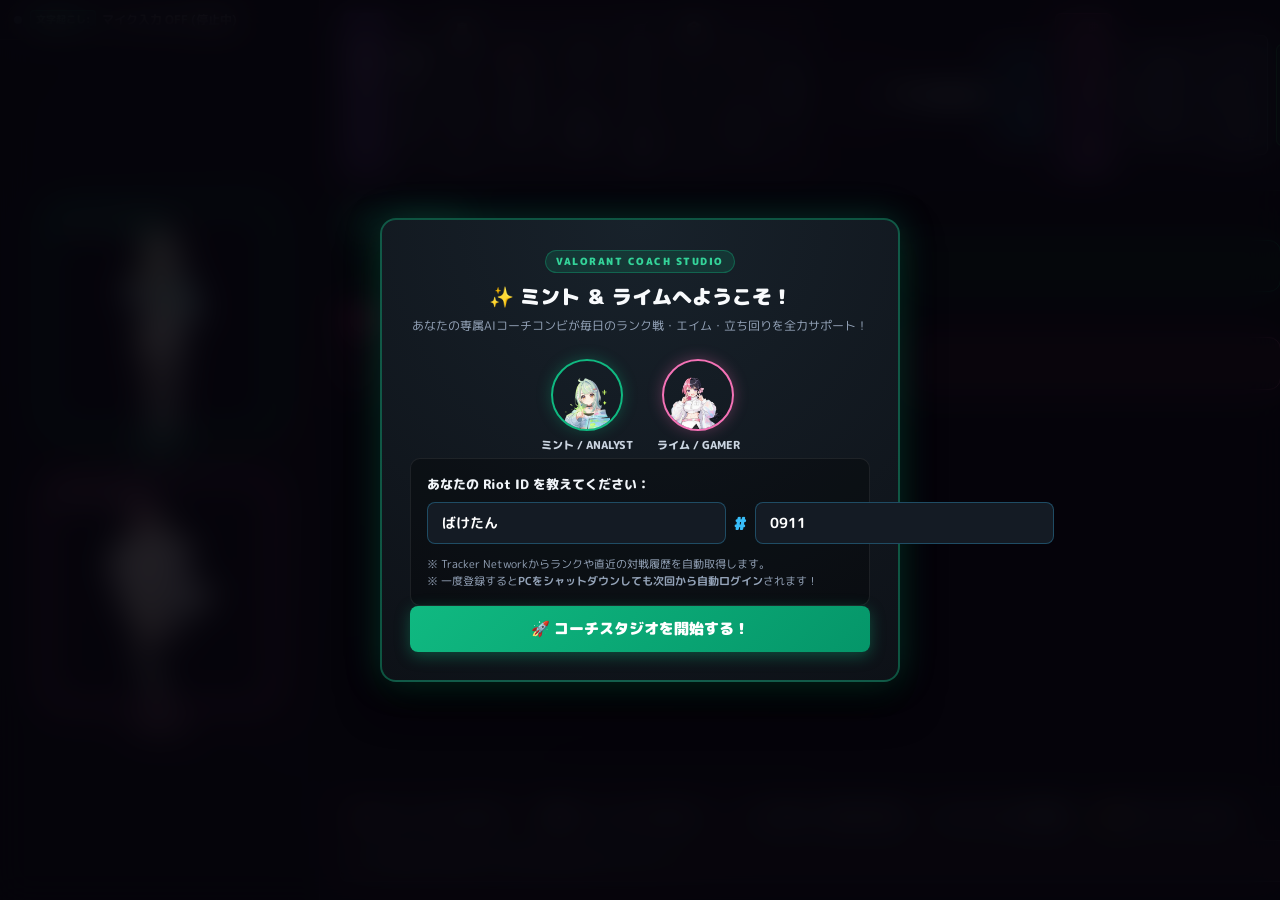
==== commit 5f34d68e: "Add files via upload" ====
--- a/app/index.html
+++ b/app/index.html
@@ -1179,8 +1179,8 @@
     </main>
   </div>
 
-  <!-- 初回チュートリアル＆名前登録モーダル（未設定時は常に初期表示され、登録完了または既存設定がある場合のみ非表示） -->
-  <div id="tutorialModal" class="tutorial-modal-overlay" style="display:flex;">
+  <!-- 初回チュートリアル＆名前登録モーダル（未設定時はJSで判定して表示、設定済みなら非表示） -->
+  <div id="tutorialModal" class="tutorial-modal-overlay" style="display:none;">
     <div class="tutorial-card">
       <div class="tutorial-header">
         <div class="tutorial-badge">VALORANT COACH STUDIO</div>
@@ -1382,6 +1382,6 @@
     </button>
   </nav>
 
-  <script src="script.js"></script>
+  <script src="script.js?v=1.3.8"></script>
 </body>
 </html>
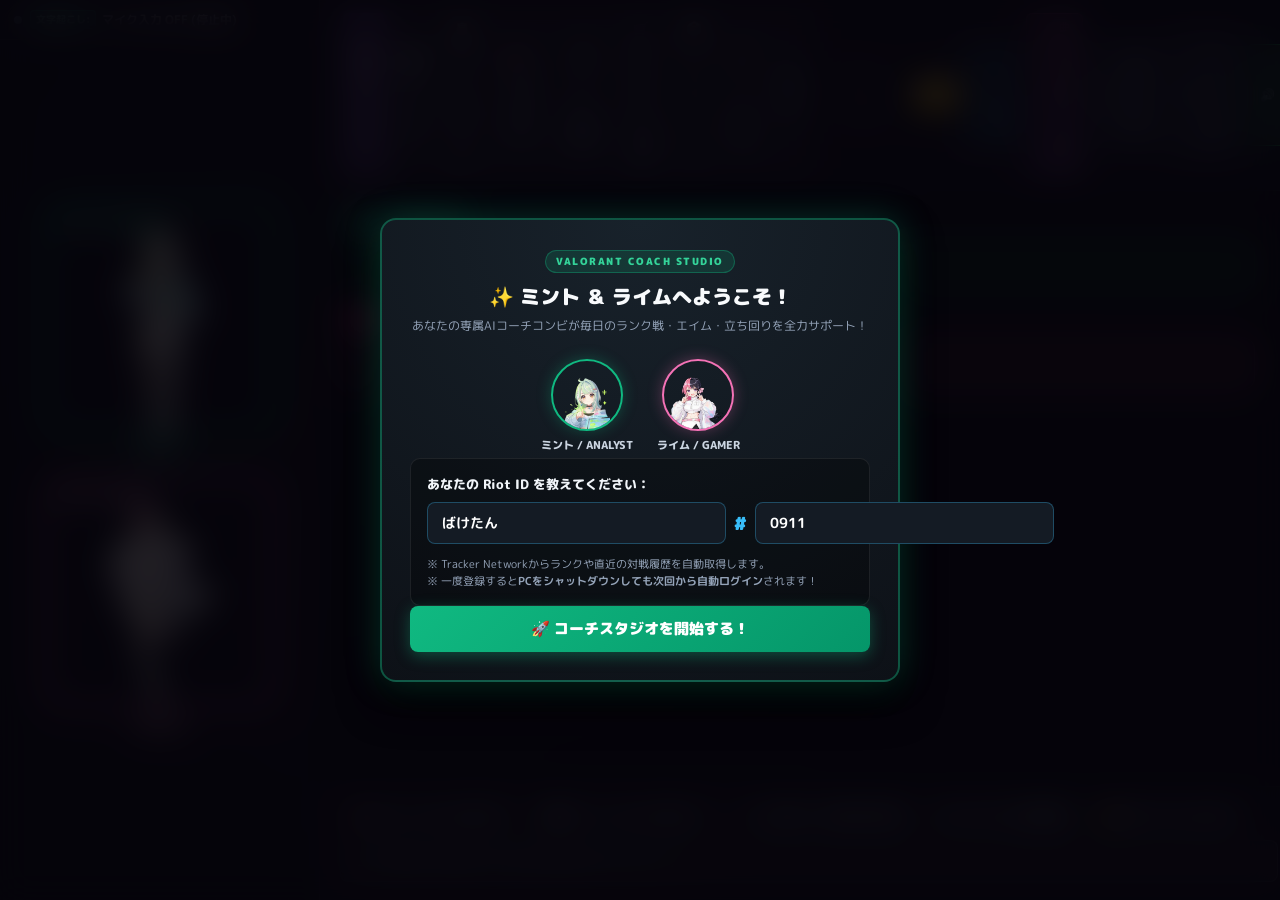
==== commit 5c6b0491: "Add files via upload" ====
--- a/app/index.html
+++ b/app/index.html
@@ -11,7 +11,7 @@
   <meta name="apple-mobile-web-app-capable" content="yes">
   <meta name="apple-mobile-web-app-status-bar-style" content="black-translucent">
   <meta name="apple-mobile-web-app-title" content="Mint & Lime">
-  <link rel="stylesheet" href="style.css?v=1.3.8">
+  <link rel="stylesheet" href="style.css?v=1.4.0">
   <link href="https://fonts.googleapis.com/css2?family=M+PLUS+Rounded+1c:wght@400;700;900&display=swap" rel="stylesheet">
   <style>
     /* 📱 スマホ実機向け強制レイアウト補正 (キャッシュに影響されず最優先適用) */
@@ -98,6 +98,106 @@
       .setting-item select {
         width: 100% !important;
         max-width: 100% !important;
+      }
+      /* 📱 スマホ時のチャット入力欄とボトムバーの絶対可視化保証 */
+      .main-chat-pane {
+        height: 100dvh !important;
+        height: 100vh !important;
+        padding-bottom: 64px !important; /* ボトムナビ(60px) + 余白 */
+        box-sizing: border-box !important;
+        display: flex !important;
+        flex-direction: column !important;
+        overflow: hidden !important;
+        position: relative !important;
+      }
+      #paneChat {
+        display: flex !important;
+        flex-direction: column !important;
+        flex: 1 !important;
+        height: 100% !important;
+        min-height: 0 !important;
+        overflow: hidden !important;
+      }
+      #chatHistory {
+        flex: 1 1 auto !important;
+        min-height: 0 !important;
+        overflow-y: auto !important;
+        -webkit-overflow-scrolling: touch !important;
+        padding-bottom: 12px !important;
+      }
+      .chat-bottom-bar {
+        position: relative !important;
+        flex-shrink: 0 !important;
+        bottom: 0 !important;
+        left: 0 !important;
+        right: 0 !important;
+        z-index: 800 !important;
+        padding: 6px 10px 8px 10px !important;
+        background: rgba(14, 10, 26, 0.98) !important;
+        border-top: 1px solid rgba(255, 255, 255, 0.15) !important;
+        box-shadow: 0 -4px 16px rgba(0, 0, 0, 0.6) !important;
+      }
+      .quick-suggests {
+        display: flex !important;
+        overflow-x: auto !important;
+        white-space: nowrap !important;
+        gap: 6px !important;
+        padding-bottom: 6px !important;
+        margin-bottom: 4px !important;
+        -webkit-overflow-scrolling: touch !important;
+      }
+      .btn-chip {
+        font-size: 11px !important;
+        padding: 4px 8px !important;
+        flex-shrink: 0 !important;
+      }
+      .chat-input-form {
+        display: flex !important;
+        align-items: center !important;
+        gap: 8px !important;
+        width: 100% !important;
+        box-sizing: border-box !important;
+      }
+      .chat-input-form input {
+        flex: 1 !important;
+        min-width: 0 !important;
+        font-size: 15px !important;
+        padding: 10px 14px !important;
+        background: #141b24 !important;
+        border: 1px solid rgba(56, 189, 248, 0.4) !important;
+        border-radius: 8px !important;
+        color: #fff !important;
+        box-sizing: border-box !important;
+      }
+      .btn-send {
+        flex-shrink: 0 !important;
+        padding: 10px 18px !important;
+        font-size: 14px !important;
+        font-weight: 700 !important;
+        background: linear-gradient(135deg, #10b981, #059669) !important;
+        border: none !important;
+        border-radius: 8px !important;
+        color: #fff !important;
+        cursor: pointer !important;
+      }
+      /* ランクバッジ＆ヘッダーのスマホ表示強化 */
+      .chat-sub-info {
+        display: flex !important;
+        align-items: center !important;
+        gap: 6px !important;
+        font-size: 11px !important;
+      }
+      .rank-badge-wrap {
+        display: inline-flex !important;
+        align-items: center !important;
+        gap: 4px !important;
+        background: rgba(255, 255, 255, 0.08) !important;
+        padding: 2px 6px !important;
+        border-radius: 12px !important;
+      }
+      .rank-icon-img {
+        width: 16px !important;
+        height: 16px !important;
       }
     }
   </style>
@@ -1382,6 +1482,6 @@
     </button>
   </nav>
 
-  <script src="script.js?v=1.3.8"></script>
+  <script src="script.js?v=1.4.0"></script>
 </body>
 </html>
